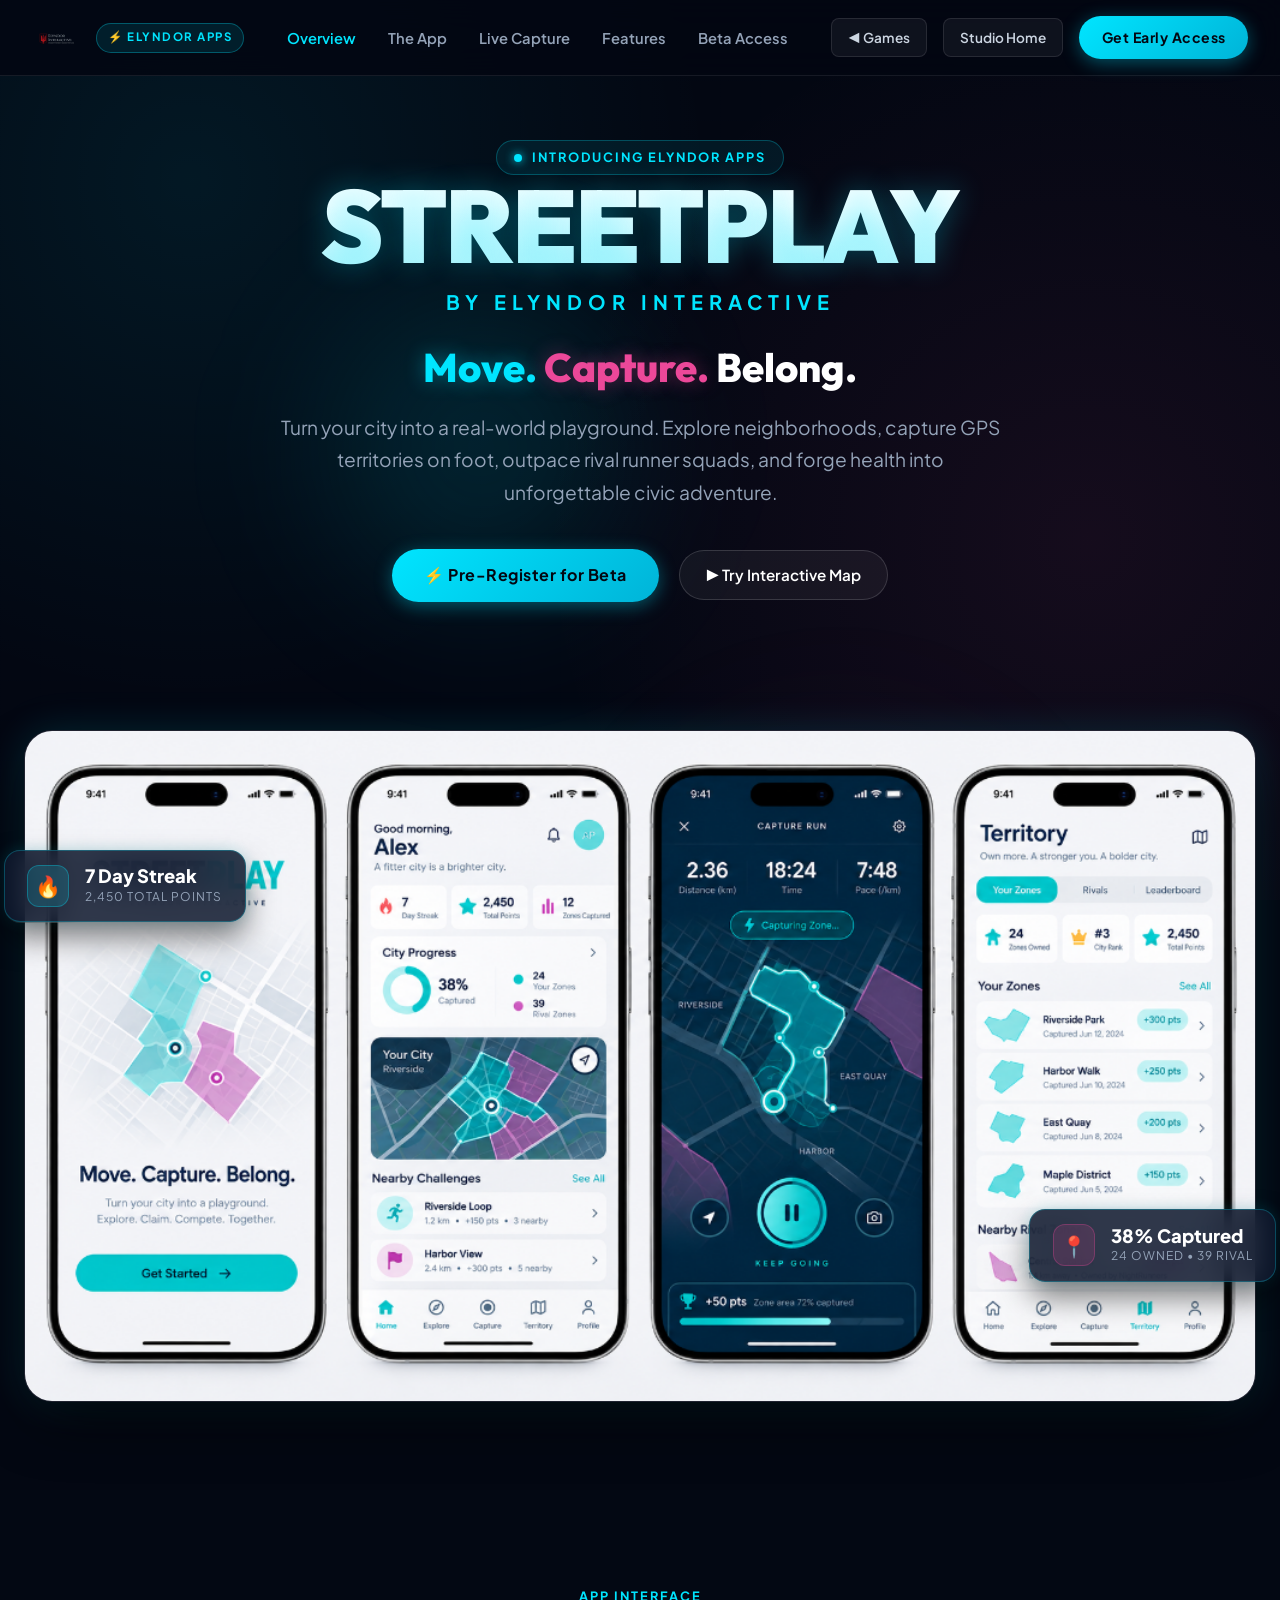
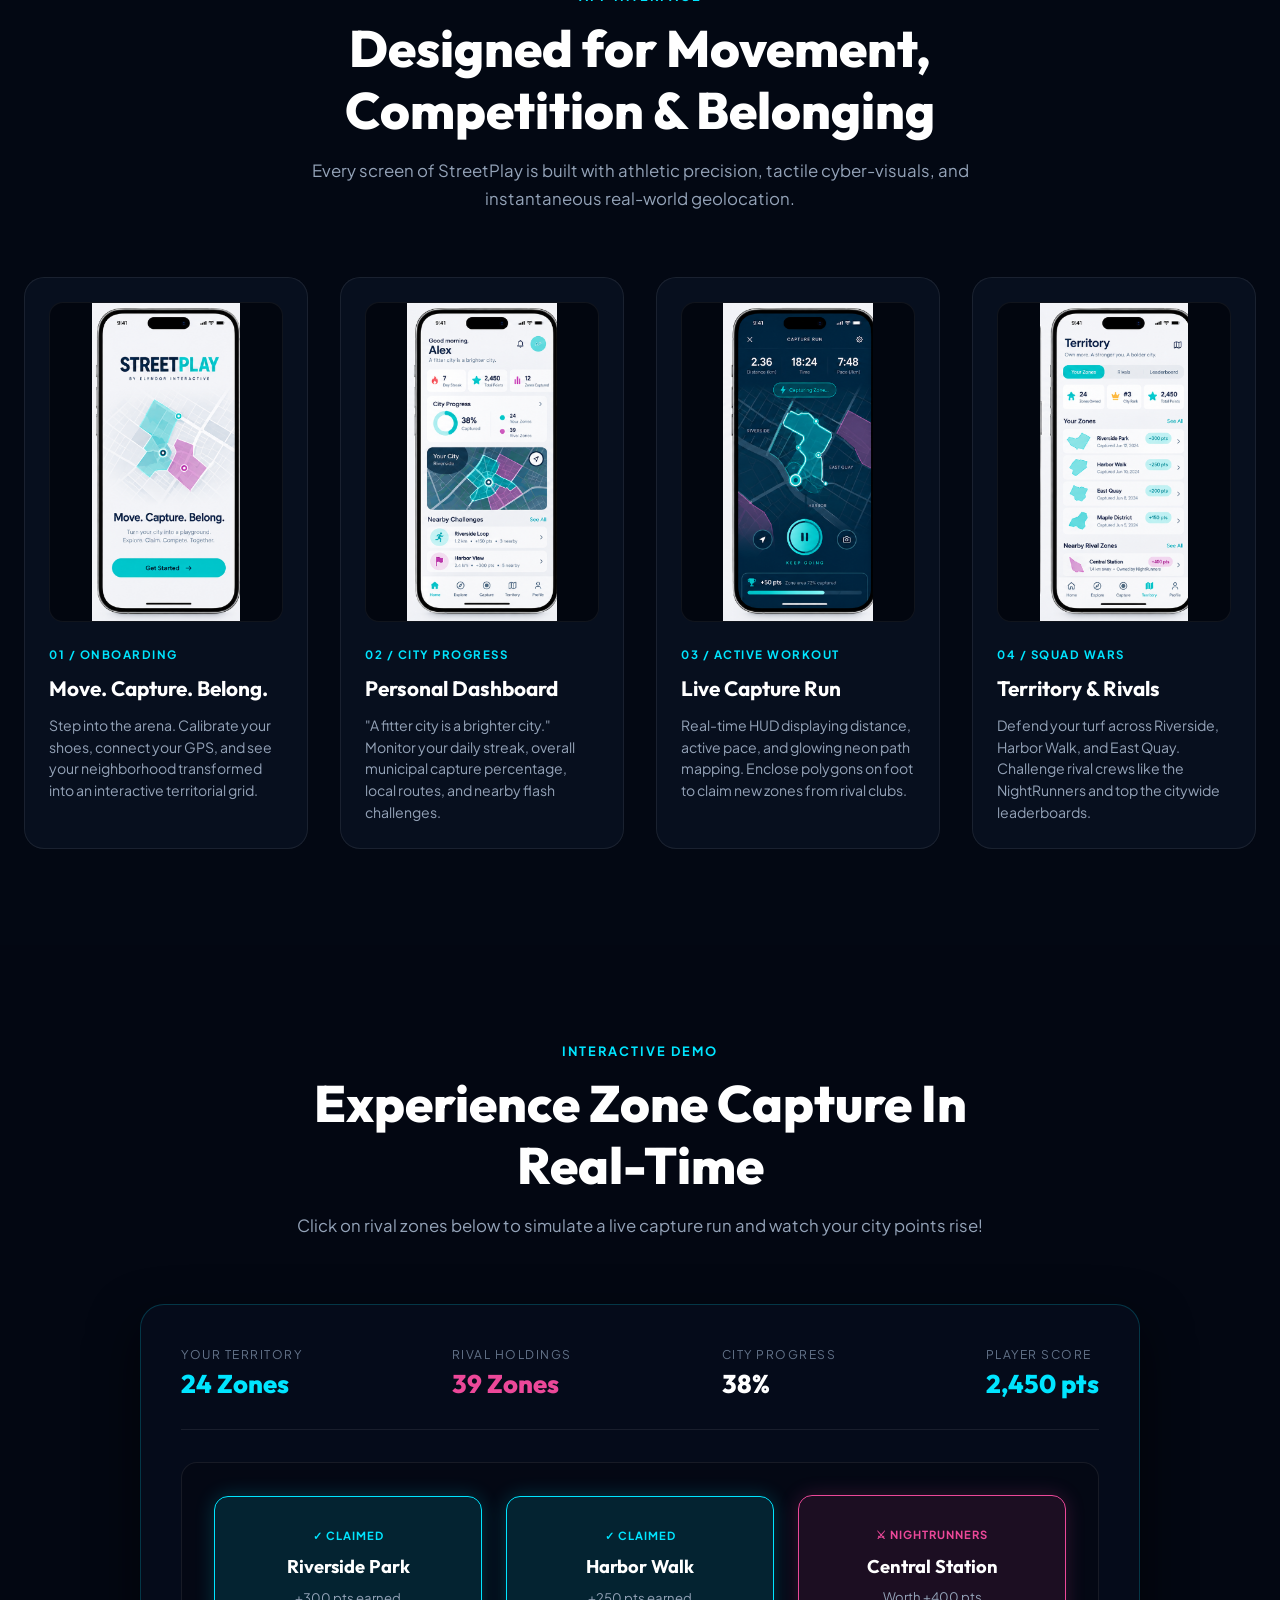
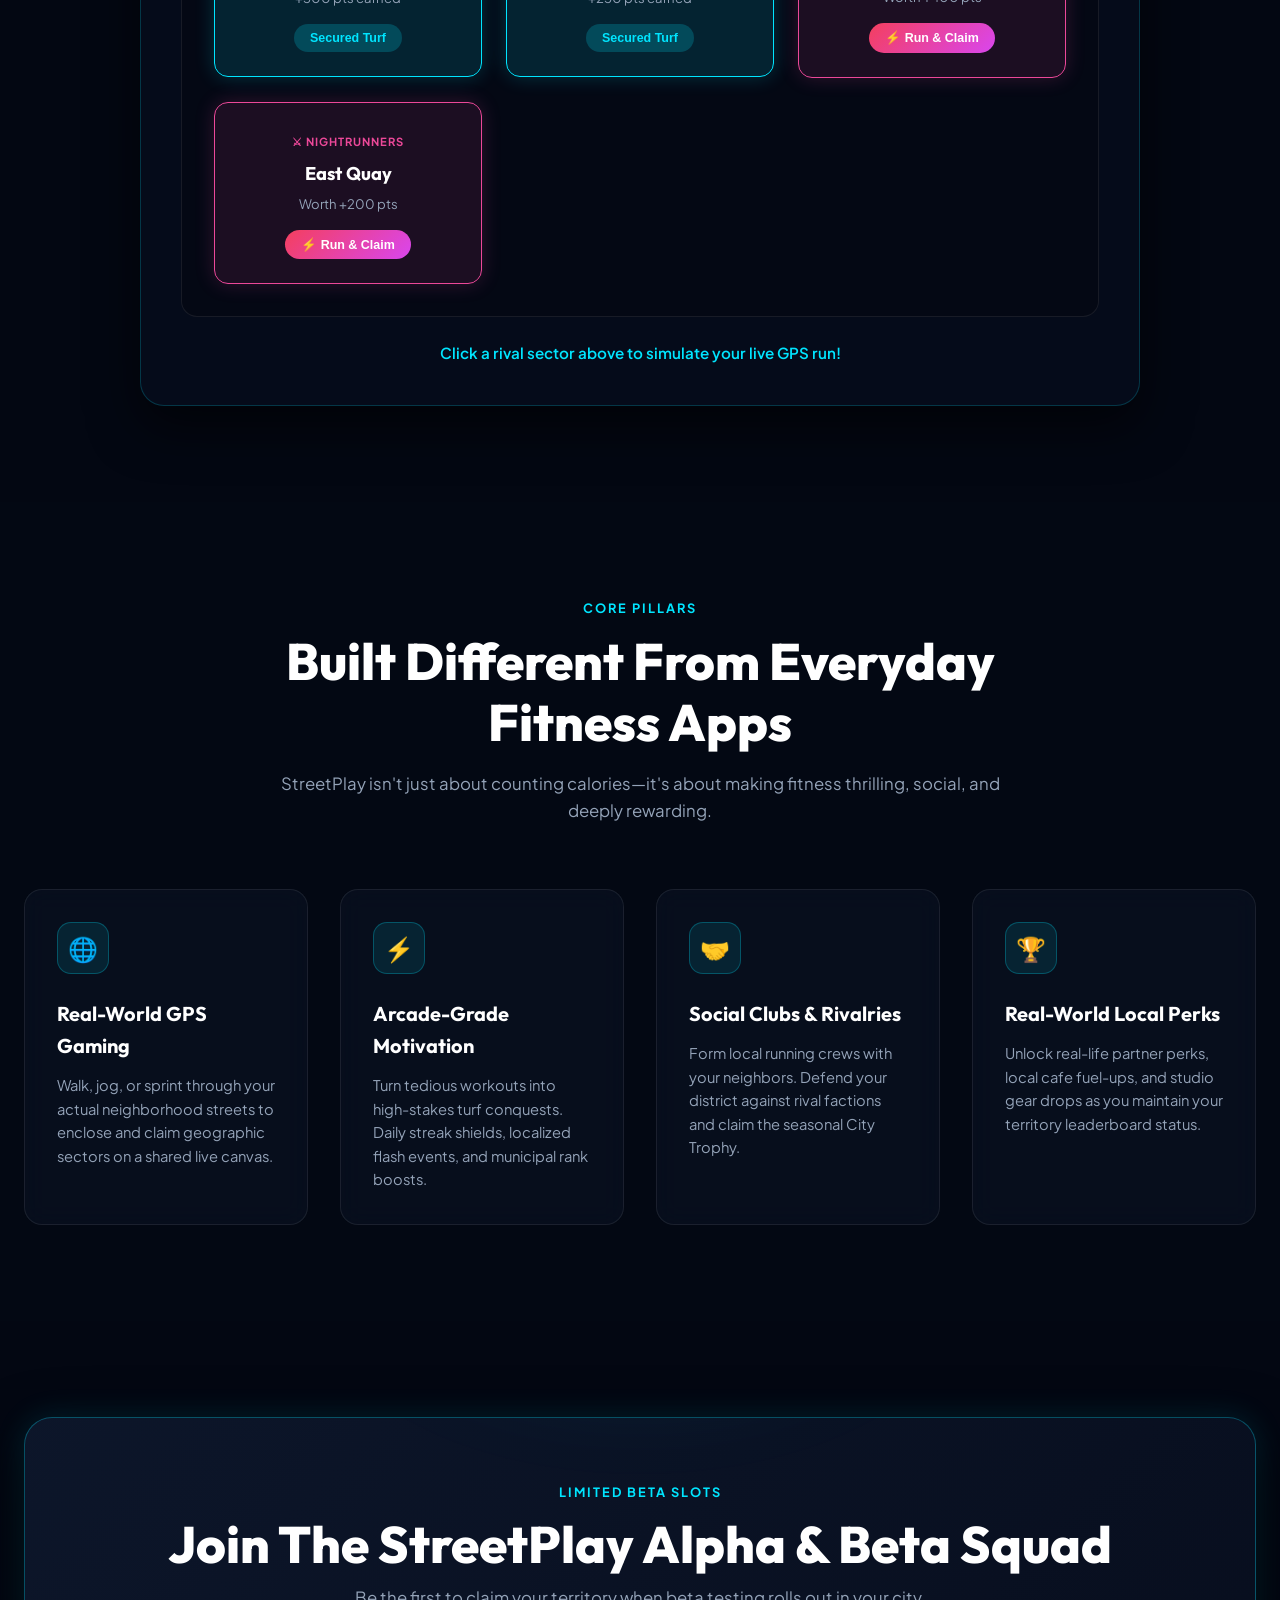
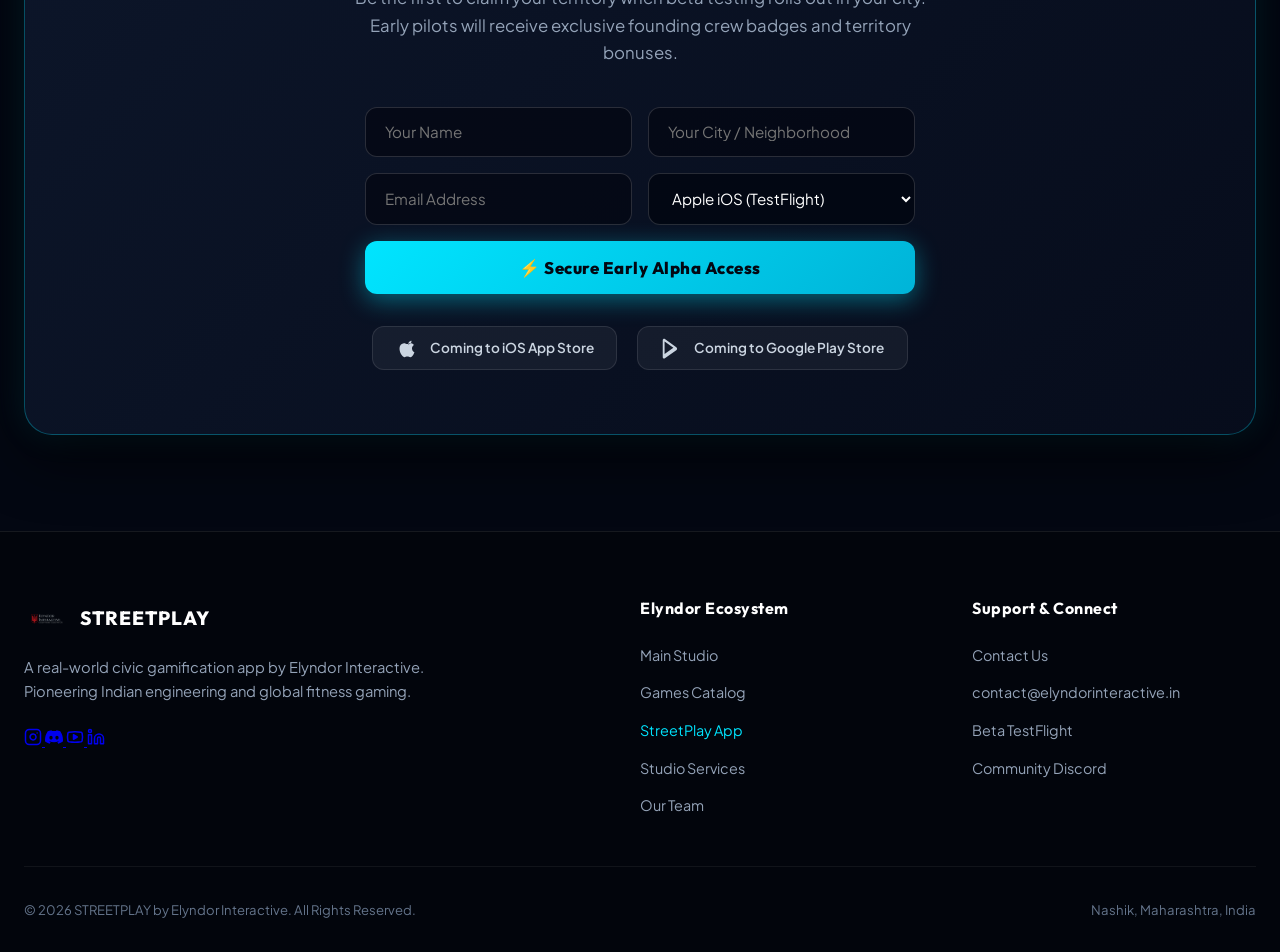
==== apps.html @ 5f1a98b2 "Add Apps section and dedicated STREETPLAY app showcase with cyber-athletic visual identity" ====
<!DOCTYPE html>
<html lang="en">

<head>
    <meta charset="UTF-8">
    <meta name="viewport" content="width=device-width, initial-scale=1.0">
    <title>STREETPLAY | By Elyndor Interactive - Move. Capture. Belong.</title>
    <meta name="description"
        content="Turn your city into a playground with STREETPLAY by Elyndor Interactive. Explore real-world streets, capture GPS territories, compete with runner clubs, and level up your fitness.">
    <link rel="canonical" href="https://elyndorinteractive.in/apps.html">
    <link rel="icon" type="image/x-icon" href="favicon.ico">

    <!-- Open Graph -->
    <meta property="og:type" content="website">
    <meta property="og:url" content="https://elyndorinteractive.in/apps.html">
    <meta property="og:title" content="STREETPLAY | By Elyndor Interactive">
    <meta property="og:description"
        content="Turn your city into a playground. Explore, claim GPS territories, compete, and belong.">
    <meta property="og:image" content="https://elyndorinteractive.in/assets/streetplay_mockup.png">

    <!-- Twitter -->
    <meta property="twitter:card" content="summary_large_image">
    <meta property="twitter:url" content="https://elyndorinteractive.in/apps.html">
    <meta property="twitter:title" content="STREETPLAY | By Elyndor Interactive">
    <meta property="twitter:description"
        content="Turn your city into a playground. Explore, claim GPS territories, compete, and belong.">
    <meta property="twitter:image" content="https://elyndorinteractive.in/assets/streetplay_mockup.png">

    <!-- Dedicated Stylesheet for Apps Visual Identity -->
    <link rel="stylesheet" href="apps.css">
</head>

<body class="apps-body">

    <!-- App-Specific Header Navigation -->
    <header class="apps-header">
        <nav class="apps-nav-container">
            <a href="apps.html" class="apps-brand">
                <img src="assets/logo.png" alt="Elyndor Interactive" class="apps-brand-logo">
                <span class="apps-brand-badge">⚡ Elyndor Apps</span>
            </a>

            <ul class="apps-nav-links">
                <li><a href="#overview" class="active">Overview</a></li>
                <li><a href="#screens">The App</a></li>
                <li><a href="#simulator">Live Capture</a></li>
                <li><a href="#features">Features</a></li>
                <li><a href="#preregister">Beta Access</a></li>
            </ul>

            <div class="apps-nav-actions">
                <a href="games.html" class="btn-studio-back">◀ Games</a>
                <a href="index.html" class="btn-studio-back">Studio Home</a>
                <a href="#preregister" class="btn-cta-cyan">Get Early Access</a>
            </div>
        </nav>
    </header>

    <main>
        <!-- Hero Section -->
        <section id="overview" class="apps-hero">
            <div class="apps-hero-bg-fx">
                <div class="hero-glow-cyan"></div>
                <div class="hero-glow-magenta"></div>
            </div>

            <div class="apps-container">
                <div class="hero-layout">
                    
                    <div class="hero-title-group">
                        <div class="hero-eyebrow">
                            <span class="pulse-dot"></span>
                            Introducing Elyndor Apps
                        </div>

                        <h1 class="hero-app-title">STREETPLAY</h1>
                        <span class="hero-app-byline">By Elyndor Interactive</span>

                        <h2 class="hero-tagline">
                            <span class="cyan-glow">Move.</span> 
                            <span class="magenta-glow">Capture.</span> 
                            <span>Belong.</span>
                        </h2>

                        <p class="hero-description">
                            Turn your city into a real-world playground. Explore neighborhoods, capture GPS territories on foot, outpace rival runner squads, and forge health into unforgettable civic adventure.
                        </p>

                        <div class="hero-cta-group">
                            <a href="#preregister" class="btn-cta-cyan" style="font-size: 1rem; padding: 0.85rem 2rem;">
                                ⚡ Pre-Register for Beta
                            </a>
                            <a href="#simulator" class="btn-cta-secondary">
                                ▶ Try Interactive Map
                            </a>
                        </div>
                    </div>

                    <!-- Device Mockup Showcase -->
                    <div class="mockup-showcase-wrapper">
                        <div class="mockup-ambient-glow"></div>

                        <!-- Floating Live Stats Badge Left -->
                        <div class="hero-floating-badge badge-left">
                            <div class="badge-icon badge-cyan">🔥</div>
                            <div class="badge-content" style="text-align: left;">
                                <h4>7 Day Streak</h4>
                                <p>2,450 Total Points</p>
                            </div>
                        </div>

                        <!-- Floating Live Stats Badge Right -->
                        <div class="hero-floating-badge badge-right">
                            <div class="badge-icon badge-magenta">📍</div>
                            <div class="badge-content" style="text-align: left;">
                                <h4>38% Captured</h4>
                                <p>24 Owned • 39 Rival</p>
                            </div>
                        </div>

                        <div class="mockup-img-container">
                            <img src="assets/streetplay_mockup.png" 
                                 alt="STREETPLAY App - 4 Screens Mockup: Onboarding, Dashboard, Capture Run, and Territory Wars" 
                                 class="mockup-banner-img">
                        </div>
                    </div>

                </div>
            </div>
        </section>

        <!-- Screens Exploration Section -->
        <section id="screens" class="sp-section" style="background: rgba(4, 9, 20, 0.6);">
            <div class="apps-container">
                <div class="section-header-center">
                    <span class="section-eyebrow">App Interface</span>
                    <h2 class="section-title">Designed for Movement, Competition & Belonging</h2>
                    <p class="section-subtitle">
                        Every screen of StreetPlay is built with athletic precision, tactile cyber-visuals, and instantaneous real-world geolocation.
                    </p>
                </div>

                <div class="screens-grid">
                    <!-- Screen 1 -->
                    <div class="screen-card">
                        <div class="screen-img-wrapper">
                            <img src="assets/streetplay_screen1.png" alt="StreetPlay Onboarding Screen" class="screen-thumb-img">
                        </div>
                        <span class="screen-tag">01 / Onboarding</span>
                        <h3 class="screen-title">Move. Capture. Belong.</h3>
                        <p class="screen-desc">
                            Step into the arena. Calibrate your shoes, connect your GPS, and see your neighborhood transformed into an interactive territorial grid.
                        </p>
                    </div>

                    <!-- Screen 2 -->
                    <div class="screen-card">
                        <div class="screen-img-wrapper">
                            <img src="assets/streetplay_screen2.png" alt="StreetPlay Dashboard Screen" class="screen-thumb-img">
                        </div>
                        <span class="screen-tag">02 / City Progress</span>
                        <h3 class="screen-title">Personal Dashboard</h3>
                        <p class="screen-desc">
                            "A fitter city is a brighter city." Monitor your daily streak, overall municipal capture percentage, local routes, and nearby flash challenges.
                        </p>
                    </div>

                    <!-- Screen 3 -->
                    <div class="screen-card">
                        <div class="screen-img-wrapper">
                            <img src="assets/streetplay_screen3.png" alt="StreetPlay Capture Run Dark Mode" class="screen-thumb-img">
                        </div>
                        <span class="screen-tag">03 / Active Workout</span>
                        <h3 class="screen-title">Live Capture Run</h3>
                        <p class="screen-desc">
                            Real-time HUD displaying distance, active pace, and glowing neon path mapping. Enclose polygons on foot to claim new zones from rival clubs.
                        </p>
                    </div>

                    <!-- Screen 4 -->
                    <div class="screen-card">
                        <div class="screen-img-wrapper">
                            <img src="assets/streetplay_screen4.png" alt="StreetPlay Territory Wars Screen" class="screen-thumb-img">
                        </div>
                        <span class="screen-tag">04 / Squad Wars</span>
                        <h3 class="screen-title">Territory & Rivals</h3>
                        <p class="screen-desc">
                            Defend your turf across Riverside, Harbor Walk, and East Quay. Challenge rival crews like the NightRunners and top the citywide leaderboards.
                        </p>
                    </div>
                </div>
            </div>
        </section>

        <!-- Interactive Territory Simulator Widget -->
        <section id="simulator" class="sp-section">
            <div class="apps-container">
                <div class="section-header-center">
                    <span class="section-eyebrow">Interactive Demo</span>
                    <h2 class="section-title">Experience Zone Capture In Real-Time</h2>
                    <p class="section-subtitle">
                        Click on rival zones below to simulate a live capture run and watch your city points rise!
                    </p>
                </div>

                <div class="territory-demo-card">
                    <div class="territory-hud">
                        <div class="hud-stat-item">
                            <span class="hud-stat-label">Your Territory</span>
                            <span class="hud-stat-val cyan" id="ownedZonesCount">24 Zones</span>
                        </div>
                        <div class="hud-stat-item">
                            <span class="hud-stat-label">Rival Holdings</span>
                            <span class="hud-stat-val magenta" id="rivalZonesCount">39 Zones</span>
                        </div>
                        <div class="hud-stat-item">
                            <span class="hud-stat-label">City Progress</span>
                            <span class="hud-stat-val" id="progressPercent">38%</span>
                        </div>
                        <div class="hud-stat-item">
                            <span class="hud-stat-label">Player Score</span>
                            <span class="hud-stat-val cyan" id="playerScore">2,450 pts</span>
                        </div>
                    </div>

                    <div class="interactive-map-canvas">
                        <!-- Zone 1 (Already Owned) -->
                        <div class="map-zone-tile owned">
                            <span class="zone-badge-status">✓ Claimed</span>
                            <h4 class="zone-name">Riverside Park</h4>
                            <p class="zone-points">+300 pts earned</p>
                            <button class="zone-action-btn" disabled>Secured Turf</button>
                        </div>

                        <!-- Zone 2 (Already Owned) -->
                        <div class="map-zone-tile owned">
                            <span class="zone-badge-status">✓ Claimed</span>
                            <h4 class="zone-name">Harbor Walk</h4>
                            <p class="zone-points">+250 pts earned</p>
                            <button class="zone-action-btn" disabled>Secured Turf</button>
                        </div>

                        <!-- Zone 3 (Rival Zone - Clickable) -->
                        <div class="map-zone-tile rival" id="zoneCentralStation" onclick="captureZone('zoneCentralStation', 'Central Station', 400)">
                            <span class="zone-badge-status">⚔ NightRunners</span>
                            <h4 class="zone-name">Central Station</h4>
                            <p class="zone-points">Worth +400 pts</p>
                            <button class="zone-action-btn">⚡ Run & Claim</button>
                        </div>

                        <!-- Zone 4 (Rival Zone - Clickable) -->
                        <div class="map-zone-tile rival" id="zoneEastQuay" onclick="captureZone('zoneEastQuay', 'East Quay', 200)">
                            <span class="zone-badge-status">⚔ NightRunners</span>
                            <h4 class="zone-name">East Quay</h4>
                            <p class="zone-points">Worth +200 pts</p>
                            <button class="zone-action-btn">⚡ Run & Claim</button>
                        </div>
                    </div>

                    <div style="text-align: center; margin-top: 1.5rem;">
                        <p id="captureFeedback" style="color: var(--sp-cyan); font-weight: 600; font-size: 0.95rem; min-height: 24px;">
                            Click a rival sector above to simulate your live GPS run!
                        </p>
                    </div>
                </div>
            </div>
        </section>

        <!-- Feature Pillars -->
        <section id="features" class="sp-section" style="background: rgba(4, 9, 20, 0.7);">
            <div class="apps-container">
                <div class="section-header-center">
                    <span class="section-eyebrow">Core Pillars</span>
                    <h2 class="section-title">Built Different From Everyday Fitness Apps</h2>
                    <p class="section-subtitle">
                        StreetPlay isn't just about counting calories—it's about making fitness thrilling, social, and deeply rewarding.
                    </p>
                </div>

                <div class="pillars-grid">
                    <div class="pillar-card">
                        <div class="pillar-icon">🌐</div>
                        <h3 class="pillar-title">Real-World GPS Gaming</h3>
                        <p class="pillar-desc">
                            Walk, jog, or sprint through your actual neighborhood streets to enclose and claim geographic sectors on a shared live canvas.
                        </p>
                    </div>

                    <div class="pillar-card">
                        <div class="pillar-icon">⚡</div>
                        <h3 class="pillar-title">Arcade-Grade Motivation</h3>
                        <p class="pillar-desc">
                            Turn tedious workouts into high-stakes turf conquests. Daily streak shields, localized flash events, and municipal rank boosts.
                        </p>
                    </div>

                    <div class="pillar-card">
                        <div class="pillar-icon">🤝</div>
                        <h3 class="pillar-title">Social Clubs & Rivalries</h3>
                        <p class="pillar-desc">
                            Form local running crews with your neighbors. Defend your district against rival factions and claim the seasonal City Trophy.
                        </p>
                    </div>

                    <div class="pillar-card">
                        <div class="pillar-icon">🏆</div>
                        <h3 class="pillar-title">Real-World Local Perks</h3>
                        <p class="pillar-desc">
                            Unlock real-life partner perks, local cafe fuel-ups, and studio gear drops as you maintain your territory leaderboard status.
                        </p>
                    </div>
                </div>
            </div>
        </section>

        <!-- Pre-Register Section -->
        <section id="preregister" class="sp-section">
            <div class="apps-container">
                <div class="beta-card">
                    <span class="section-eyebrow">Limited Beta Slots</span>
                    <h2 class="section-title" style="margin-bottom: 0.5rem;">Join The StreetPlay Alpha & Beta Squad</h2>
                    <p class="section-subtitle" style="max-width: 600px; margin: 0 auto;">
                        Be the first to claim your territory when beta testing rolls out in your city. Early pilots will receive exclusive founding crew badges and territory bonuses.
                    </p>

                    <form class="beta-form" id="betaForm" onsubmit="handleBetaSubmit(event)">
                        <div class="form-row">
                            <input type="text" class="sp-input" placeholder="Your Name" required id="betaName">
                            <input type="text" class="sp-input" placeholder="Your City / Neighborhood" required id="betaCity">
                        </div>
                        <div class="form-row">
                            <input type="email" class="sp-input" placeholder="Email Address" required id="betaEmail">
                            <select class="sp-select" id="betaPlatform">
                                <option value="ios">Apple iOS (TestFlight)</option>
                                <option value="android">Android (Google Play Beta)</option>
                                <option value="both">Both Platforms</option>
                            </select>
                        </div>
                        <button type="submit" class="btn-submit-beta">⚡ Secure Early Alpha Access</button>
                    </form>

                    <div id="betaSuccessMsg" style="display: none; margin-top: 2rem; padding: 1.5rem; background: rgba(0, 229, 255, 0.1); border: 1px solid var(--sp-cyan); border-radius: 12px; color: #fff;">
                        <h3 style="color: var(--sp-cyan); margin-bottom: 0.5rem;">🎉 You're on the priority waitlist!</h3>
                        <p style="color: var(--sp-text-muted); font-size: 0.92rem;">
                            We've reserved your founding crew slot. We'll send your TestFlight / Google Play invitation as soon as alpha waves deploy in your city.
                        </p>
                    </div>

                    <div class="store-badges-group">
                        <div class="store-badge">
                            <svg viewBox="0 0 24 24"><path d="M18.71 19.5c-.83 1.24-1.71 2.45-3.05 2.47-1.34.03-1.77-.79-3.29-.79-1.53 0-2 .77-3.27.82-1.31.05-2.3-1.32-3.14-2.53C4.25 17 2.94 12.45 4.7 9.39c.87-1.52 2.43-2.48 4.12-2.51 1.28-.02 2.5.87 3.29.87.78 0 2.26-1.07 3.81-.91.65.03 2.47.26 3.64 1.98-.09.06-2.17 1.28-2.15 3.81.03 3.02 2.65 4.03 2.68 4.04-.03.07-.42 1.44-1.38 2.83M15.97 6.86c.62-.75 1.04-1.8 0.92-2.86-.9.04-1.99.6-2.64 1.35-.57.65-1.06 1.72-0.93 2.76 1.01.08 2.03-.5 2.65-1.25z"/></svg>
                            <span>Coming to iOS App Store</span>
                        </div>
                        <div class="store-badge">
                            <svg viewBox="0 0 24 24"><path d="M3 20.5v-17c0-.83.67-1.5 1.5-1.5.31 0 .6.1.84.27l12.44 8.78c.55.39.88 1.01.88 1.68s-.33 1.29-.88 1.68L5.34 23.23c-.24.17-.53.27-.84.27-.83 0-1.5-.67-1.5-1.5zm11.59-8.73L5 4.96v13.62l9.59-6.81z"/></svg>
                            <span>Coming to Google Play Store</span>
                        </div>
                    </div>
                </div>
            </div>
        </section>
    </main>

    <!-- Dedicated Apps Footer -->
    <footer class="apps-footer">
        <div class="apps-footer-content">
            <div class="apps-footer-brand">
                <a href="apps.html" style="text-decoration: none; display: flex; align-items: center; gap: 0.75rem;">
                    <img src="assets/logo.png" alt="Elyndor Interactive" style="height: 44px; width: auto;">
                    <span style="font-family: var(--font-sp-heading); font-weight: 800; color: #fff; font-size: 1.2rem; letter-spacing: 1px;">STREETPLAY</span>
                </a>
                <p>
                    A real-world civic gamification app by Elyndor Interactive. Pioneering Indian engineering and global fitness gaming.
                </p>
                <div class="footer-socials" style="margin-top: 1.5rem;">
                    <a href="https://www.instagram.com/elyndor.interactive/" target="_blank" rel="noopener noreferrer" aria-label="Instagram" title="Instagram">
                        <svg width="18" height="18" viewBox="0 0 24 24" fill="none" stroke="currentColor" stroke-width="2" stroke-linecap="round" stroke-linejoin="round"><rect width="20" height="20" x="2" y="2" rx="5" ry="5"/><path d="M16 11.37A4 4 0 1 1 12.63 8 4 4 0 0 1 16 11.37z"/><line x1="17.5" x2="17.51" y1="6.5" y2="6.5"/></svg>
                    </a>
                    <a href="https://discord.gg/AzW2C9gC" target="_blank" rel="noopener noreferrer" aria-label="Discord" title="Discord">
                        <svg width="18" height="18" viewBox="0 0 24 24" fill="currentColor"><path d="M20.317 4.37a19.791 19.791 0 0 0-4.885-1.515.074.074 0 0 0-.079.037c-.21.375-.444.864-.608 1.25a18.27 18.27 0 0 0-5.487 0 12.64 12.64 0 0 0-.617-1.25.077.077 0 0 0-.079-.037A19.736 19.736 0 0 0 3.677 4.37a.07.07 0 0 0-.032.027C.533 9.046-.32 13.58.099 18.057a.082.082 0 0 0 .031.057 19.9 19.9 0 0 0 5.993 3.03.078.078 0 0 0 .084-.028c.462-.63.874-1.295 1.226-1.994.021-.041.001-.09-.041-.106a13.107 13.107 0 0 1-1.872-.892.077.077 0 0 1-.008-.128 10.2 10.2 0 0 0 .372-.292.074.074 0 0 1 .077-.01c3.929 1.793 8.18 1.793 12.061 0a.074.074 0 0 1 .078.01c.12.098.246.198.373.292a.077.077 0 0 1-.006.127 12.299 12.299 0 0 1-1.873.893.077.077 0 0 0-.041.107c.36.698.772 1.362 1.225 1.993a.076.076 0 0 0 .084.028 19.839 19.839 0 0 0 6.002-3.03.077.077 0 0 0 .032-.054c.5-5.177-.838-9.674-3.549-13.66a.061.061 0 0 0-.031-.028zM8.02 15.33c-1.183 0-2.157-1.085-2.157-2.419 0-1.333.956-2.419 2.157-2.419 1.21 0 2.176 1.096 2.157 2.42 0 1.333-.956 2.418-2.157 2.418zm7.975 0c-1.183 0-2.157-1.085-2.157-2.419 0-1.333.955-2.419 2.157-2.419 1.21 0 2.176 1.096 2.157 2.42 0 1.333-.946 2.418-2.157 2.418z"/></svg>
                    </a>
                    <a href="https://www.youtube.com/@ElyndorInteractive" target="_blank" rel="noopener noreferrer" aria-label="YouTube" title="YouTube">
                        <svg width="18" height="18" viewBox="0 0 24 24" fill="none" stroke="currentColor" stroke-width="2" stroke-linecap="round" stroke-linejoin="round"><path d="M2.5 17a24.12 24.12 0 0 1 0-10 2 2 0 0 1 1.4-1.4 49.56 49.56 0 0 1 16.2 0A2 2 0 0 1 21.5 7a24.12 24.12 0 0 1 0 10 2 2 0 0 1-1.4 1.4 49.55 49.55 0 0 1-16.2 0A2 2 0 0 1 2.5 17"/><polygon points="10 15 15 12 10 9 10 15" fill="currentColor"/></svg>
                    </a>
                    <a href="https://www.linkedin.com/company/elyndor-interactive/" target="_blank" rel="noopener noreferrer" aria-label="LinkedIn" title="LinkedIn">
                        <svg width="18" height="18" viewBox="0 0 24 24" fill="none" stroke="currentColor" stroke-width="2" stroke-linecap="round" stroke-linejoin="round"><path d="M16 8a6 6 0 0 1 6 6v7h-4v-7a2 2 0 0 0-2-2 2 2 0 0 0-2 2v7h-4v-7a6 6 0 0 1 6-6z"/><rect width="4" height="12" x="2" y="9"/><circle cx="4" cy="4" r="2"/></svg>
                    </a>
                </div>
            </div>

            <div class="apps-footer-col">
                <h4>Elyndor Ecosystem</h4>
                <ul>
                    <li><a href="index.html">Main Studio</a></li>
                    <li><a href="games.html">Games Catalog</a></li>
                    <li><a href="apps.html" style="color: var(--sp-cyan);">StreetPlay App</a></li>
                    <li><a href="services.html">Studio Services</a></li>
                    <li><a href="team.html">Our Team</a></li>
                </ul>
            </div>

            <div class="apps-footer-col">
                <h4>Support & Connect</h4>
                <ul>
                    <li><a href="contact.html">Contact Us</a></li>
                    <li><a href="mailto:contact@elyndorinteractive.in">contact@elyndorinteractive.in</a></li>
                    <li><a href="#preregister">Beta TestFlight</a></li>
                    <li><a href="https://discord.gg/AzW2C9gC" target="_blank" rel="noopener noreferrer">Community Discord</a></li>
                </ul>
            </div>
        </div>

        <div class="apps-footer-bottom">
            <p>&copy; 2026 STREETPLAY by Elyndor Interactive. All Rights Reserved.</p>
            <p>Nashik, Maharashtra, India</p>
        </div>
    </footer>

    <!-- Interactive Script for StreetPlay Map Demo -->
    <script>
        let ownedCount = 24;
        let rivalCount = 39;
        let score = 2450;
        let capturedPercent = 38;

        function captureZone(zoneId, zoneName, pts) {
            const tile = document.getElementById(zoneId);
            if (!tile || tile.classList.contains('owned')) return;

            // Trigger animation
            tile.classList.remove('rival');
            tile.classList.add('owned');
            
            // Update stats
            ownedCount += 1;
            rivalCount -= 1;
            score += pts;
            capturedPercent = Math.min(100, Math.round((ownedCount / (ownedCount + rivalCount)) * 100));

            // Update UI
            document.getElementById('ownedZonesCount').textContent = ownedCount + ' Zones';
            document.getElementById('rivalZonesCount').textContent = rivalCount + ' Zones';
            document.getElementById('progressPercent').textContent = capturedPercent + '%';
            document.getElementById('playerScore').textContent = score.toLocaleString() + ' pts';

            tile.querySelector('.zone-badge-status').textContent = '✓ Claimed';
            tile.querySelector('.zone-points').textContent = '+' + pts + ' pts earned';
            
            const btn = tile.querySelector('.zone-action-btn');
            btn.textContent = 'Secured Turf';
            btn.disabled = true;

            const feedback = document.getElementById('captureFeedback');
            feedback.style.color = 'var(--sp-cyan)';
            feedback.textContent = '🔥 Boom! You captured ' + zoneName + ' (+' + pts + ' pts)! City progress is now ' + capturedPercent + '%.';
        }

        function handleBetaSubmit(e) {
            e.preventDefault();
            const form = document.getElementById('betaForm');
            const success = document.getElementById('betaSuccessMsg');
            form.style.display = 'none';
            success.style.display = 'block';
        }
    </script>
</body>

</html>
---- apps.css ----
/* ==========================================================================
   STREETPLAY / ELYNDOR APPS - DEDICATED VISUAL IDENTITY STYLESHEET
   Aesthetic: Cyber-Athletic, Dark GPS Tech, Neon Cyan & Magenta Accents
   ========================================================================== */

@import url('https://fonts.googleapis.com/css2?family=Outfit:wght@300;400;500;600;700;800;900&family=Plus+Jakarta+Sans:wght@300;400;500;600;700&display=swap');

:root {
    --sp-bg-base: #030712;
    --sp-bg-dark: #070d1d;
    --sp-bg-card: rgba(13, 23, 44, 0.75);
    --sp-border-subtle: rgba(0, 229, 255, 0.15);
    --sp-border-bright: rgba(0, 229, 255, 0.4);
    
    /* Brand Colors matching demo mockup */
    --sp-cyan: #00e5ff;
    --sp-teal: #00c2cb;
    --sp-teal-gradient: linear-gradient(135deg, #00e5ff 0%, #00b4d8 100%);
    --sp-magenta: #ec4899;
    --sp-magenta-gradient: linear-gradient(135deg, #f43f5e 0%, #d946ef 100%);
    --sp-violet: #8b5cf6;
    
    --sp-text-main: #f8fafc;
    --sp-text-muted: #94a3b8;
    --sp-text-dim: #64748b;
    
    --font-sp-heading: 'Outfit', sans-serif;
    --font-sp-body: 'Plus Jakarta Sans', sans-serif;
    
    --sp-shadow-glow: 0 0 35px rgba(0, 229, 255, 0.25);
    --sp-shadow-magenta: 0 0 35px rgba(236, 72, 153, 0.25);
}

*, *::before, *::after {
    box-sizing: border-box;
    margin: 0;
    padding: 0;
}

body.apps-body {
    background-color: var(--sp-bg-base);
    color: var(--sp-text-main);
    font-family: var(--font-sp-body);
    overflow-x: hidden;
    line-height: 1.6;
    background-image: 
        radial-gradient(circle at 15% 20%, rgba(0, 229, 255, 0.08) 0%, transparent 40%),
        radial-gradient(circle at 85% 60%, rgba(236, 72, 153, 0.08) 0%, transparent 45%),
        linear-gradient(rgba(3, 7, 18, 0.85) 1px, transparent 1px),
        linear-gradient(90deg, rgba(3, 7, 18, 0.85) 1px, transparent 1px);
    background-size: 100% 100%, 100% 100%, 40px 40px, 40px 40px;
    background-attachment: fixed;
}

/* Scrollbar */
::-webkit-scrollbar {
    width: 8px;
}
::-webkit-scrollbar-track {
    background: #030712;
}
::-webkit-scrollbar-thumb {
    background: #1e293b;
    border-radius: 4px;
}
::-webkit-scrollbar-thumb:hover {
    background: var(--sp-teal);
}

/* Header & Navigation */
.apps-header {
    position: fixed;
    top: 0;
    left: 0;
    right: 0;
    z-index: 100;
    background: rgba(3, 7, 18, 0.85);
    backdrop-filter: blur(16px);
    -webkit-backdrop-filter: blur(16px);
    border-bottom: 1px solid rgba(255, 255, 255, 0.08);
    padding: 0.85rem 2rem;
    transition: all 0.3s ease;
}

.apps-nav-container {
    max-width: 1300px;
    margin: 0 auto;
    display: flex;
    align-items: center;
    justify-content: space-between;
}

.apps-brand {
    display: flex;
    align-items: center;
    gap: 1rem;
    text-decoration: none;
}

.apps-brand-logo {
    height: 48px;
    width: auto;
}

.apps-brand-badge {
    display: inline-flex;
    align-items: center;
    gap: 0.4rem;
    background: rgba(0, 229, 255, 0.1);
    border: 1px solid rgba(0, 229, 255, 0.3);
    color: var(--sp-cyan);
    font-size: 0.72rem;
    font-weight: 700;
    letter-spacing: 1.5px;
    text-transform: uppercase;
    padding: 0.3rem 0.7rem;
    border-radius: 9999px;
}

.apps-nav-links {
    display: flex;
    align-items: center;
    gap: 2rem;
    list-style: none;
}

.apps-nav-links a {
    color: var(--sp-text-muted);
    text-decoration: none;
    font-size: 0.92rem;
    font-weight: 600;
    transition: all 0.2s ease;
}

.apps-nav-links a:hover,
.apps-nav-links a.active {
    color: var(--sp-cyan);
}

.apps-nav-actions {
    display: flex;
    align-items: center;
    gap: 1rem;
}

.btn-studio-back {
    display: inline-flex;
    align-items: center;
    gap: 0.5rem;
    color: #cbd5e1;
    text-decoration: none;
    font-size: 0.85rem;
    font-weight: 600;
    padding: 0.5rem 1rem;
    border-radius: 8px;
    background: rgba(255, 255, 255, 0.05);
    border: 1px solid rgba(255, 255, 255, 0.1);
    transition: all 0.25s ease;
}

.btn-studio-back:hover {
    background: rgba(255, 255, 255, 0.12);
    color: #fff;
    border-color: rgba(255, 255, 255, 0.25);
}

.btn-cta-cyan {
    display: inline-flex;
    align-items: center;
    gap: 0.5rem;
    background: var(--sp-teal-gradient);
    color: #030712;
    text-decoration: none;
    font-size: 0.88rem;
    font-weight: 700;
    padding: 0.65rem 1.4rem;
    border-radius: 9999px;
    letter-spacing: 0.5px;
    box-shadow: 0 4px 18px rgba(0, 229, 255, 0.35);
    transition: all 0.3s cubic-bezier(0.4, 0, 0.2, 1);
    border: none;
    cursor: pointer;
}

.btn-cta-cyan:hover {
    transform: translateY(-2px);
    box-shadow: 0 6px 24px rgba(0, 229, 255, 0.55);
    filter: brightness(1.08);
}

/* Hero Section */
.apps-hero {
    min-height: 100vh;
    padding: 140px 1.5rem 4rem;
    position: relative;
    display: flex;
    align-items: center;
    justify-content: center;
    overflow: hidden;
}

.apps-hero-bg-fx {
    position: absolute;
    inset: 0;
    pointer-events: none;
    z-index: 1;
}

.hero-glow-cyan {
    position: absolute;
    top: 15%;
    left: 20%;
    width: 450px;
    height: 450px;
    border-radius: 50%;
    background: radial-gradient(circle, rgba(0, 229, 255, 0.15) 0%, transparent 70%);
    filter: blur(60px);
}

.hero-glow-magenta {
    position: absolute;
    bottom: 20%;
    right: 15%;
    width: 500px;
    height: 500px;
    border-radius: 50%;
    background: radial-gradient(circle, rgba(236, 72, 153, 0.12) 0%, transparent 70%);
    filter: blur(70px);
}

.apps-container {
    max-width: 1300px;
    margin: 0 auto;
    width: 100%;
    position: relative;
    z-index: 2;
}

.hero-layout {
    display: flex;
    flex-direction: column;
    align-items: center;
    text-align: center;
    gap: 3rem;
}

.hero-eyebrow {
    display: inline-flex;
    align-items: center;
    gap: 0.6rem;
    background: rgba(0, 229, 255, 0.08);
    border: 1px solid rgba(0, 229, 255, 0.25);
    padding: 0.4rem 1.1rem;
    border-radius: 9999px;
    font-size: 0.8rem;
    font-weight: 700;
    letter-spacing: 2px;
    color: var(--sp-cyan);
    text-transform: uppercase;
}

.hero-eyebrow span.pulse-dot {
    width: 8px;
    height: 8px;
    border-radius: 50%;
    background: var(--sp-cyan);
    box-shadow: 0 0 10px var(--sp-cyan);
    animation: pulseGlow 1.8s infinite;
}

@keyframes pulseGlow {
    0%, 100% { transform: scale(1); opacity: 1; }
    50% { transform: scale(1.4); opacity: 0.6; }
}

.hero-title-group {
    max-width: 900px;
}

.hero-app-title {
    font-family: var(--font-sp-heading);
    font-size: clamp(3.5rem, 8vw, 6.5rem);
    font-weight: 900;
    letter-spacing: -1.5px;
    line-height: 1;
    margin-bottom: 0.5rem;
    background: linear-gradient(180deg, #ffffff 30%, #a5f3fc 100%);
    -webkit-background-clip: text;
    -webkit-text-fill-color: transparent;
    text-shadow: 0 0 30px rgba(0, 229, 255, 0.3);
}

.hero-app-byline {
    font-size: clamp(0.9rem, 2vw, 1.25rem);
    font-weight: 700;
    letter-spacing: 6px;
    color: var(--sp-cyan);
    text-transform: uppercase;
    margin-bottom: 1.5rem;
    display: block;
}

.hero-tagline {
    font-family: var(--font-sp-heading);
    font-size: clamp(1.6rem, 3.5vw, 2.5rem);
    font-weight: 800;
    color: #fff;
    margin-bottom: 1.2rem;
    line-height: 1.25;
}

.hero-tagline span.cyan-glow {
    color: var(--sp-cyan);
    text-shadow: 0 0 20px rgba(0, 229, 255, 0.4);
}

.hero-tagline span.magenta-glow {
    color: var(--sp-magenta);
    text-shadow: 0 0 20px rgba(236, 72, 153, 0.4);
}

.hero-description {
    font-size: clamp(1rem, 1.5vw, 1.2rem);
    color: var(--sp-text-muted);
    max-width: 720px;
    margin: 0 auto 2.5rem;
    line-height: 1.7;
}

.hero-cta-group {
    display: flex;
    align-items: center;
    justify-content: center;
    gap: 1.25rem;
    flex-wrap: wrap;
    margin-bottom: 3.5rem;
}

.btn-cta-secondary {
    display: inline-flex;
    align-items: center;
    gap: 0.5rem;
    background: rgba(255, 255, 255, 0.05);
    border: 1px solid rgba(255, 255, 255, 0.15);
    color: #fff;
    text-decoration: none;
    font-size: 0.95rem;
    font-weight: 600;
    padding: 0.75rem 1.6rem;
    border-radius: 9999px;
    transition: all 0.3s ease;
}

.btn-cta-secondary:hover {
    background: rgba(255, 255, 255, 0.12);
    border-color: rgba(0, 229, 255, 0.4);
    transform: translateY(-2px);
}

/* Device Mockup Showcase */
.mockup-showcase-wrapper {
    width: 100%;
    position: relative;
    padding: 1.5rem 0;
}

.mockup-ambient-glow {
    position: absolute;
    top: 50%;
    left: 50%;
    transform: translate(-50%, -50%);
    width: 85%;
    height: 70%;
    background: radial-gradient(ellipse at center, rgba(0, 229, 255, 0.22) 0%, rgba(236, 72, 153, 0.12) 50%, transparent 75%);
    filter: blur(50px);
    z-index: 1;
    pointer-events: none;
}

.mockup-img-container {
    position: relative;
    z-index: 2;
    border-radius: 28px;
    overflow: hidden;
    box-shadow: 0 25px 60px -15px rgba(0, 0, 0, 0.8), 0 0 40px rgba(0, 229, 255, 0.15);
    border: 1px solid rgba(255, 255, 255, 0.1);
    background: rgba(7, 13, 29, 0.6);
    backdrop-filter: blur(10px);
}

.mockup-banner-img {
    width: 100%;
    height: auto;
    display: block;
    transition: transform 0.6s cubic-bezier(0.16, 1, 0.3, 1);
}

.mockup-img-container:hover .mockup-banner-img {
    transform: scale(1.015);
}

/* Live Stats Badges Floating around Hero */
.hero-floating-badge {
    position: absolute;
    z-index: 3;
    background: rgba(13, 23, 44, 0.85);
    backdrop-filter: blur(14px);
    border: 1px solid rgba(0, 229, 255, 0.25);
    border-radius: 16px;
    padding: 0.9rem 1.4rem;
    box-shadow: 0 15px 30px rgba(0, 0, 0, 0.5), 0 0 15px rgba(0, 229, 255, 0.15);
    display: flex;
    align-items: center;
    gap: 1rem;
    animation: floatAnim 6s ease-in-out infinite;
}

.badge-left {
    top: 20%;
    left: -20px;
    animation-delay: 0s;
}

.badge-right {
    bottom: 20%;
    right: -20px;
    animation-delay: 3s;
}

@keyframes floatAnim {
    0%, 100% { transform: translateY(0); }
    50% { transform: translateY(-10px); }
}

.badge-icon {
    width: 42px;
    height: 42px;
    border-radius: 12px;
    display: flex;
    align-items: center;
    justify-content: center;
    font-size: 1.3rem;
}

.badge-cyan {
    background: rgba(0, 229, 255, 0.15);
    color: var(--sp-cyan);
    border: 1px solid rgba(0, 229, 255, 0.3);
}

.badge-magenta {
    background: rgba(236, 72, 153, 0.15);
    color: var(--sp-magenta);
    border: 1px solid rgba(236, 72, 153, 0.3);
}

.badge-content h4 {
    font-size: 1.15rem;
    font-weight: 800;
    color: #fff;
    line-height: 1.1;
}

.badge-content p {
    font-size: 0.75rem;
    color: var(--sp-text-muted);
    text-transform: uppercase;
    letter-spacing: 1px;
}

/* Sections General */
.sp-section {
    padding: 6rem 1.5rem;
    position: relative;
    z-index: 2;
}

.section-header-center {
    text-align: center;
    max-width: 760px;
    margin: 0 auto 4rem;
}

.section-eyebrow {
    font-size: 0.8rem;
    font-weight: 700;
    text-transform: uppercase;
    letter-spacing: 2px;
    color: var(--sp-cyan);
    margin-bottom: 0.75rem;
    display: block;
}

.section-title {
    font-family: var(--font-sp-heading);
    font-size: clamp(2rem, 4vw, 3.2rem);
    font-weight: 800;
    color: #fff;
    line-height: 1.2;
    margin-bottom: 1rem;
}

.section-subtitle {
    font-size: 1.05rem;
    color: var(--sp-text-muted);
    line-height: 1.65;
}

/* Screen Features Carousel / Grid */
.screens-grid {
    display: grid;
    grid-template-columns: repeat(auto-fit, minmax(260px, 1fr));
    gap: 2rem;
    margin-top: 2rem;
}

.screen-card {
    background: rgba(10, 19, 36, 0.7);
    backdrop-filter: blur(14px);
    border: 1px solid rgba(255, 255, 255, 0.08);
    border-radius: 20px;
    padding: 1.5rem;
    transition: all 0.35s cubic-bezier(0.16, 1, 0.3, 1);
    display: flex;
    flex-direction: column;
    position: relative;
    overflow: hidden;
}

.screen-card::before {
    content: '';
    position: absolute;
    top: 0;
    left: 0;
    right: 0;
    height: 3px;
    background: var(--sp-teal-gradient);
    opacity: 0;
    transition: opacity 0.3s ease;
}

.screen-card:nth-child(2)::before,
.screen-card:nth-child(3)::before {
    background: linear-gradient(90deg, var(--sp-cyan), var(--sp-magenta));
}

.screen-card:hover {
    transform: translateY(-8px);
    border-color: rgba(0, 229, 255, 0.3);
    box-shadow: 0 16px 36px rgba(0, 0, 0, 0.6), 0 0 25px rgba(0, 229, 255, 0.12);
}

.screen-card:hover::before {
    opacity: 1;
}

.screen-img-wrapper {
    border-radius: 14px;
    overflow: hidden;
    margin-bottom: 1.5rem;
    background: #02060f;
    border: 1px solid rgba(255, 255, 255, 0.06);
    display: flex;
    justify-content: center;
    align-items: center;
    height: 320px;
}

.screen-thumb-img {
    width: 100%;
    height: 100%;
    object-fit: contain;
    transition: transform 0.4s ease;
}

.screen-card:hover .screen-thumb-img {
    transform: scale(1.04);
}

.screen-tag {
    font-size: 0.72rem;
    font-weight: 700;
    letter-spacing: 1.5px;
    text-transform: uppercase;
    color: var(--sp-cyan);
    margin-bottom: 0.5rem;
}

.screen-title {
    font-family: var(--font-sp-heading);
    font-size: 1.3rem;
    font-weight: 700;
    color: #fff;
    margin-bottom: 0.6rem;
}

.screen-desc {
    font-size: 0.88rem;
    color: var(--sp-text-muted);
    line-height: 1.55;
}

/* Interactive Map Territory Claim Mini-Widget */
.territory-demo-card {
    background: rgba(7, 13, 29, 0.8);
    border: 1px solid rgba(0, 229, 255, 0.2);
    border-radius: 24px;
    padding: 2.5rem;
    box-shadow: 0 20px 50px rgba(0, 0, 0, 0.6);
    max-width: 1000px;
    margin: 0 auto;
}

.territory-hud {
    display: flex;
    align-items: center;
    justify-content: space-between;
    flex-wrap: wrap;
    gap: 1.5rem;
    padding-bottom: 1.5rem;
    border-bottom: 1px solid rgba(255, 255, 255, 0.08);
    margin-bottom: 2rem;
}

.hud-stat-item {
    display: flex;
    flex-direction: column;
}

.hud-stat-label {
    font-size: 0.75rem;
    text-transform: uppercase;
    letter-spacing: 1.5px;
    color: var(--sp-text-dim);
}

.hud-stat-val {
    font-family: var(--font-sp-heading);
    font-size: 1.6rem;
    font-weight: 800;
    color: #fff;
}

.hud-stat-val.cyan {
    color: var(--sp-cyan);
}

.hud-stat-val.magenta {
    color: var(--sp-magenta);
}

.interactive-map-canvas {
    position: relative;
    background: #040814;
    border: 1px solid rgba(255, 255, 255, 0.08);
    border-radius: 16px;
    padding: 2rem;
    min-height: 380px;
    display: grid;
    grid-template-columns: repeat(auto-fit, minmax(200px, 1fr));
    gap: 1.5rem;
    align-items: center;
}

.map-zone-tile {
    background: rgba(13, 23, 44, 0.6);
    border: 1.5px dashed rgba(255, 255, 255, 0.15);
    border-radius: 14px;
    padding: 1.5rem;
    text-align: center;
    cursor: pointer;
    transition: all 0.3s cubic-bezier(0.16, 1, 0.3, 1);
    position: relative;
    overflow: hidden;
}

.map-zone-tile.owned {
    background: rgba(0, 229, 255, 0.12);
    border: 1.5px solid var(--sp-cyan);
    box-shadow: 0 0 20px rgba(0, 229, 255, 0.2);
}

.map-zone-tile.rival {
    background: rgba(236, 72, 153, 0.1);
    border: 1.5px solid var(--sp-magenta);
    box-shadow: 0 0 20px rgba(236, 72, 153, 0.2);
}

.map-zone-tile:hover {
    transform: translateY(-4px) scale(1.02);
}

.zone-badge-status {
    font-size: 0.7rem;
    font-weight: 700;
    text-transform: uppercase;
    letter-spacing: 1px;
    margin-bottom: 0.5rem;
    display: inline-block;
}

.map-zone-tile.owned .zone-badge-status {
    color: var(--sp-cyan);
}

.map-zone-tile.rival .zone-badge-status {
    color: var(--sp-magenta);
}

.zone-name {
    font-family: var(--font-sp-heading);
    font-size: 1.15rem;
    font-weight: 700;
    color: #fff;
    margin-bottom: 0.3rem;
}

.zone-points {
    font-size: 0.82rem;
    color: var(--sp-text-muted);
}

.zone-action-btn {
    margin-top: 1rem;
    padding: 0.45rem 1rem;
    font-size: 0.78rem;
    font-weight: 700;
    border-radius: 9999px;
    border: none;
    cursor: pointer;
    transition: all 0.2s ease;
}

.map-zone-tile.owned .zone-action-btn {
    background: rgba(0, 229, 255, 0.2);
    color: var(--sp-cyan);
}

.map-zone-tile.rival .zone-action-btn {
    background: var(--sp-magenta-gradient);
    color: #fff;
}

.map-zone-tile.rival .zone-action-btn:hover {
    filter: brightness(1.2);
    transform: scale(1.05);
}

/* Feature Pillars */
.pillars-grid {
    display: grid;
    grid-template-columns: repeat(auto-fit, minmax(260px, 1fr));
    gap: 2rem;
}

.pillar-card {
    background: rgba(10, 19, 36, 0.6);
    backdrop-filter: blur(12px);
    border: 1px solid rgba(255, 255, 255, 0.08);
    border-radius: 18px;
    padding: 2rem;
    transition: all 0.3s ease;
}

.pillar-card:hover {
    border-color: rgba(0, 229, 255, 0.3);
    background: rgba(13, 25, 48, 0.8);
    transform: translateY(-4px);
}

.pillar-icon {
    width: 52px;
    height: 52px;
    border-radius: 14px;
    background: rgba(0, 229, 255, 0.1);
    border: 1px solid rgba(0, 229, 255, 0.25);
    color: var(--sp-cyan);
    display: flex;
    align-items: center;
    justify-content: center;
    font-size: 1.5rem;
    margin-bottom: 1.5rem;
}

.pillar-title {
    font-family: var(--font-sp-heading);
    font-size: 1.25rem;
    font-weight: 700;
    color: #fff;
    margin-bottom: 0.75rem;
}

.pillar-desc {
    font-size: 0.92rem;
    color: var(--sp-text-muted);
    line-height: 1.6;
}

/* Beta Pre-Registration Section */
.beta-card {
    background: linear-gradient(135deg, rgba(13, 23, 44, 0.95), rgba(7, 13, 29, 0.95));
    border: 1px solid rgba(0, 229, 255, 0.3);
    border-radius: 28px;
    padding: 4rem 2rem;
    text-align: center;
    position: relative;
    overflow: hidden;
    box-shadow: 0 20px 60px rgba(0, 0, 0, 0.7), 0 0 30px rgba(0, 229, 255, 0.15);
}

.beta-card::before {
    content: '';
    position: absolute;
    top: -50%;
    left: 50%;
    transform: translateX(-50%);
    width: 600px;
    height: 300px;
    background: radial-gradient(ellipse at center, rgba(0, 229, 255, 0.2) 0%, transparent 70%);
    filter: blur(50px);
    pointer-events: none;
}

.beta-form {
    max-width: 550px;
    margin: 2.5rem auto 0;
    display: flex;
    flex-direction: column;
    gap: 1rem;
    position: relative;
    z-index: 2;
}

.form-row {
    display: grid;
    grid-template-columns: 1fr 1fr;
    gap: 1rem;
}

.sp-input {
    background: rgba(3, 7, 18, 0.7);
    border: 1px solid rgba(255, 255, 255, 0.15);
    padding: 0.9rem 1.2rem;
    border-radius: 12px;
    color: #fff;
    font-family: var(--font-sp-body);
    font-size: 0.95rem;
    transition: all 0.25s ease;
    width: 100%;
}

.sp-input:focus {
    outline: none;
    border-color: var(--sp-cyan);
    box-shadow: 0 0 15px rgba(0, 229, 255, 0.25);
}

.sp-select {
    background: rgba(3, 7, 18, 0.9);
    border: 1px solid rgba(255, 255, 255, 0.15);
    padding: 0.9rem 1.2rem;
    border-radius: 12px;
    color: #fff;
    font-family: var(--font-sp-body);
    font-size: 0.95rem;
    width: 100%;
    cursor: pointer;
}

.sp-select:focus {
    outline: none;
    border-color: var(--sp-cyan);
}

.btn-submit-beta {
    background: var(--sp-teal-gradient);
    color: #030712;
    border: none;
    padding: 1rem;
    border-radius: 12px;
    font-family: var(--font-sp-heading);
    font-size: 1.05rem;
    font-weight: 800;
    letter-spacing: 0.5px;
    cursor: pointer;
    box-shadow: 0 6px 25px rgba(0, 229, 255, 0.4);
    transition: all 0.3s ease;
}

.btn-submit-beta:hover {
    filter: brightness(1.12);
    transform: translateY(-2px);
    box-shadow: 0 8px 30px rgba(0, 229, 255, 0.6);
}

/* Store Badges */
.store-badges-group {
    display: flex;
    align-items: center;
    justify-content: center;
    gap: 1.25rem;
    margin-top: 2rem;
    flex-wrap: wrap;
}

.store-badge {
    display: inline-flex;
    align-items: center;
    gap: 0.75rem;
    background: rgba(255, 255, 255, 0.05);
    border: 1px solid rgba(255, 255, 255, 0.1);
    padding: 0.65rem 1.4rem;
    border-radius: 12px;
    color: #cbd5e1;
    font-size: 0.85rem;
    font-weight: 600;
}

.store-badge svg {
    width: 22px;
    height: 22px;
    fill: currentColor;
}

/* Apps Dedicated Footer */
.apps-footer {
    background: #02050c;
    border-top: 1px solid rgba(255, 255, 255, 0.08);
    padding: 4rem 1.5rem 2rem;
}

.apps-footer-content {
    max-width: 1300px;
    margin: 0 auto;
    display: grid;
    grid-template-columns: 2fr 1fr 1fr;
    gap: 3rem;
    margin-bottom: 3rem;
}

.apps-footer-brand p {
    color: var(--sp-text-muted);
    font-size: 0.92rem;
    margin-top: 1rem;
    max-width: 400px;
}

.apps-footer-col h4 {
    font-family: var(--font-sp-heading);
    font-size: 1rem;
    font-weight: 700;
    color: #fff;
    margin-bottom: 1.25rem;
    letter-spacing: 0.5px;
}

.apps-footer-col ul {
    list-style: none;
    display: flex;
    flex-direction: column;
    gap: 0.75rem;
}

.apps-footer-col a {
    color: var(--sp-text-muted);
    text-decoration: none;
    font-size: 0.9rem;
    transition: color 0.2s ease;
}

.apps-footer-col a:hover {
    color: var(--sp-cyan);
}

.apps-footer-bottom {
    max-width: 1300px;
    margin: 0 auto;
    padding-top: 2rem;
    border-top: 1px solid rgba(255, 255, 255, 0.06);
    display: flex;
    align-items: center;
    justify-content: space-between;
    font-size: 0.82rem;
    color: var(--sp-text-dim);
    flex-wrap: wrap;
    gap: 1rem;
}

/* Responsive */
@media (max-width: 1024px) {
    .badge-left {
        left: 0;
    }
    .badge-right {
        right: 0;
    }
    .apps-footer-content {
        grid-template-columns: 1fr;
    }
}

@media (max-width: 768px) {
    .apps-nav-links {
        display: none;
    }
    .hero-floating-badge {
        display: none;
    }
    .form-row {
        grid-template-columns: 1fr;
    }
    .apps-hero {
        padding-top: 120px;
    }
}
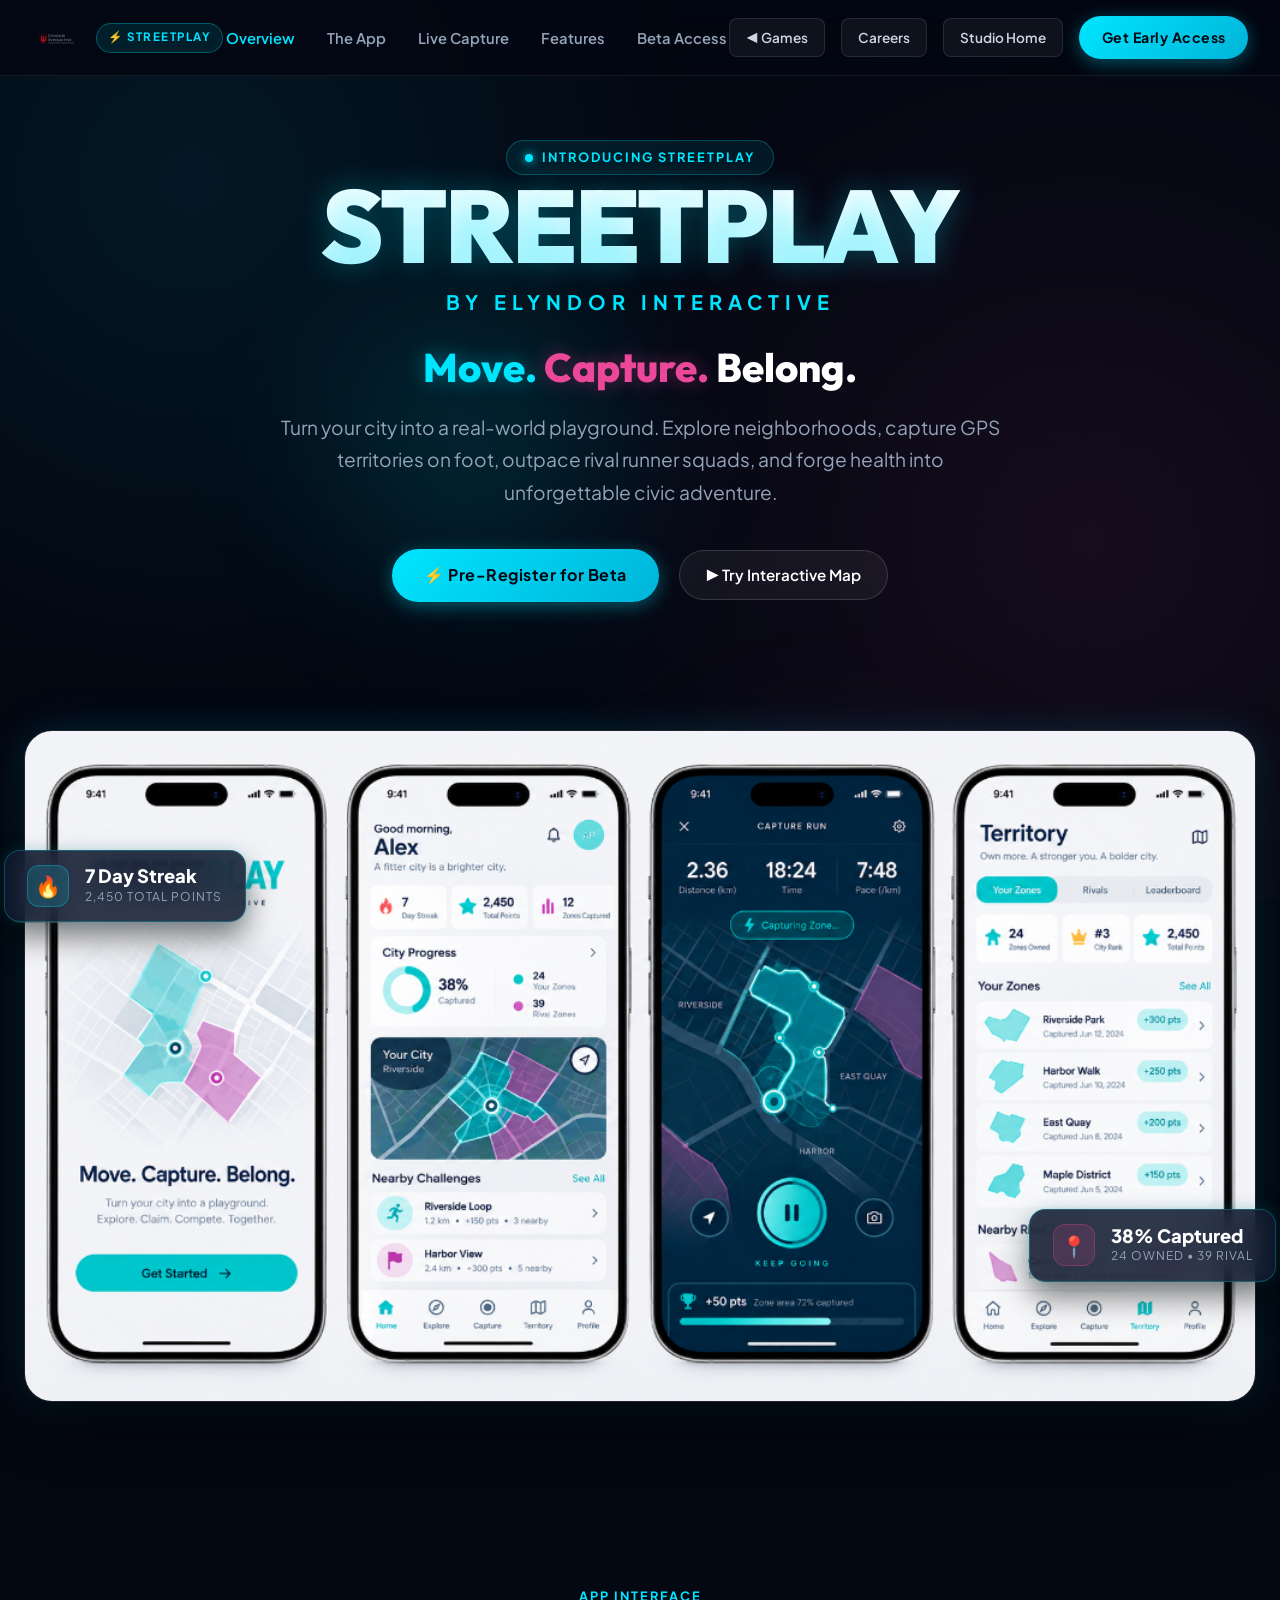
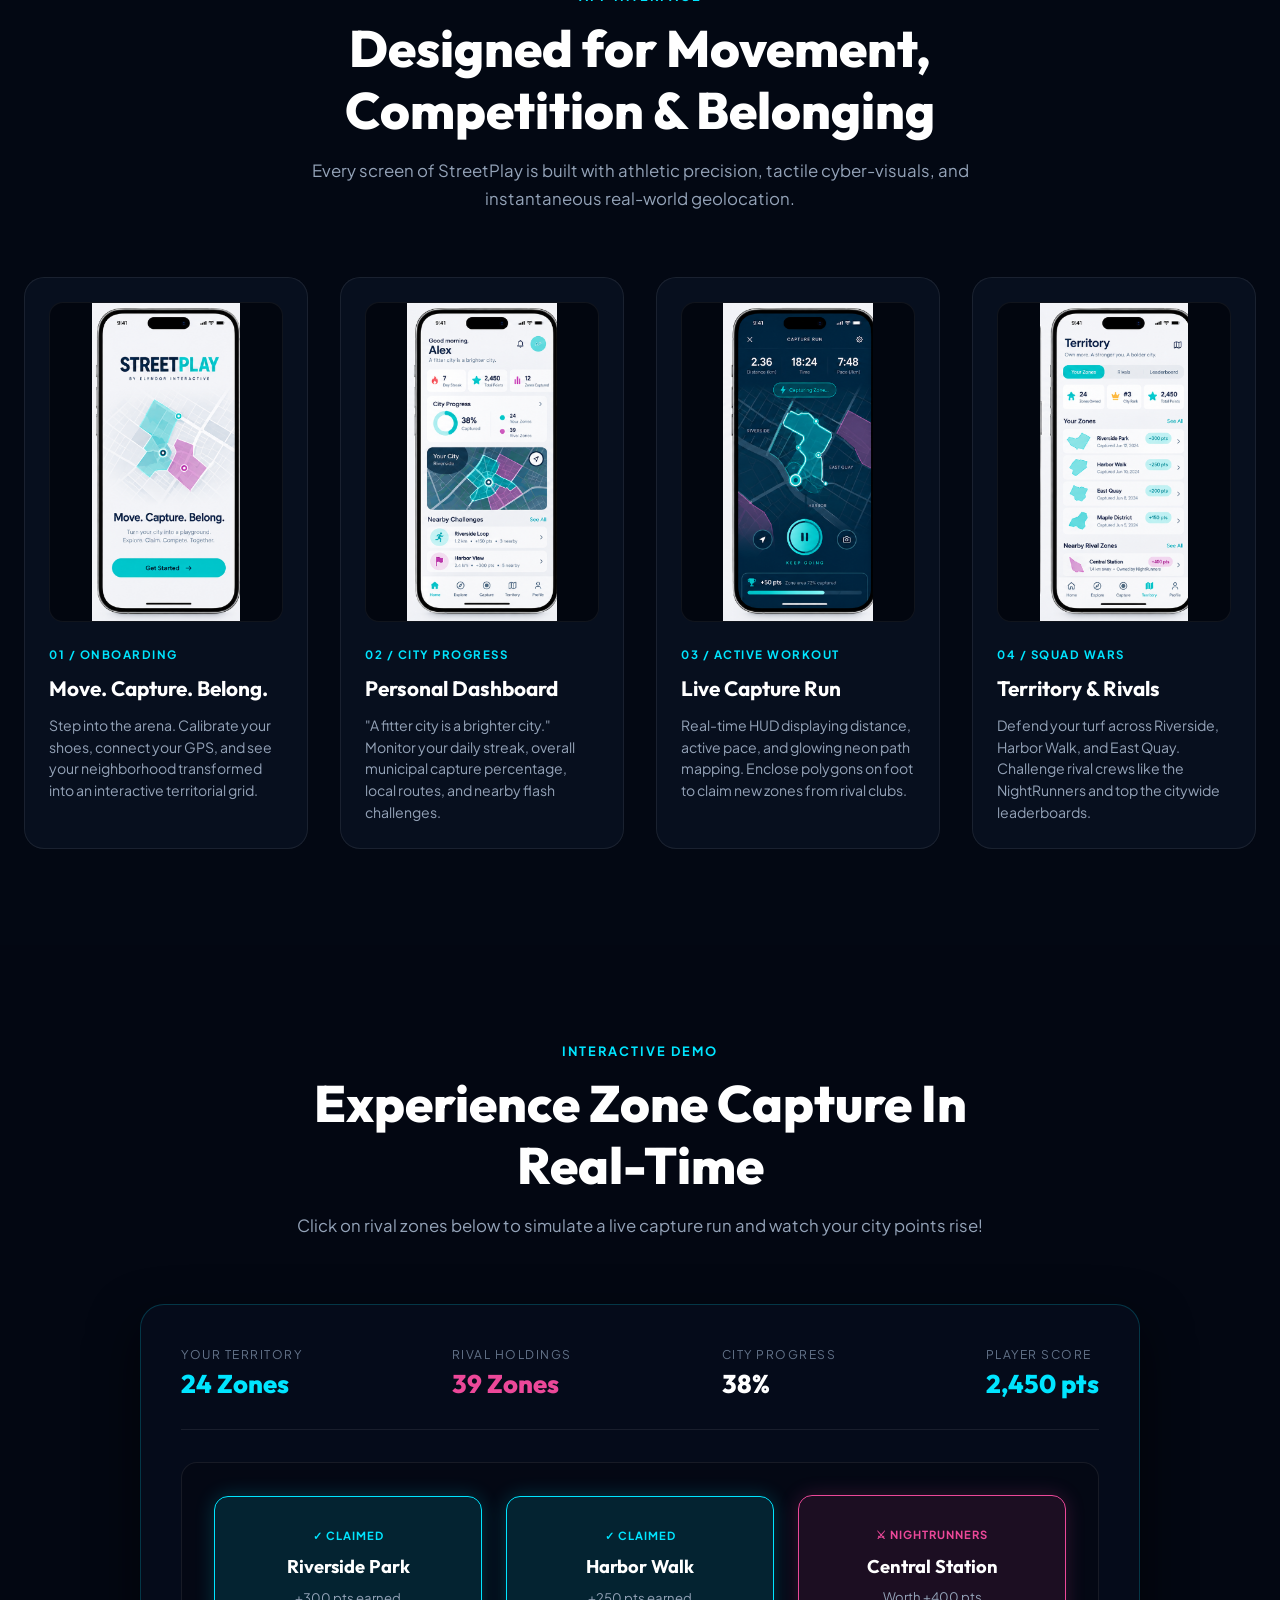
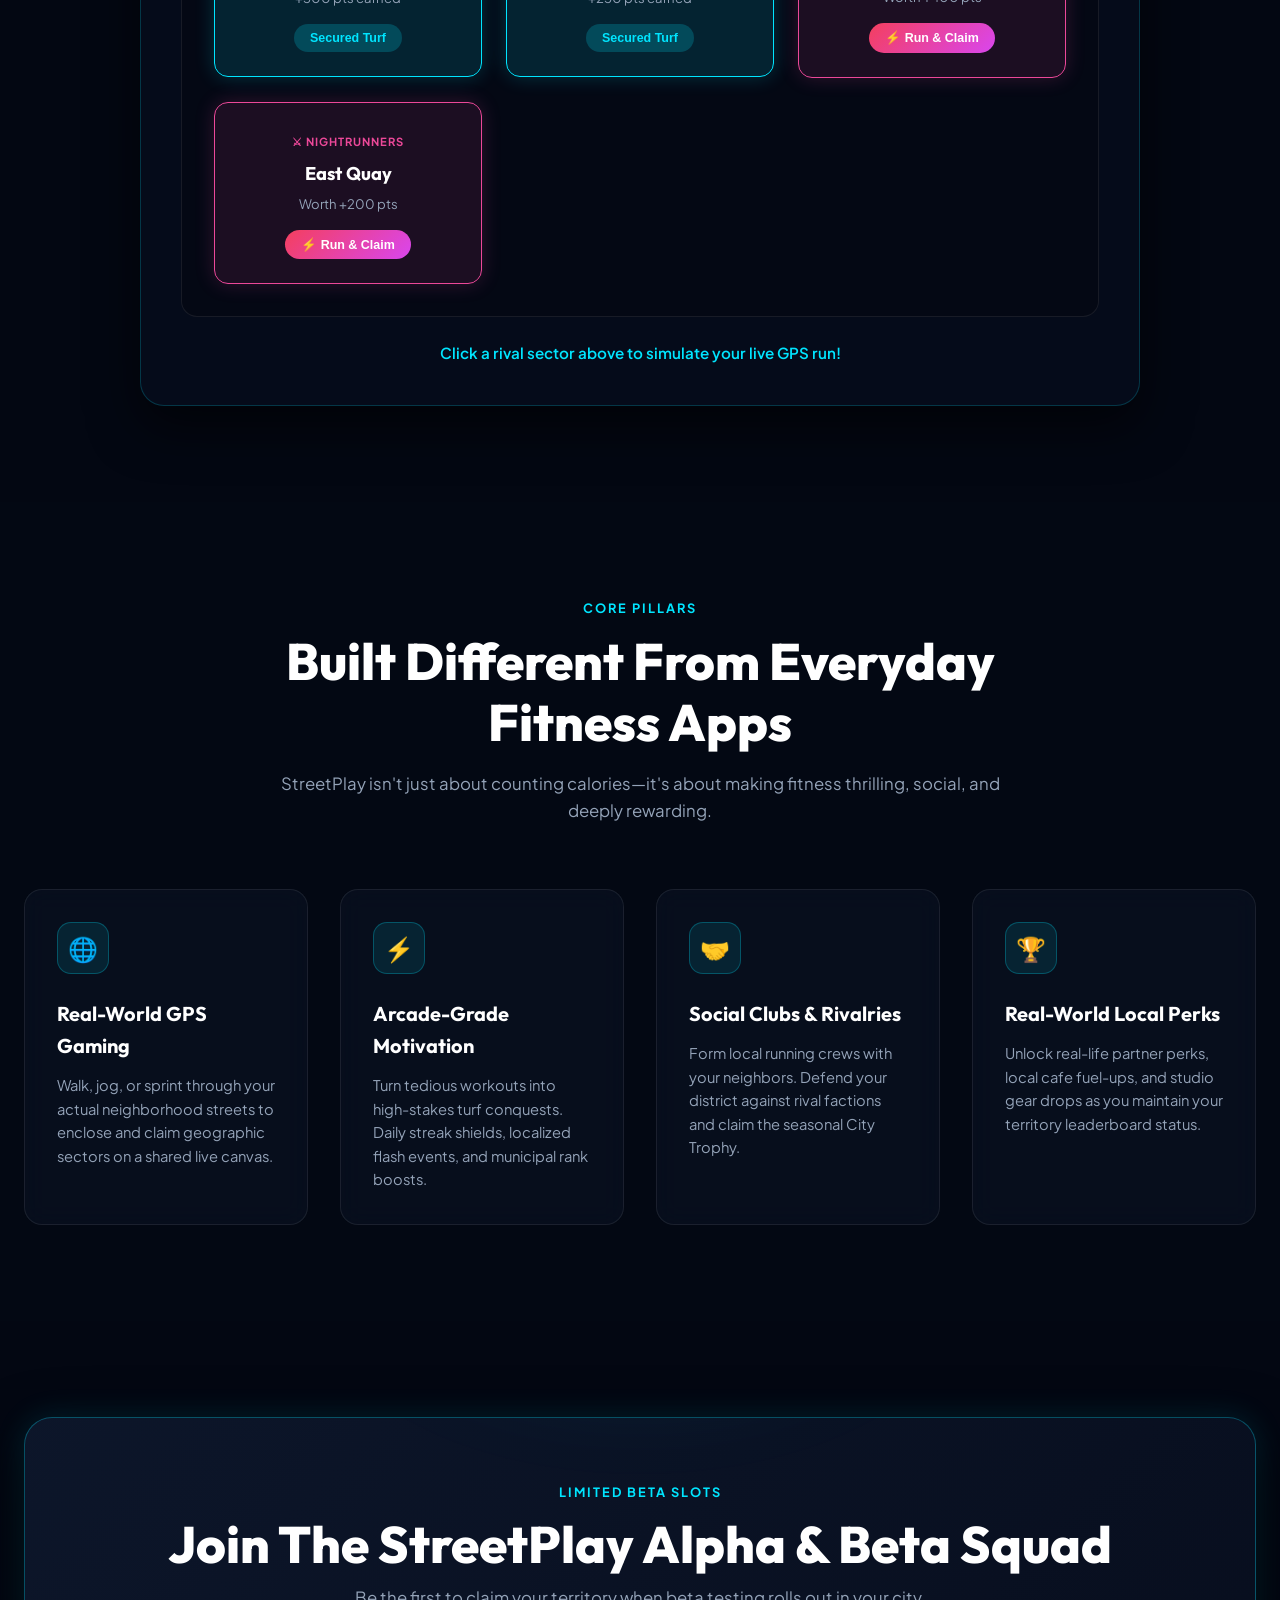
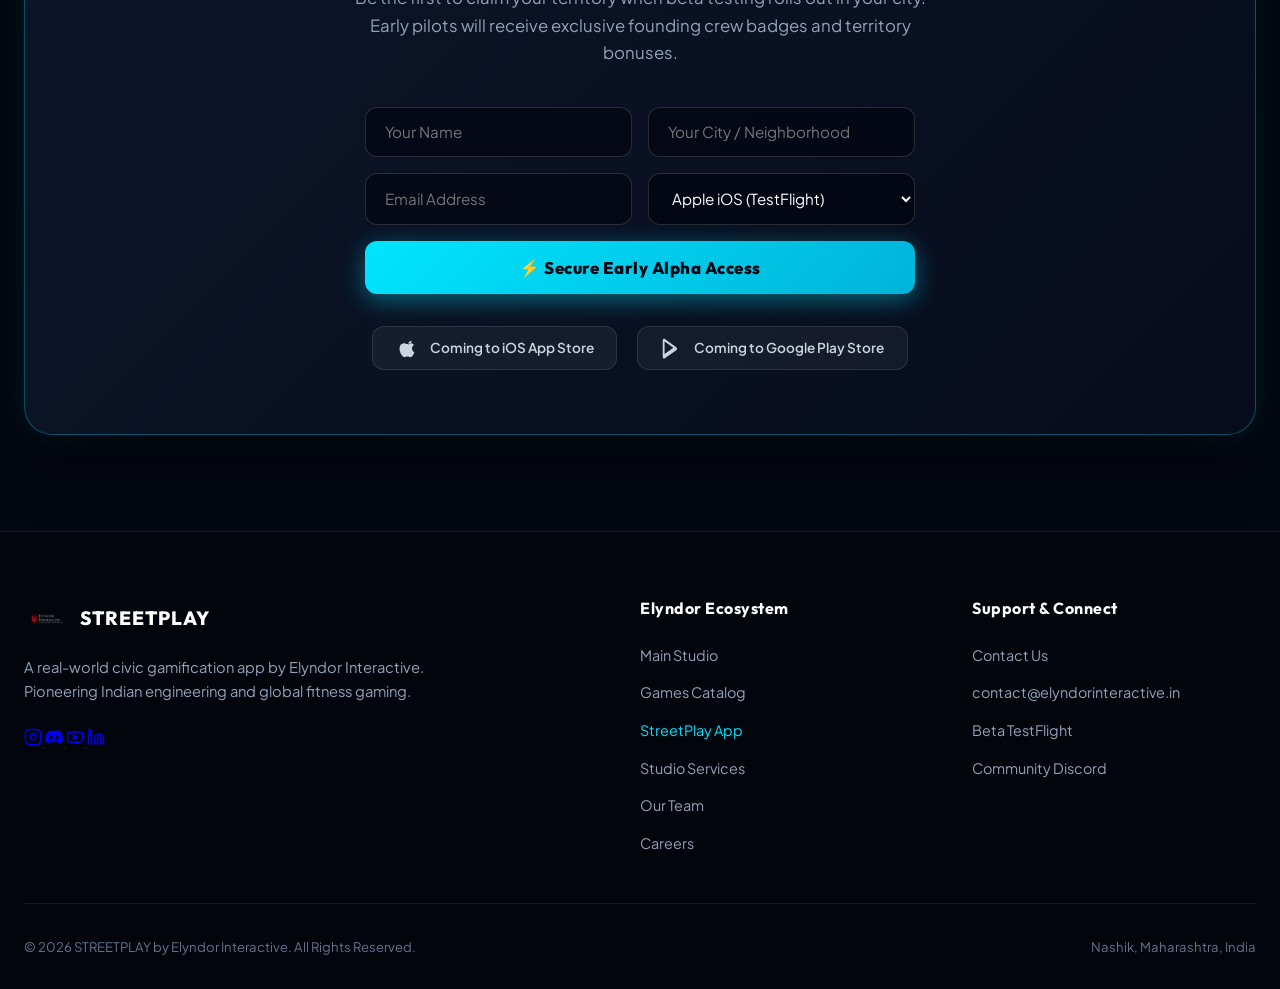
==== commit ed4f8aee: "Replace Apps with STREETPLAY and add Careers tab besides Contact across studio site" ====
--- a/apps.html
+++ b/apps.html
@@ -37,7 +37,7 @@
         <nav class="apps-nav-container">
             <a href="apps.html" class="apps-brand">
                 <img src="assets/logo.png" alt="Elyndor Interactive" class="apps-brand-logo">
-                <span class="apps-brand-badge">⚡ Elyndor Apps</span>
+                <span class="apps-brand-badge">⚡ STREETPLAY</span>
             </a>
 
             <ul class="apps-nav-links">
@@ -50,6 +50,7 @@
 
             <div class="apps-nav-actions">
                 <a href="games.html" class="btn-studio-back">◀ Games</a>
+                <a href="careers.html" class="btn-studio-back">Careers</a>
                 <a href="index.html" class="btn-studio-back">Studio Home</a>
                 <a href="#preregister" class="btn-cta-cyan">Get Early Access</a>
             </div>
@@ -70,7 +71,7 @@
                     <div class="hero-title-group">
                         <div class="hero-eyebrow">
                             <span class="pulse-dot"></span>
-                            Introducing Elyndor Apps
+                            Introducing STREETPLAY
                         </div>
 
                         <h1 class="hero-app-title">STREETPLAY</h1>
@@ -396,6 +397,7 @@
                     <li><a href="apps.html" style="color: var(--sp-cyan);">StreetPlay App</a></li>
                     <li><a href="services.html">Studio Services</a></li>
                     <li><a href="team.html">Our Team</a></li>
+                    <li><a href="careers.html">Careers</a></li>
                 </ul>
             </div>
 
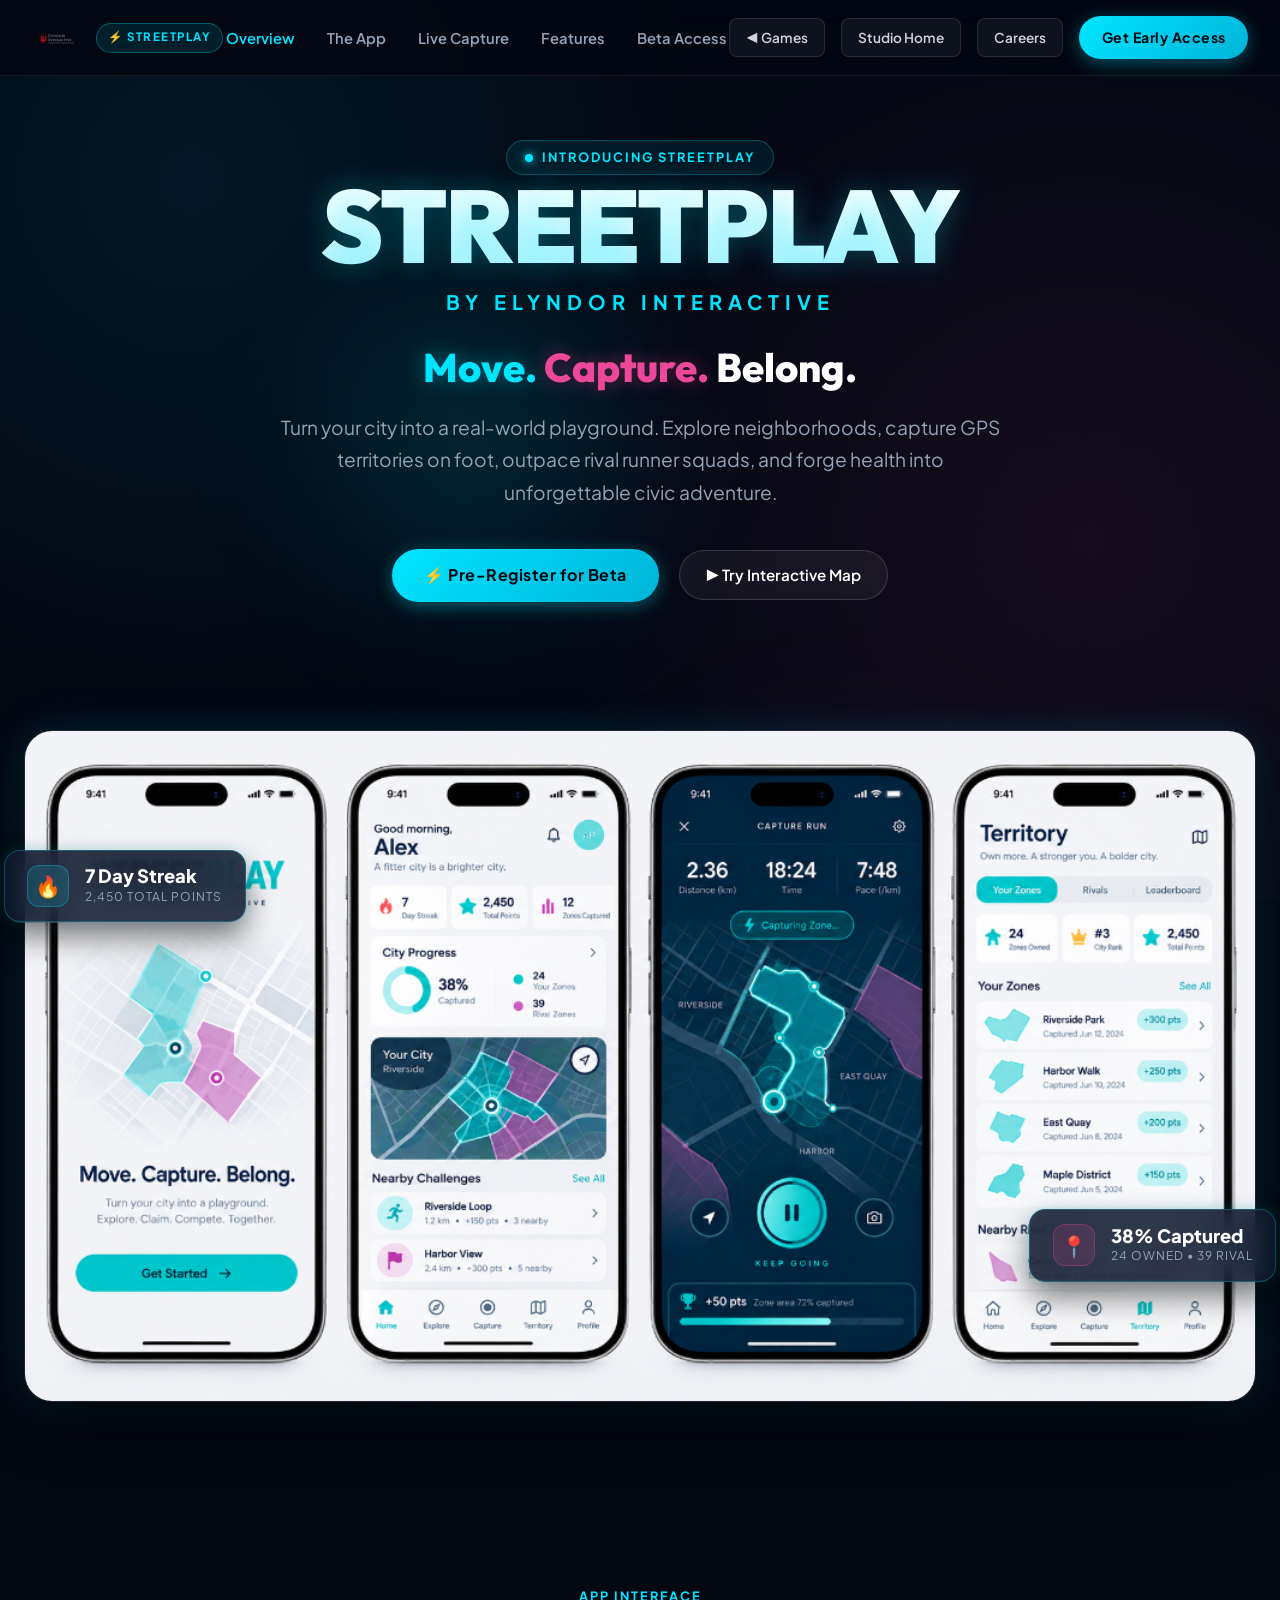
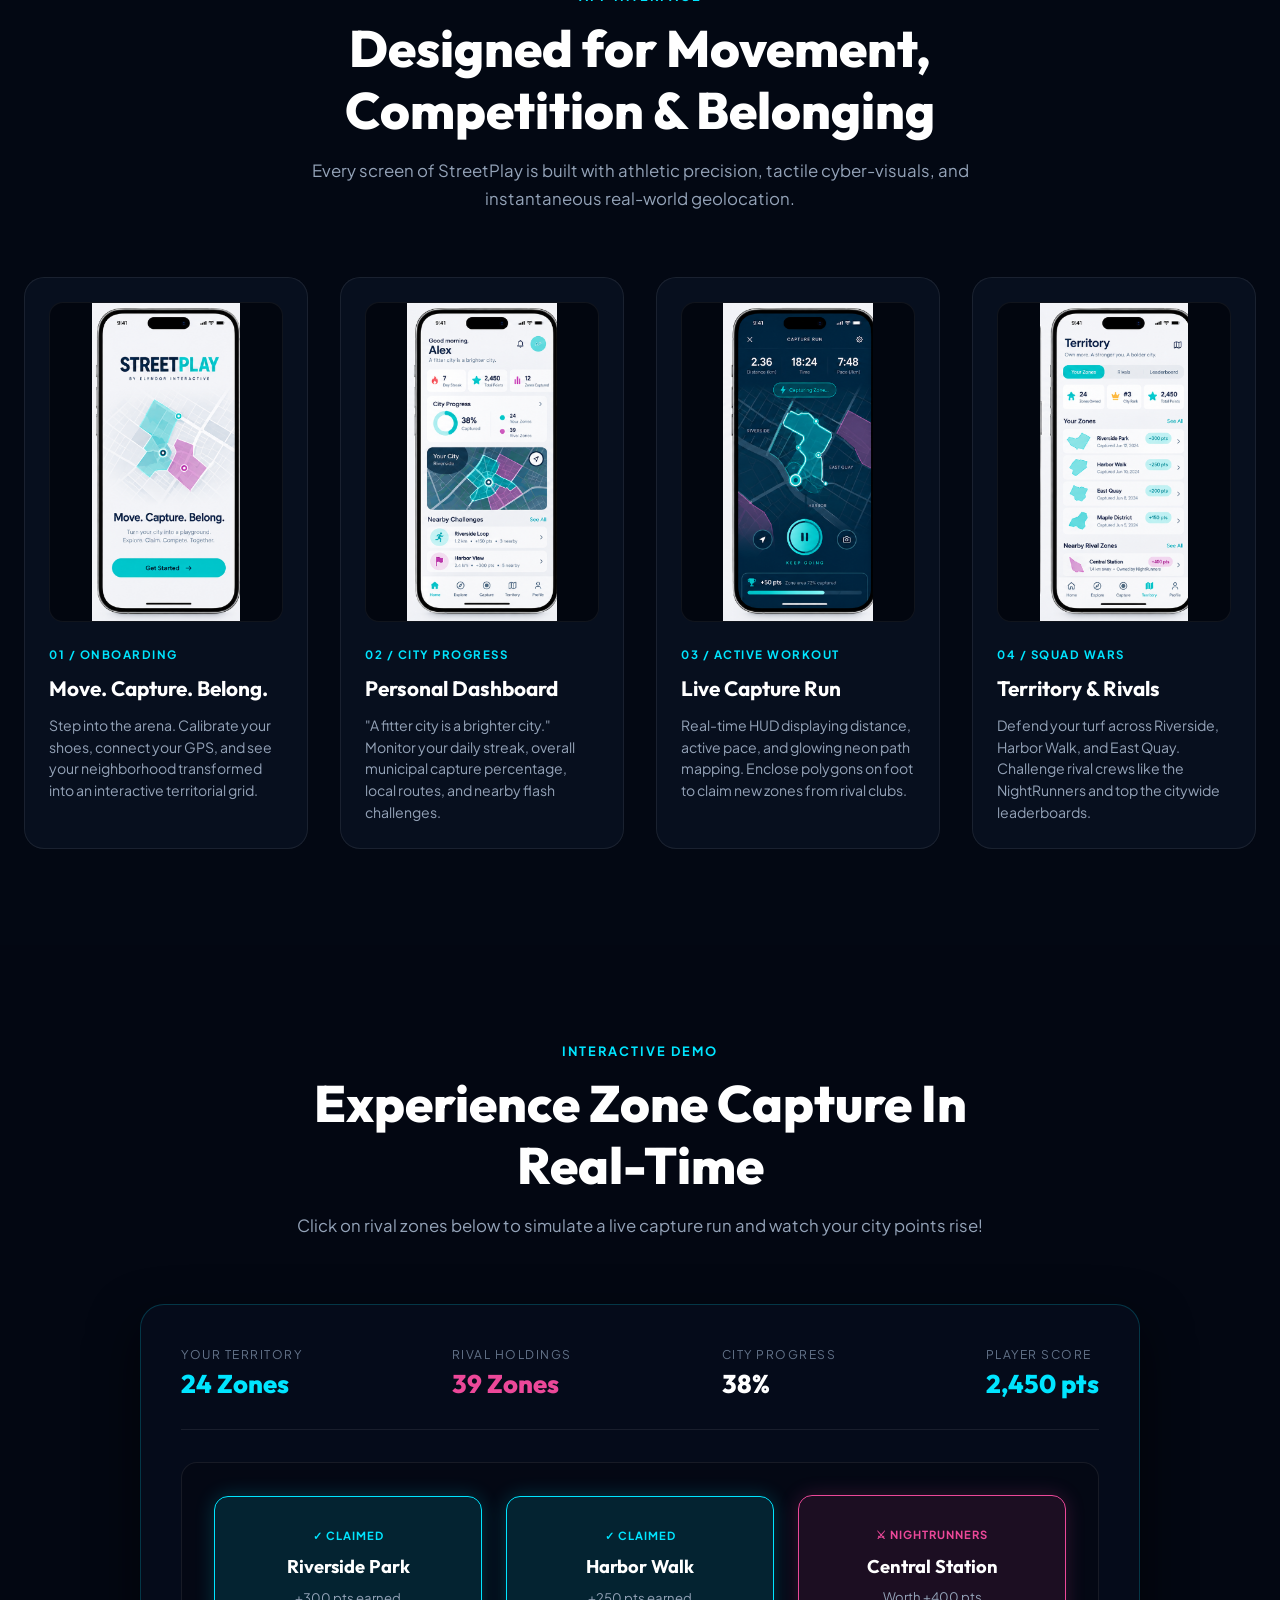
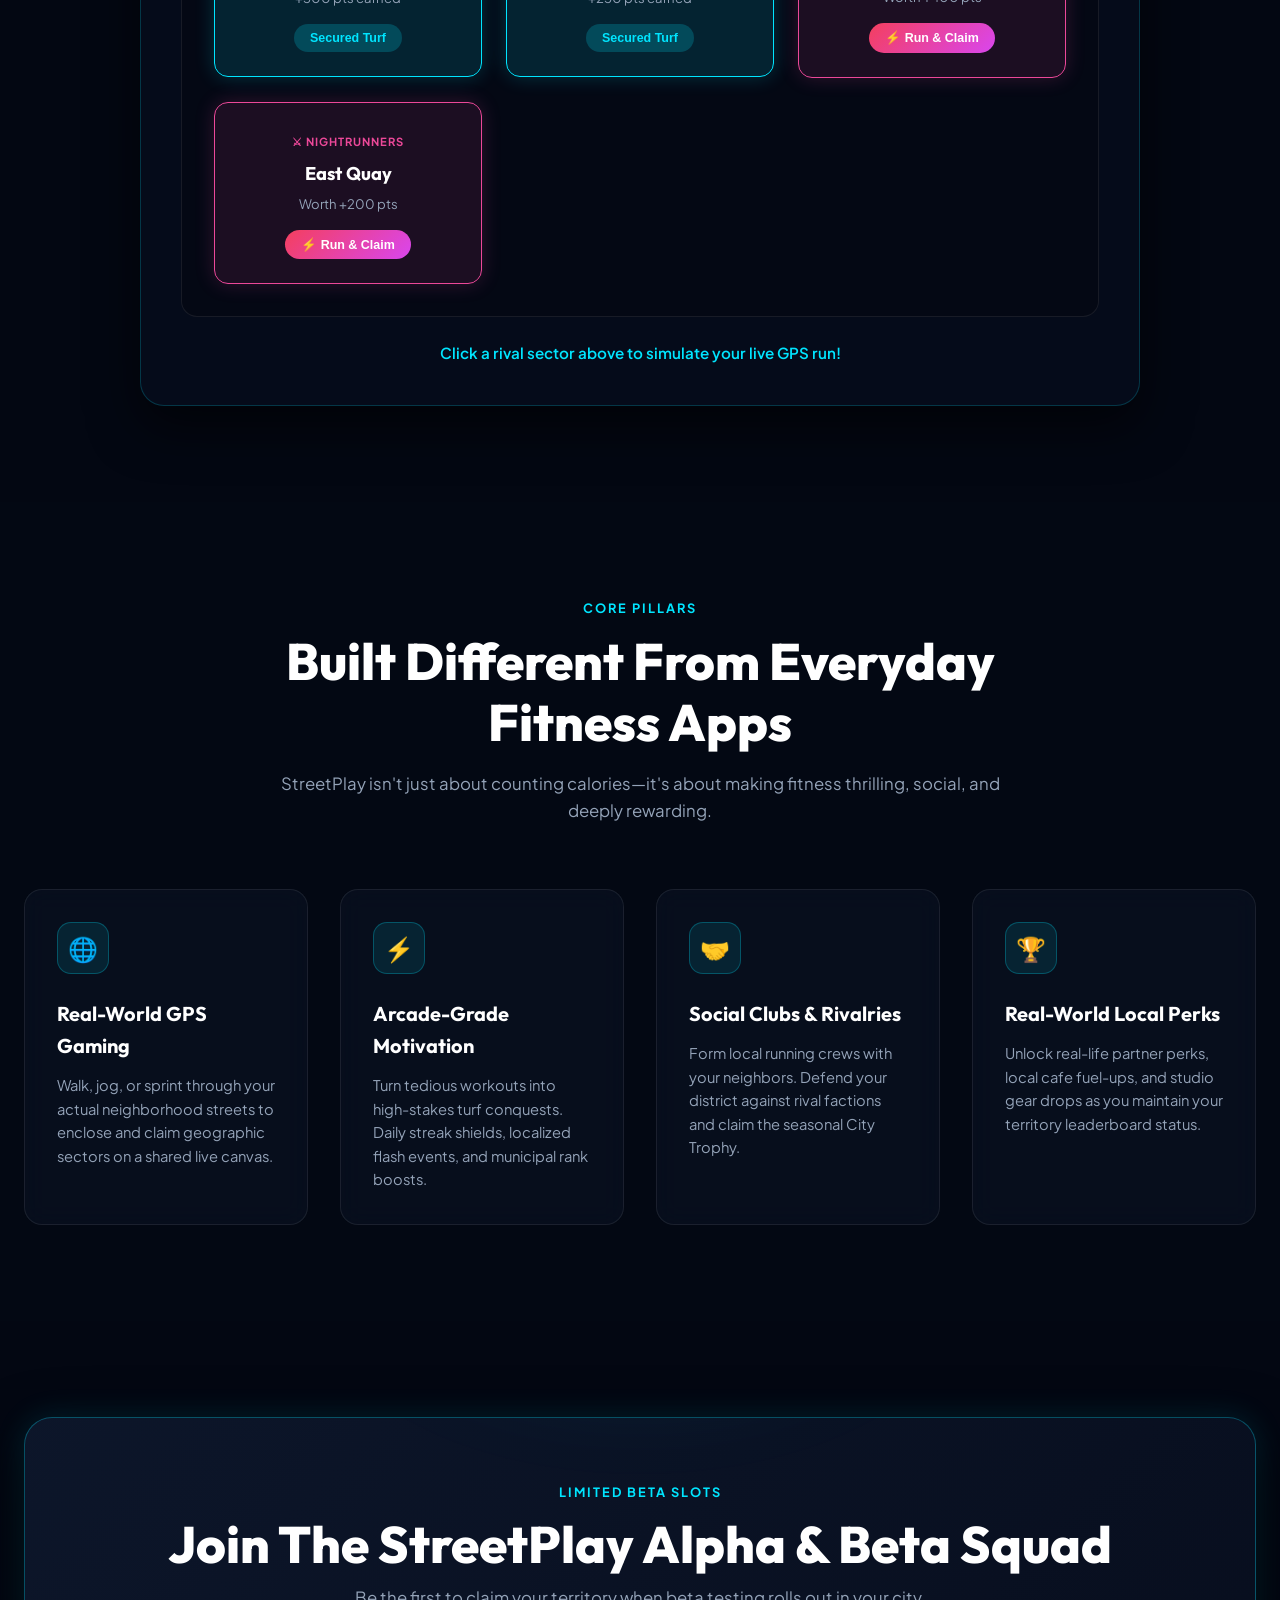
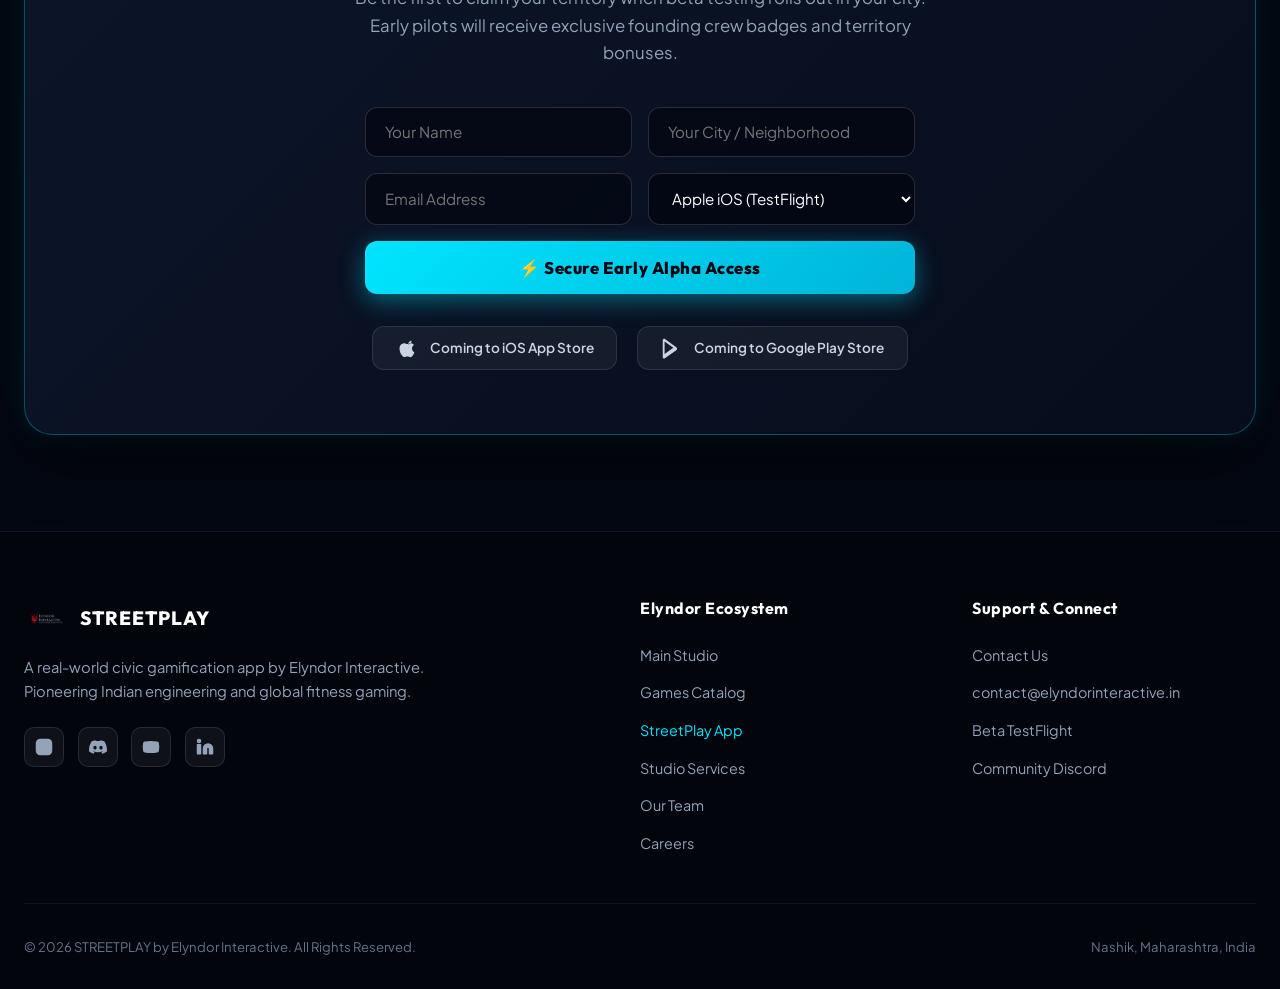
==== commit 57f7df18: "Make STREETPLAY page fully responsive on mobile: add dedicated full-screen mobile drawer, touch targ" ====
--- a/apps.html
+++ b/apps.html
@@ -27,7 +27,14 @@
     <meta property="twitter:image" content="https://elyndorinteractive.in/assets/streetplay_mockup.png">
 
     <!-- Dedicated Stylesheet for Apps Visual Identity -->
-    <link rel="stylesheet" href="apps.css">
+    <link rel="stylesheet" href="apps.css?v=2.0">
+    <style>
+        /* Sitewide Zero-Fail Visibility Guarantee */
+        html, body, main, section, .apps-container, .screen-card, .pillar-card, .beta-card {
+            opacity: 1 !important;
+            visibility: visible !important;
+        }
+    </style>
 </head>
 
 <body class="apps-body">
@@ -40,7 +47,8 @@
                 <span class="apps-brand-badge">⚡ STREETPLAY</span>
             </a>
 
-            <ul class="apps-nav-links">
+            <!-- Desktop Nav Links -->
+            <ul class="apps-nav-links desktop-only">
                 <li><a href="#overview" class="active">Overview</a></li>
                 <li><a href="#screens">The App</a></li>
                 <li><a href="#simulator">Live Capture</a></li>
@@ -48,14 +56,53 @@
                 <li><a href="#preregister">Beta Access</a></li>
             </ul>
 
-            <div class="apps-nav-actions">
+            <!-- Desktop Nav Actions -->
+            <div class="apps-nav-actions desktop-only">
                 <a href="games.html" class="btn-studio-back">◀ Games</a>
+                <a href="index.html" class="btn-studio-back">Studio Home</a>
                 <a href="careers.html" class="btn-studio-back">Careers</a>
-                <a href="index.html" class="btn-studio-back">Studio Home</a>
                 <a href="#preregister" class="btn-cta-cyan">Get Early Access</a>
             </div>
+
+            <!-- Mobile Hamburger Toggle -->
+            <button class="apps-mobile-toggle" id="appsMenuToggle" aria-label="Toggle navigation menu" aria-expanded="false">
+                <span></span>
+                <span></span>
+                <span></span>
+            </button>
         </nav>
     </header>
+
+    <!-- Dedicated Full-Screen Mobile Drawer (Outside header to avoid backdrop-filter traps) -->
+    <div class="apps-mobile-drawer" id="appsMobileDrawer">
+        <div class="drawer-header">
+            <a href="apps.html" class="apps-brand">
+                <img src="assets/logo.png" alt="Elyndor Interactive" class="apps-brand-logo">
+                <span class="apps-brand-badge">⚡ STREETPLAY</span>
+            </a>
+            <button class="drawer-close-btn" id="appsDrawerClose" aria-label="Close menu">✕</button>
+        </div>
+
+        <div class="drawer-body">
+            <ul class="drawer-nav-links">
+                <li><a href="#overview" class="drawer-link active"><span>01</span> Overview</a></li>
+                <li><a href="#screens" class="drawer-link"><span>02</span> The App Interface</a></li>
+                <li><a href="#simulator" class="drawer-link"><span>03</span> Interactive Simulator</a></li>
+                <li><a href="#features" class="drawer-link"><span>04</span> Core Pillars</a></li>
+                <li><a href="#preregister" class="drawer-link"><span>05</span> Beta Access</a></li>
+            </ul>
+
+            <div class="drawer-actions">
+                <a href="#preregister" class="drawer-cta-primary">⚡ Pre-Register for Beta</a>
+                <div class="drawer-sublinks">
+                    <a href="games.html" class="drawer-sublink">◀ Games Catalog</a>
+                    <a href="index.html" class="drawer-sublink">Studio Home</a>
+                    <a href="careers.html" class="drawer-sublink">Careers</a>
+                    <a href="contact.html" class="drawer-sublink">Contact</a>
+                </div>
+            </div>
+        </div>
+    </div>
 
     <main>
         <!-- Hero Section -->
@@ -464,6 +511,35 @@
             form.style.display = 'none';
             success.style.display = 'block';
         }
+
+        // Mobile Navigation Drawer Handling
+        const menuToggle = document.getElementById('appsMenuToggle');
+        const drawer = document.getElementById('appsMobileDrawer');
+        const drawerClose = document.getElementById('appsDrawerClose');
+
+        function openDrawer() {
+            if (!drawer) return;
+            drawer.classList.add('open');
+            document.body.style.overflow = 'hidden';
+            if (menuToggle) menuToggle.setAttribute('aria-expanded', 'true');
+        }
+
+        function closeDrawer() {
+            if (!drawer) return;
+            drawer.classList.remove('open');
+            document.body.style.overflow = '';
+            if (menuToggle) menuToggle.setAttribute('aria-expanded', 'false');
+        }
+
+        if (menuToggle) menuToggle.addEventListener('click', openDrawer);
+        if (drawerClose) drawerClose.addEventListener('click', closeDrawer);
+
+        // Close on clicking any drawer link
+        if (drawer) {
+            drawer.querySelectorAll('a').forEach(link => {
+                link.addEventListener('click', closeDrawer);
+            });
+        }
     </script>
 </body>
 
--- a/apps.css
+++ b/apps.css
@@ -117,6 +117,60 @@
     border-radius: 9999px;
 }
 
+/* Desktop Navigation */
+.desktop-only {
+    display: flex;
+}
+
+.apps-mobile-drawer {
+    display: none;
+}
+
+/* Mobile Hamburger Toggle */
+.apps-mobile-toggle {
+    display: none;
+    flex-direction: column;
+    justify-content: space-around;
+    width: 40px;
+    height: 40px;
+    background: rgba(255, 255, 255, 0.05);
+    border: 1px solid rgba(255, 255, 255, 0.12);
+    border-radius: 10px;
+    cursor: pointer;
+    padding: 9px 8px;
+    z-index: 120;
+    transition: all 0.3s ease;
+}
+
+.apps-mobile-toggle:hover {
+    background: rgba(0, 229, 255, 0.1);
+    border-color: rgba(0, 229, 255, 0.3);
+}
+
+.apps-mobile-toggle span {
+    display: block;
+    width: 100%;
+    height: 2px;
+    background-color: var(--sp-text-main);
+    border-radius: 2px;
+    transition: all 0.3s ease;
+}
+
+.apps-mobile-toggle.active span:nth-child(1) {
+    transform: translateY(7px) rotate(45deg);
+    background-color: var(--sp-cyan);
+}
+
+.apps-mobile-toggle.active span:nth-child(2) {
+    opacity: 0;
+    transform: scale(0);
+}
+
+.apps-mobile-toggle.active span:nth-child(3) {
+    transform: translateY(-7px) rotate(-45deg);
+    background-color: var(--sp-cyan);
+}
+
 .apps-nav-links {
     display: flex;
     align-items: center;
@@ -986,30 +1040,515 @@
     gap: 1rem;
 }
 
-/* Responsive */
+/* Section scroll margin for smooth fixed header offset */
+section[id] {
+    scroll-margin-top: 85px;
+}
+
+/* Footer Socials */
+.footer-socials {
+    display: flex;
+    align-items: center;
+    gap: 0.85rem;
+    margin-top: 1.25rem;
+}
+
+.footer-socials a {
+    display: inline-flex;
+    align-items: center;
+    justify-content: center;
+    width: 40px;
+    height: 40px;
+    border-radius: 10px;
+    background: rgba(255, 255, 255, 0.05);
+    border: 1px solid rgba(255, 255, 255, 0.1);
+    color: var(--sp-text-muted);
+    transition: all 0.25s ease;
+}
+
+.footer-socials a:hover {
+    background: rgba(0, 229, 255, 0.15);
+    border-color: var(--sp-cyan);
+    color: var(--sp-cyan);
+    transform: translateY(-2px);
+    box-shadow: 0 4px 15px rgba(0, 229, 255, 0.3);
+}
+
+.footer-socials svg {
+    width: 18px;
+    height: 18px;
+    fill: currentColor;
+}
+
+/* ==========================================================================
+   RESPONSIVE DESIGN SYSTEM (Desktop, Tablet, Mobile)
+   ========================================================================== */
+
+/* Tablet & Smaller Desktops (<= 1024px) */
 @media (max-width: 1024px) {
-    .badge-left {
+    .apps-nav-links {
+        gap: 1.25rem;
+    }
+    
+    .apps-nav-actions {
+        gap: 0.5rem;
+    }
+    
+    .btn-studio-back {
+        padding: 0.45rem 0.75rem;
+        font-size: 0.8rem;
+    }
+
+    .hero-floating-badge.badge-left {
         left: 0;
     }
-    .badge-right {
+    
+    .hero-floating-badge.badge-right {
         right: 0;
     }
+
+    .apps-footer-content {
+        grid-template-columns: 1fr 1fr;
+        gap: 2.5rem;
+    }
+    
+    .apps-footer-brand {
+        grid-column: 1 / -1;
+    }
+}
+
+/* Mobile & Small Tablets (<= 900px) */
+@media (max-width: 900px) {
+    .desktop-only {
+        display: none !important;
+    }
+
+    /* Header & Mobile Drawer */
+    .apps-header {
+        padding: 0.6rem 1.25rem;
+        height: 64px;
+    }
+    
+    .apps-brand-logo {
+        height: 38px;
+    }
+
+    .apps-brand-badge {
+        font-size: 0.65rem;
+        padding: 0.2rem 0.5rem;
+        letter-spacing: 1px;
+    }
+
+    .apps-mobile-toggle {
+        display: flex;
+        flex-direction: column;
+        justify-content: space-around;
+        width: 40px;
+        height: 40px;
+        background: rgba(255, 255, 255, 0.06);
+        border: 1px solid rgba(255, 255, 255, 0.15);
+        border-radius: 10px;
+        cursor: pointer;
+        padding: 9px 8px;
+        z-index: 105;
+        transition: all 0.3s ease;
+    }
+
+    .apps-mobile-toggle span {
+        display: block;
+        width: 100%;
+        height: 2px;
+        background-color: #fff;
+        border-radius: 2px;
+        transition: all 0.25s ease;
+    }
+
+    /* Dedicated Mobile Drawer */
+    .apps-mobile-drawer {
+        display: flex;
+        flex-direction: column;
+        position: fixed;
+        inset: 0;
+        z-index: 9999;
+        background: #030712;
+        background-image: radial-gradient(circle at 10% 20%, rgba(0, 229, 255, 0.1) 0%, transparent 50%),
+                          radial-gradient(circle at 90% 80%, rgba(236, 72, 153, 0.1) 0%, transparent 50%);
+        transform: translateY(-100%);
+        opacity: 0;
+        visibility: hidden;
+        transition: transform 0.35s cubic-bezier(0.16, 1, 0.3, 1), opacity 0.3s ease, visibility 0.3s;
+        overflow-y: auto;
+        -webkit-overflow-scrolling: touch;
+    }
+
+    .apps-mobile-drawer.open {
+        transform: translateY(0);
+        opacity: 1;
+        visibility: visible;
+    }
+
+    .drawer-header {
+        display: flex;
+        align-items: center;
+        justify-content: space-between;
+        padding: 1rem 1.5rem;
+        border-bottom: 1px solid rgba(255, 255, 255, 0.08);
+        background: rgba(3, 7, 18, 0.95);
+        position: sticky;
+        top: 0;
+        z-index: 10;
+    }
+
+    .drawer-close-btn {
+        width: 40px;
+        height: 40px;
+        border-radius: 10px;
+        background: rgba(255, 255, 255, 0.08);
+        border: 1px solid rgba(255, 255, 255, 0.15);
+        color: #fff;
+        font-size: 1.25rem;
+        display: flex;
+        align-items: center;
+        justify-content: center;
+        cursor: pointer;
+        transition: all 0.2s ease;
+    }
+
+    .drawer-close-btn:hover {
+        background: rgba(236, 72, 153, 0.2);
+        border-color: var(--sp-magenta);
+        color: var(--sp-magenta);
+    }
+
+    .drawer-body {
+        padding: 2rem 1.5rem 3.5rem;
+        display: flex;
+        flex-direction: column;
+        gap: 2.5rem;
+    }
+
+    .drawer-nav-links {
+        list-style: none;
+        display: flex;
+        flex-direction: column;
+        gap: 0.75rem;
+    }
+
+    .drawer-link {
+        display: flex;
+        align-items: center;
+        gap: 1rem;
+        font-family: var(--font-sp-heading);
+        font-size: 1.35rem;
+        font-weight: 700;
+        color: #f1f5f9;
+        text-decoration: none;
+        padding: 0.75rem 1rem;
+        border-radius: 12px;
+        background: rgba(255, 255, 255, 0.02);
+        border: 1px solid rgba(255, 255, 255, 0.05);
+        transition: all 0.25s ease;
+    }
+
+    .drawer-link span {
+        font-size: 0.8rem;
+        color: var(--sp-cyan);
+        font-family: monospace;
+        letter-spacing: 1px;
+    }
+
+    .drawer-link:hover,
+    .drawer-link.active {
+        background: rgba(0, 229, 255, 0.1);
+        border-color: rgba(0, 229, 255, 0.3);
+        color: var(--sp-cyan);
+        transform: translateX(4px);
+    }
+
+    .drawer-actions {
+        display: flex;
+        flex-direction: column;
+        gap: 1.25rem;
+    }
+
+    .drawer-cta-primary {
+        display: block;
+        text-align: center;
+        padding: 1.1rem;
+        border-radius: 14px;
+        background: var(--sp-teal-gradient);
+        color: #030712;
+        font-family: var(--font-sp-heading);
+        font-size: 1.1rem;
+        font-weight: 800;
+        text-decoration: none;
+        box-shadow: 0 6px 25px rgba(0, 229, 255, 0.4);
+    }
+
+    .drawer-sublinks {
+        display: grid;
+        grid-template-columns: 1fr 1fr;
+        gap: 0.75rem;
+    }
+
+    .drawer-sublink {
+        display: flex;
+        align-items: center;
+        justify-content: center;
+        padding: 0.8rem;
+        border-radius: 10px;
+        background: rgba(255, 255, 255, 0.04);
+        border: 1px solid rgba(255, 255, 255, 0.08);
+        color: #cbd5e1;
+        font-size: 0.88rem;
+        font-weight: 600;
+        text-decoration: none;
+        transition: all 0.2s ease;
+    }
+
+    .drawer-sublink:hover {
+        background: rgba(255, 255, 255, 0.1);
+        color: #fff;
+    }
+
+    /* Sections spacing & mobile layout */
+    section[id] {
+        scroll-margin-top: 70px;
+    }
+
+    .sp-section {
+        padding: 4rem 1.25rem;
+    }
+
+    .section-header-center {
+        margin-bottom: 2.5rem;
+    }
+
+    /* Hero Section */
+    .apps-hero {
+        padding: 105px 1.25rem 3rem;
+    }
+
+    .hero-layout {
+        gap: 2rem;
+    }
+
+    .hero-title-group {
+        width: 100%;
+    }
+
+    .hero-app-title {
+        font-size: clamp(2.6rem, 11vw, 4.5rem);
+        letter-spacing: -0.5px;
+        line-height: 1.05;
+    }
+
+    .hero-app-byline {
+        font-size: 0.85rem;
+        letter-spacing: 3px;
+        margin-bottom: 1rem;
+    }
+
+    .hero-tagline {
+        font-size: clamp(1.35rem, 5vw, 1.85rem);
+        margin-bottom: 1rem;
+    }
+
+    .hero-description {
+        font-size: 0.95rem;
+        margin-bottom: 2rem;
+        line-height: 1.6;
+    }
+
+    .hero-cta-group {
+        flex-direction: column;
+        width: 100%;
+        max-width: 320px;
+        margin: 0 auto 2.5rem;
+        gap: 0.85rem;
+    }
+
+    .hero-cta-group a {
+        width: 100%;
+        justify-content: center;
+        text-align: center;
+        padding: 0.85rem 1.5rem;
+    }
+
+    /* Mockup Showcase */
+    .mockup-showcase-wrapper {
+        padding: 0.5rem 0;
+    }
+
+    .mockup-img-container {
+        border-radius: 16px;
+        padding: 0.35rem;
+    }
+
+    .hero-floating-badge {
+        display: none;
+    }
+
+    /* App Screens Grid */
+    .screens-grid {
+        grid-template-columns: 1fr;
+        gap: 1.5rem;
+    }
+
+    .screen-card {
+        padding: 1.25rem;
+        border-radius: 18px;
+    }
+
+    .screen-img-wrapper {
+        height: 270px;
+        margin-bottom: 1.25rem;
+        border-radius: 12px;
+    }
+
+    /* Interactive Map Simulator */
+    .territory-demo-card {
+        padding: 1.5rem 1rem;
+        border-radius: 18px;
+    }
+
+    .territory-hud {
+        display: grid;
+        grid-template-columns: 1fr 1fr;
+        gap: 1rem;
+        padding-bottom: 1.25rem;
+        margin-bottom: 1.5rem;
+    }
+
+    .hud-stat-val {
+        font-size: 1.35rem;
+    }
+
+    .interactive-map-canvas {
+        grid-template-columns: 1fr;
+        gap: 0.85rem;
+        padding: 1rem;
+        min-height: auto;
+        border-radius: 14px;
+    }
+
+    .map-zone-tile {
+        padding: 1.1rem;
+        border-radius: 12px;
+    }
+
+    .zone-action-btn {
+        width: 100%;
+        padding: 0.65rem 1rem;
+        font-size: 0.85rem;
+        min-height: 44px;
+    }
+
+    /* Feature Pillars */
+    .pillars-grid {
+        grid-template-columns: 1fr;
+        gap: 1.25rem;
+    }
+
+    .pillar-card {
+        padding: 1.5rem 1.25rem;
+        border-radius: 16px;
+    }
+
+    .pillar-icon {
+        width: 44px;
+        height: 44px;
+        font-size: 1.25rem;
+        margin-bottom: 1rem;
+    }
+
+    /* Beta Card & Form */
+    .beta-card {
+        padding: 2.5rem 1.25rem;
+        border-radius: 20px;
+    }
+
+    .beta-form {
+        margin-top: 1.75rem;
+        gap: 0.85rem;
+    }
+
+    .form-row {
+        grid-template-columns: 1fr;
+        gap: 0.85rem;
+    }
+
+    .sp-input,
+    .sp-select {
+        padding: 0.85rem 1rem;
+        font-size: 16px; /* Prevents auto-zoom on iOS */
+        border-radius: 10px;
+    }
+
+    .btn-submit-beta {
+        padding: 0.95rem;
+        font-size: 1rem;
+        width: 100%;
+        min-height: 48px;
+        border-radius: 10px;
+    }
+
+    .store-badges-group {
+        flex-direction: column;
+        gap: 0.75rem;
+        width: 100%;
+        margin-top: 1.75rem;
+    }
+
+    .store-badge {
+        width: 100%;
+        justify-content: center;
+        padding: 0.75rem 1rem;
+    }
+
+    /* Footer */
+    .apps-footer {
+        padding: 3.5rem 1.25rem 2rem;
+    }
+
     .apps-footer-content {
         grid-template-columns: 1fr;
-    }
-}
-
-@media (max-width: 768px) {
-    .apps-nav-links {
+        gap: 2.5rem;
+        margin-bottom: 2.5rem;
+    }
+
+    .apps-footer-bottom {
+        flex-direction: column;
+        text-align: center;
+        gap: 0.5rem;
+        padding-top: 1.5rem;
+    }
+}
+
+/* Extra Small Phones (<= 380px) */
+@media (max-width: 380px) {
+    .apps-brand-badge {
         display: none;
     }
-    .hero-floating-badge {
-        display: none;
-    }
-    .form-row {
+
+    .apps-header {
+        padding: 0.5rem 1rem;
+    }
+
+    .hero-app-title {
+        font-size: 2.35rem;
+    }
+
+    .territory-hud {
         grid-template-columns: 1fr;
-    }
-    .apps-hero {
-        padding-top: 120px;
-    }
-}
+        gap: 0.75rem;
+    }
+
+    .hud-stat-val {
+        font-size: 1.2rem;
+    }
+
+    .screen-img-wrapper {
+        height: 220px;
+    }
+}
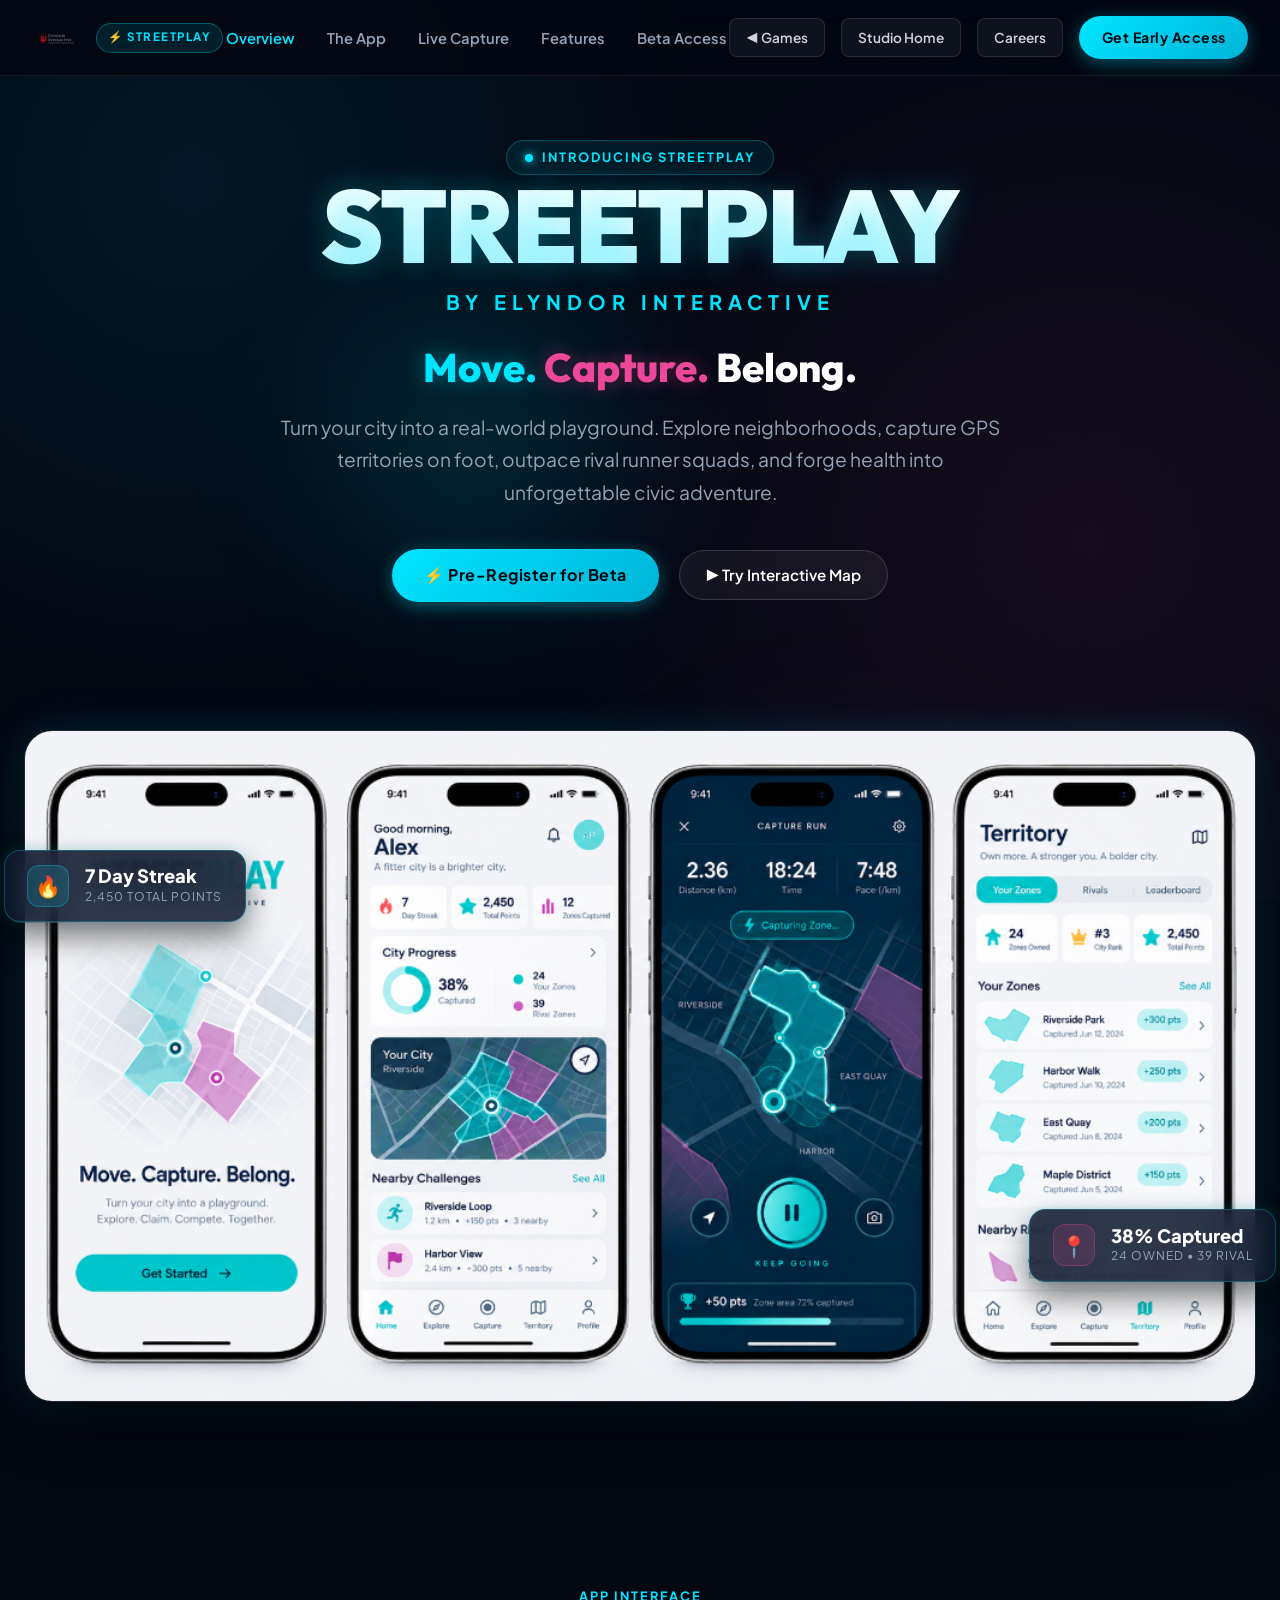
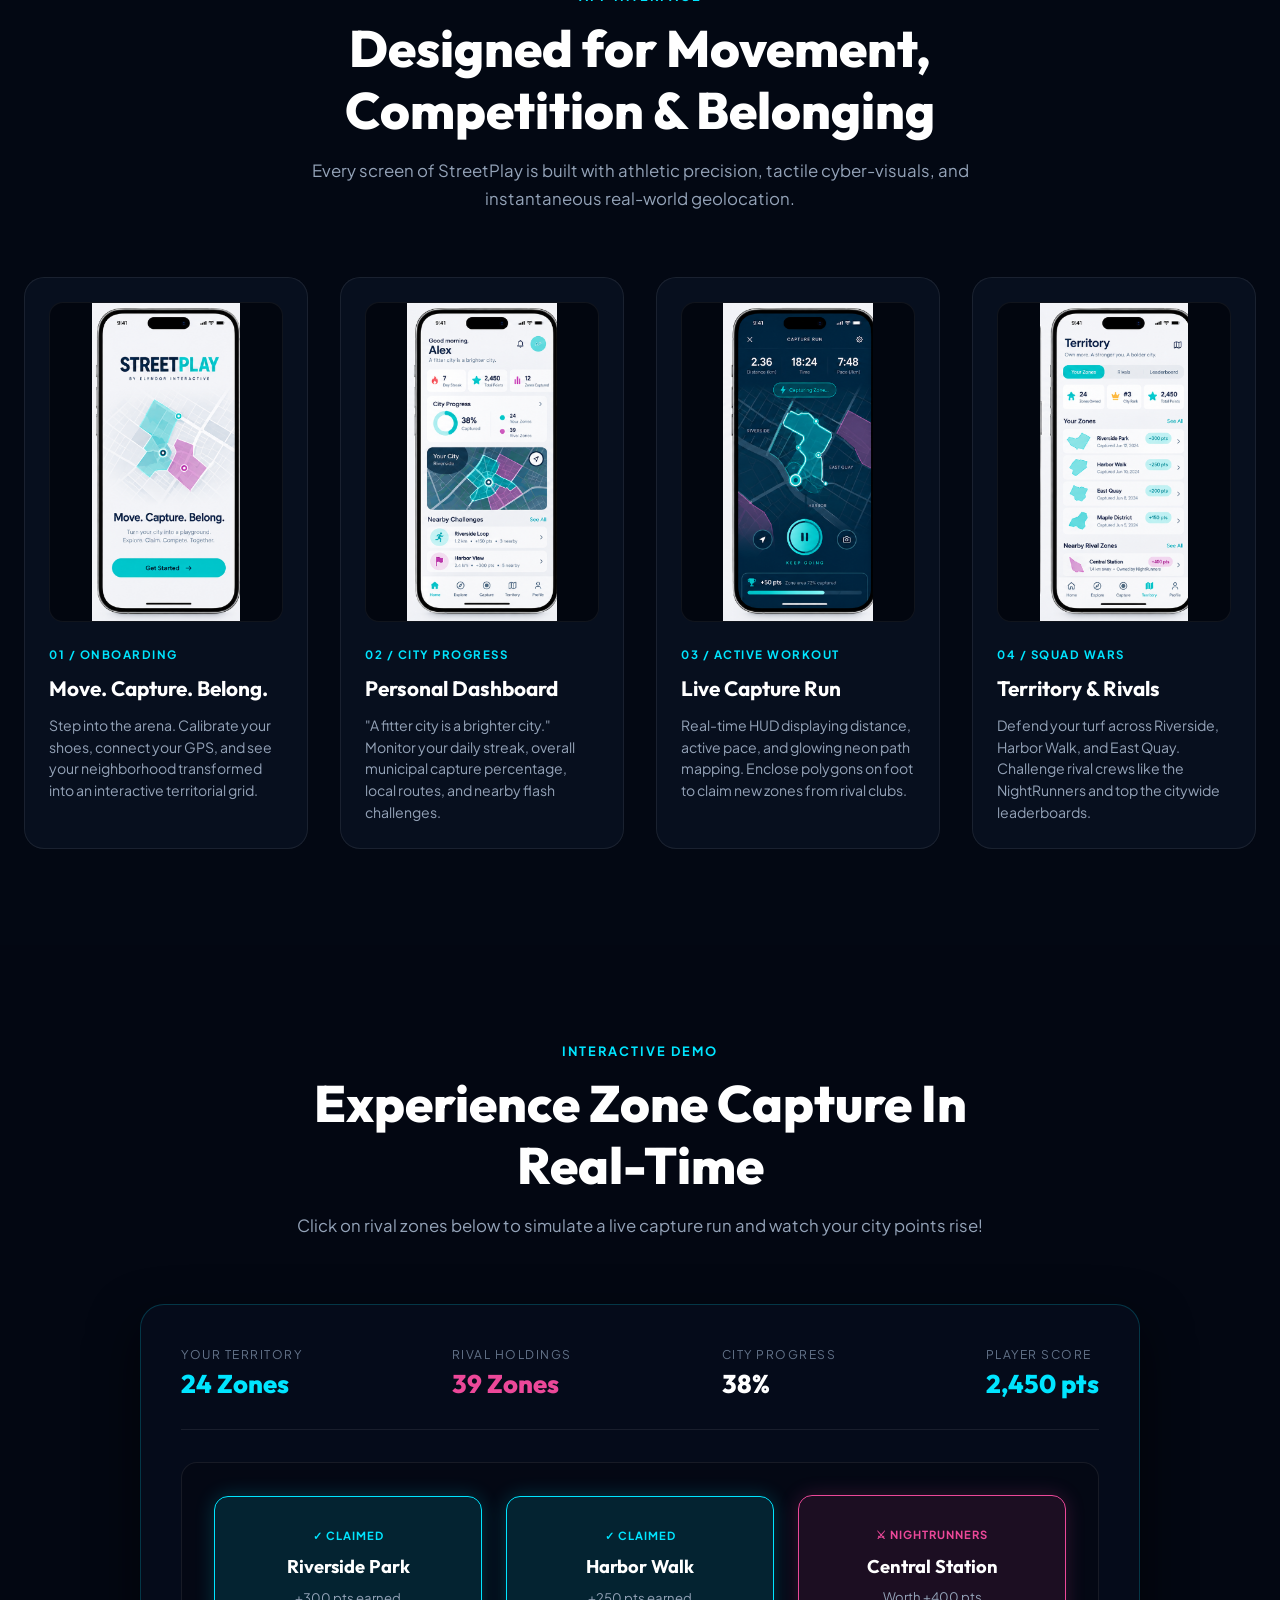
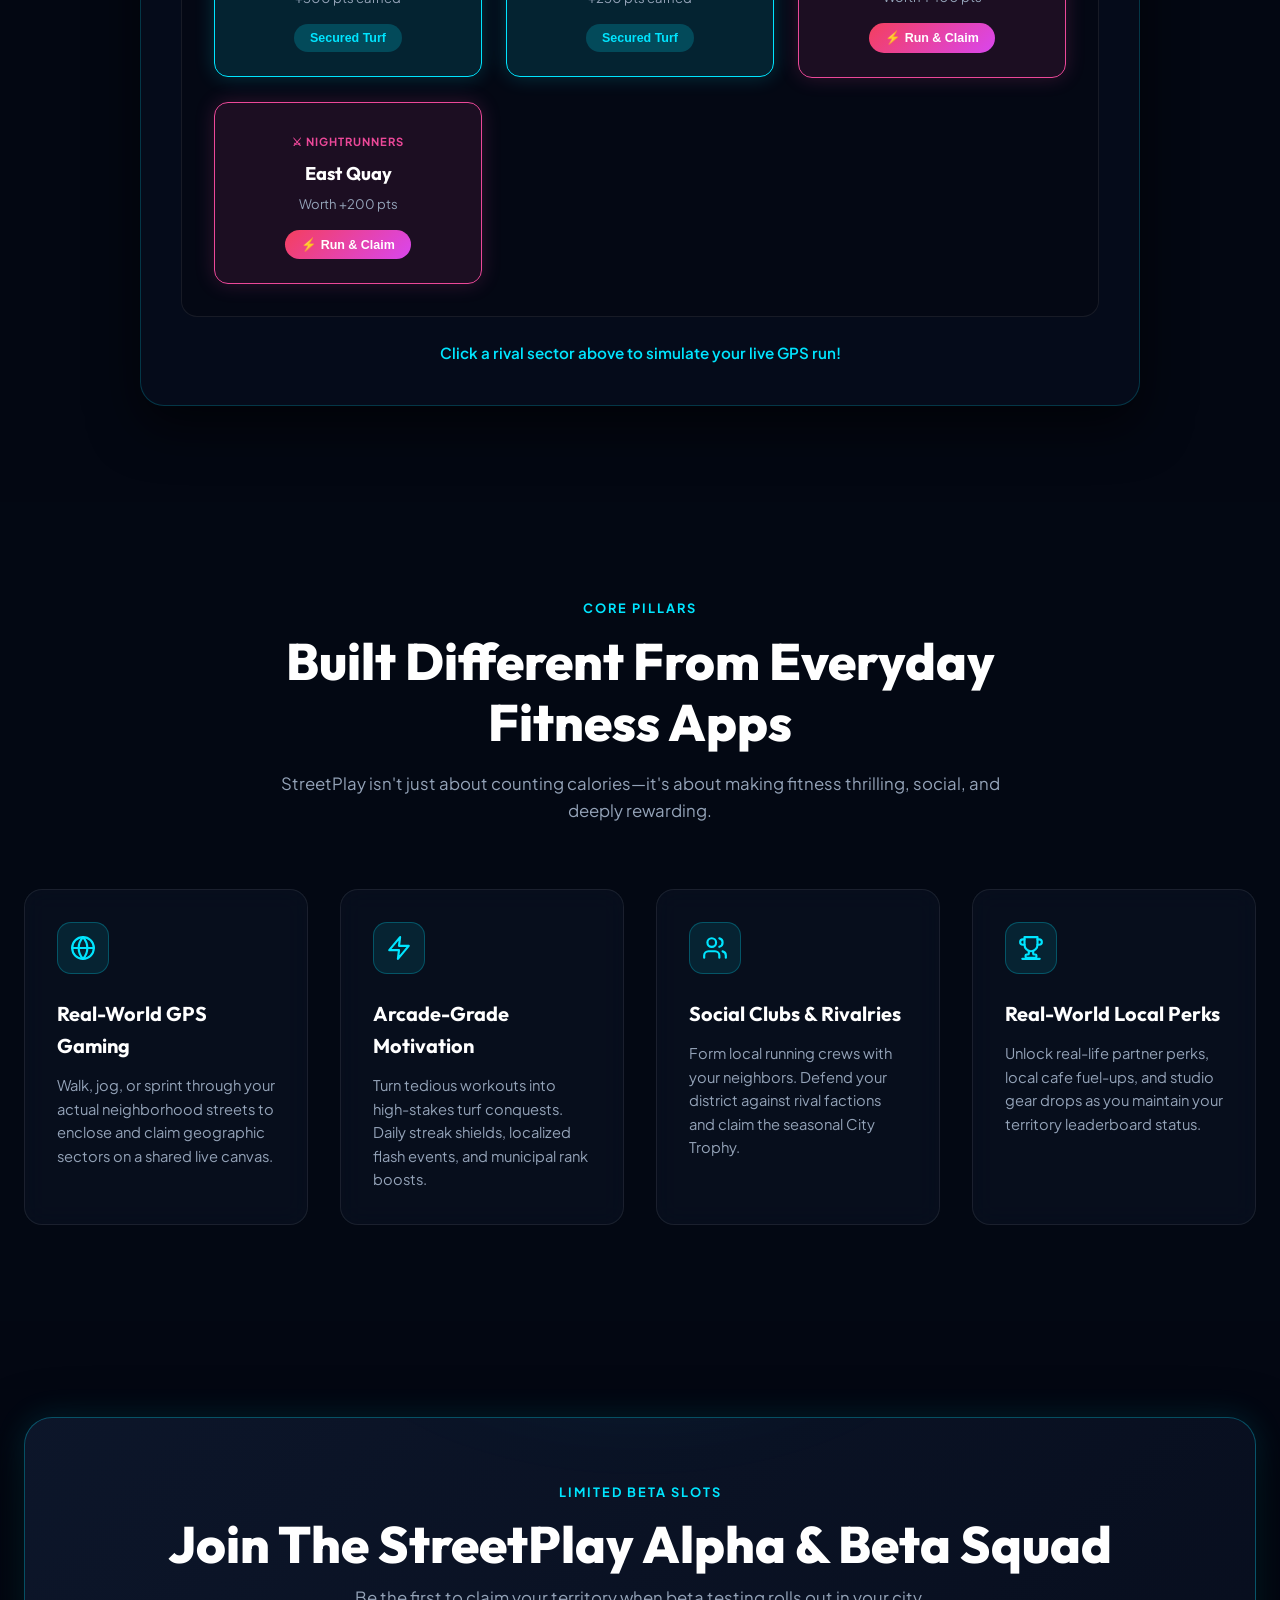
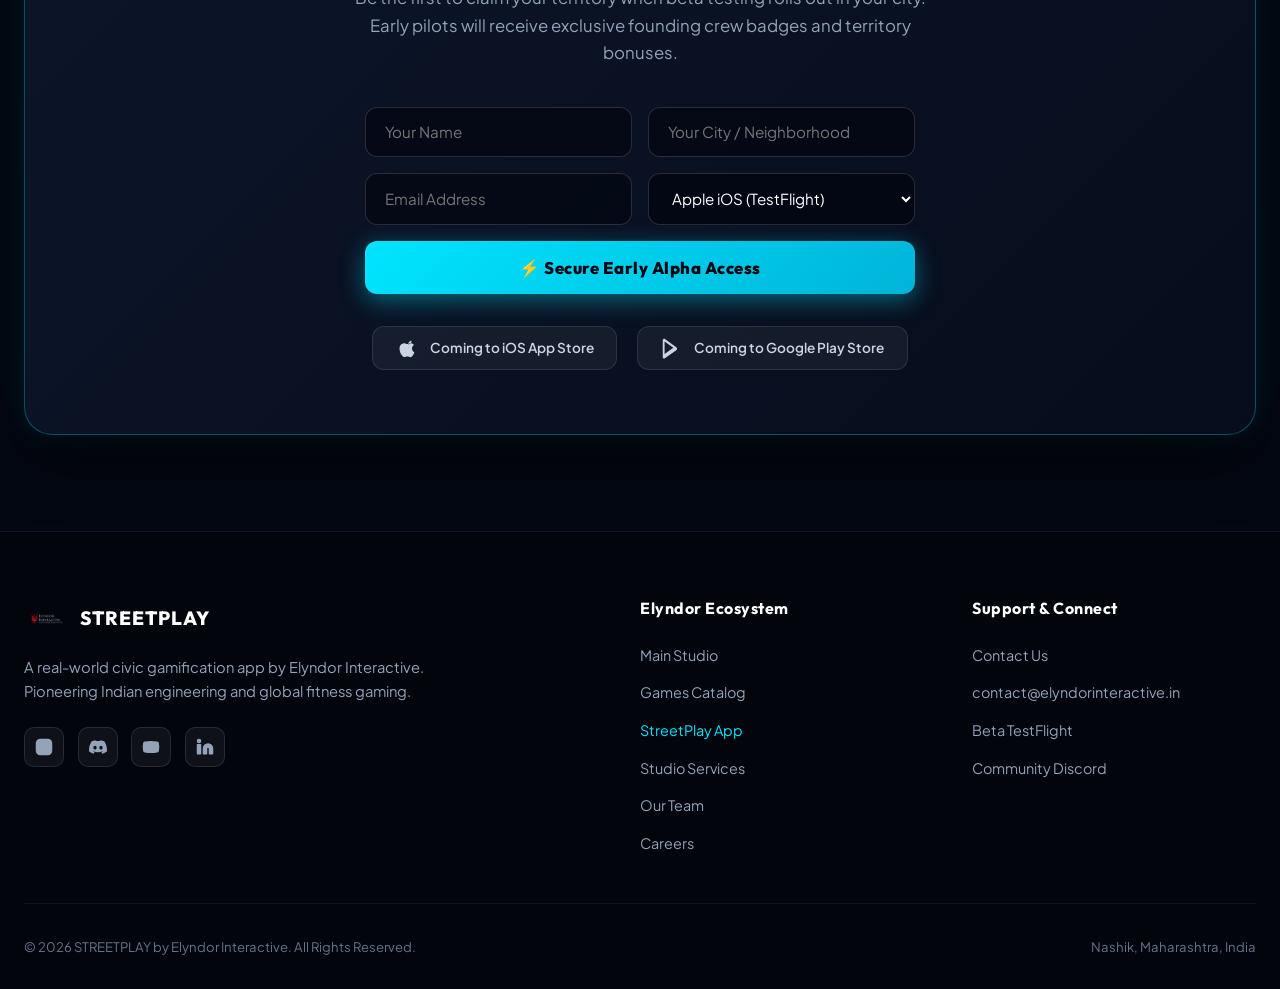
==== commit 86fba454: "Replace system emojis with custom vector SVG badges and glowing card styles" ====
--- a/apps.html
+++ b/apps.html
@@ -327,7 +327,13 @@
 
                 <div class="pillars-grid">
                     <div class="pillar-card">
-                        <div class="pillar-icon">🌐</div>
+                        <div class="pillar-icon" aria-hidden="true">
+                            <svg class="pillar-svg" viewBox="0 0 24 24" fill="none" stroke="currentColor" stroke-width="2" stroke-linecap="round" stroke-linejoin="round">
+                                <circle cx="12" cy="12" r="10"/>
+                                <path d="M12 2a14.5 14.5 0 0 0 0 20 14.5 14.5 0 0 0 0-20"/>
+                                <path d="M2 12h20"/>
+                            </svg>
+                        </div>
                         <h3 class="pillar-title">Real-World GPS Gaming</h3>
                         <p class="pillar-desc">
                             Walk, jog, or sprint through your actual neighborhood streets to enclose and claim geographic sectors on a shared live canvas.
@@ -335,7 +341,11 @@
                     </div>
 
                     <div class="pillar-card">
-                        <div class="pillar-icon">⚡</div>
+                        <div class="pillar-icon" aria-hidden="true">
+                            <svg class="pillar-svg" viewBox="0 0 24 24" fill="none" stroke="currentColor" stroke-width="2" stroke-linecap="round" stroke-linejoin="round">
+                                <polygon points="13 2 3 14 12 14 11 22 21 10 12 10 13 2"/>
+                            </svg>
+                        </div>
                         <h3 class="pillar-title">Arcade-Grade Motivation</h3>
                         <p class="pillar-desc">
                             Turn tedious workouts into high-stakes turf conquests. Daily streak shields, localized flash events, and municipal rank boosts.
@@ -343,7 +353,14 @@
                     </div>
 
                     <div class="pillar-card">
-                        <div class="pillar-icon">🤝</div>
+                        <div class="pillar-icon" aria-hidden="true">
+                            <svg class="pillar-svg" viewBox="0 0 24 24" fill="none" stroke="currentColor" stroke-width="2" stroke-linecap="round" stroke-linejoin="round">
+                                <path d="M16 21v-2a4 4 0 0 0-4-4H6a4 4 0 0 0-4 4v2"/>
+                                <circle cx="9" cy="7" r="4"/>
+                                <path d="M22 21v-2a4 4 0 0 0-3-3.87"/>
+                                <path d="M16 3.13a4 4 0 0 1 0 7.75"/>
+                            </svg>
+                        </div>
                         <h3 class="pillar-title">Social Clubs & Rivalries</h3>
                         <p class="pillar-desc">
                             Form local running crews with your neighbors. Defend your district against rival factions and claim the seasonal City Trophy.
@@ -351,7 +368,15 @@
                     </div>
 
                     <div class="pillar-card">
-                        <div class="pillar-icon">🏆</div>
+                        <div class="pillar-icon" aria-hidden="true">
+                            <svg class="pillar-svg" viewBox="0 0 24 24" fill="none" stroke="currentColor" stroke-width="2" stroke-linecap="round" stroke-linejoin="round">
+                                <path d="M6 9H4.5a2.5 2.5 0 0 1 0-5H6"/>
+                                <path d="M18 9h1.5a2.5 2.5 0 0 0 0-5H18"/>
+                                <path d="M4 22h16"/>
+                                <path d="M10 14.66V17c0 .55-.45 1-1 1H8c-.55 0-1 .45-1 1v1c0 .55.45 1 1 1h8c.55 0 1-.45 1-1v-1c0-.55-.45-1-1-1h-1c-.55 0-1-.45-1-1v-2.34"/>
+                                <path d="M18 2H6v7a6 6 0 0 0 12 0V2Z"/>
+                            </svg>
+                        </div>
                         <h3 class="pillar-title">Real-World Local Perks</h3>
                         <p class="pillar-desc">
                             Unlock real-life partner perks, local cafe fuel-ups, and studio gear drops as you maintain your territory leaderboard status.
--- a/apps.css
+++ b/apps.css
@@ -832,8 +832,27 @@
     display: flex;
     align-items: center;
     justify-content: center;
-    font-size: 1.5rem;
     margin-bottom: 1.5rem;
+    transition: all 0.3s ease;
+}
+
+.pillar-card:hover .pillar-icon {
+    background: rgba(0, 229, 255, 0.18);
+    border-color: var(--sp-cyan);
+    box-shadow: 0 0 20px rgba(0, 229, 255, 0.3);
+}
+
+.pillar-svg {
+    width: 26px;
+    height: 26px;
+    stroke: var(--sp-cyan);
+    transition: transform 0.3s ease, stroke 0.3s ease, filter 0.3s ease;
+}
+
+.pillar-card:hover .pillar-svg {
+    transform: scale(1.1);
+    stroke: #fff;
+    filter: drop-shadow(0 0 8px var(--sp-cyan));
 }
 
 .pillar-title {
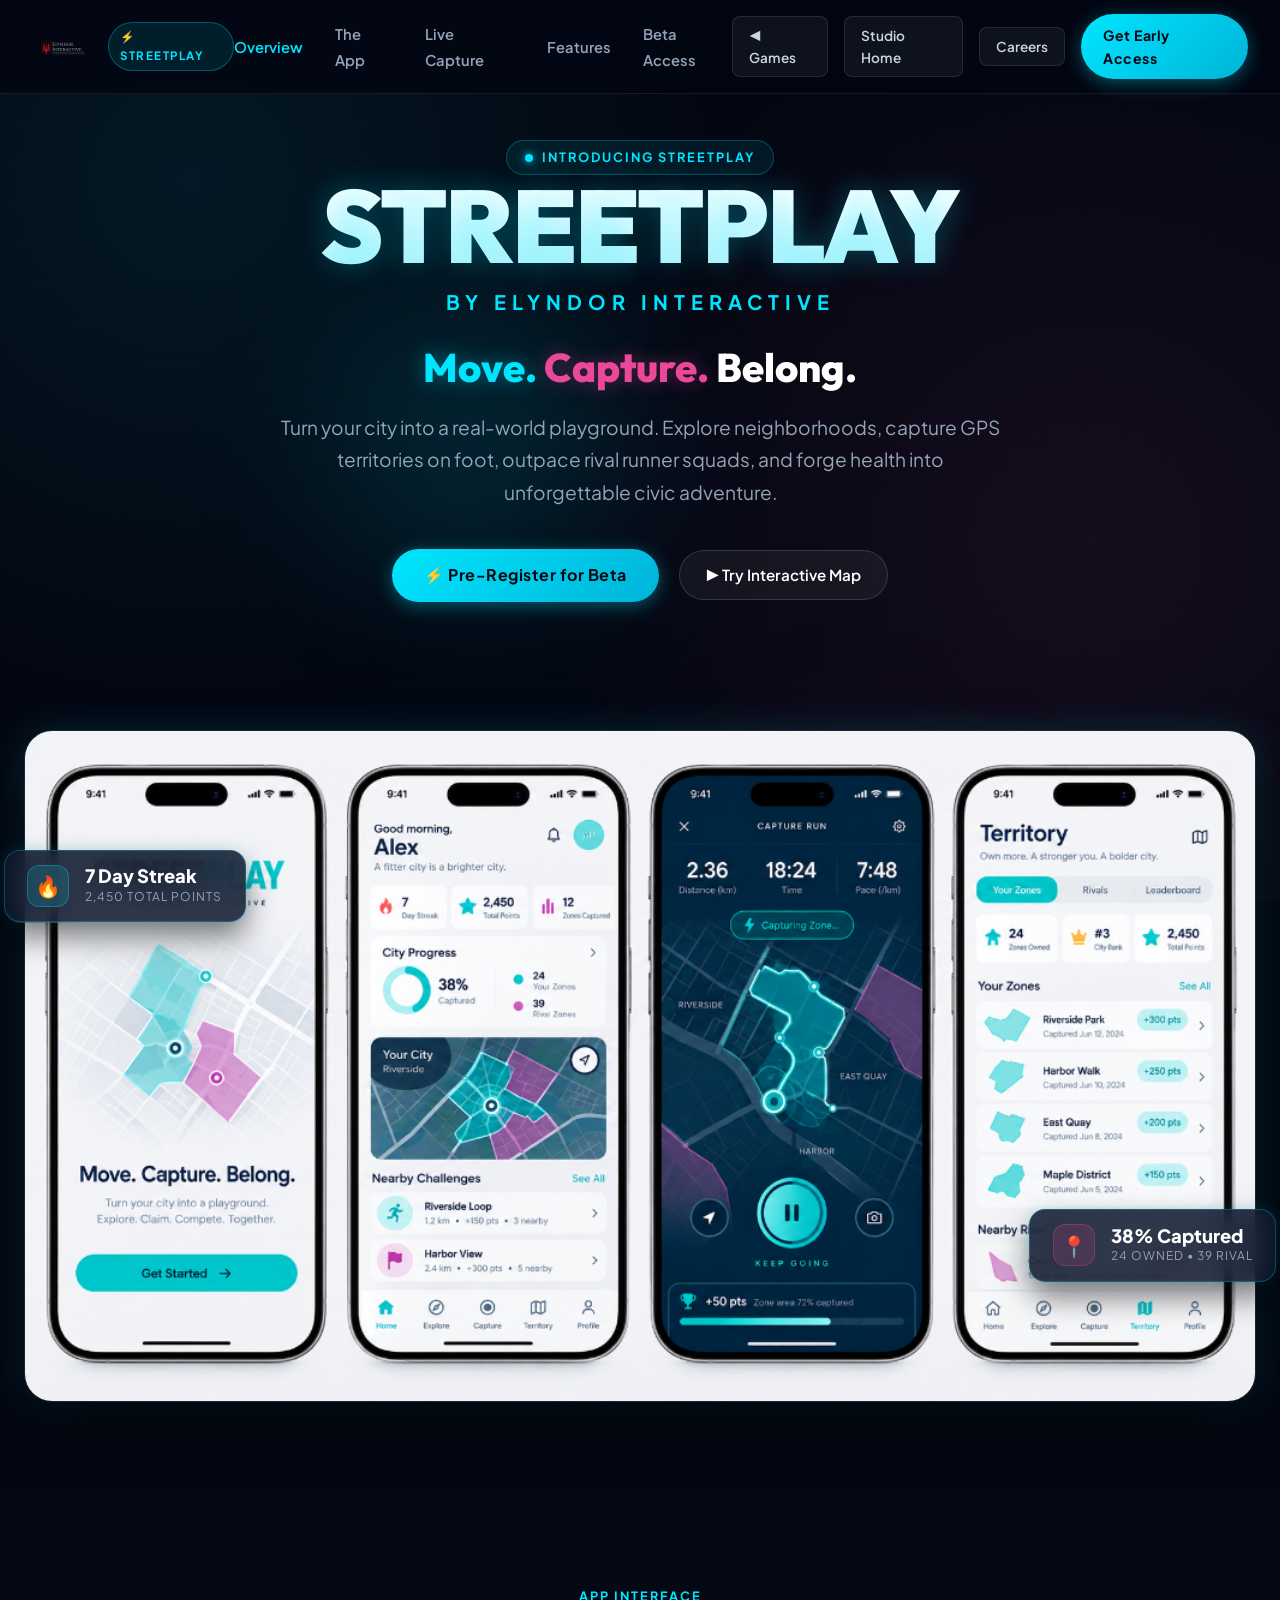
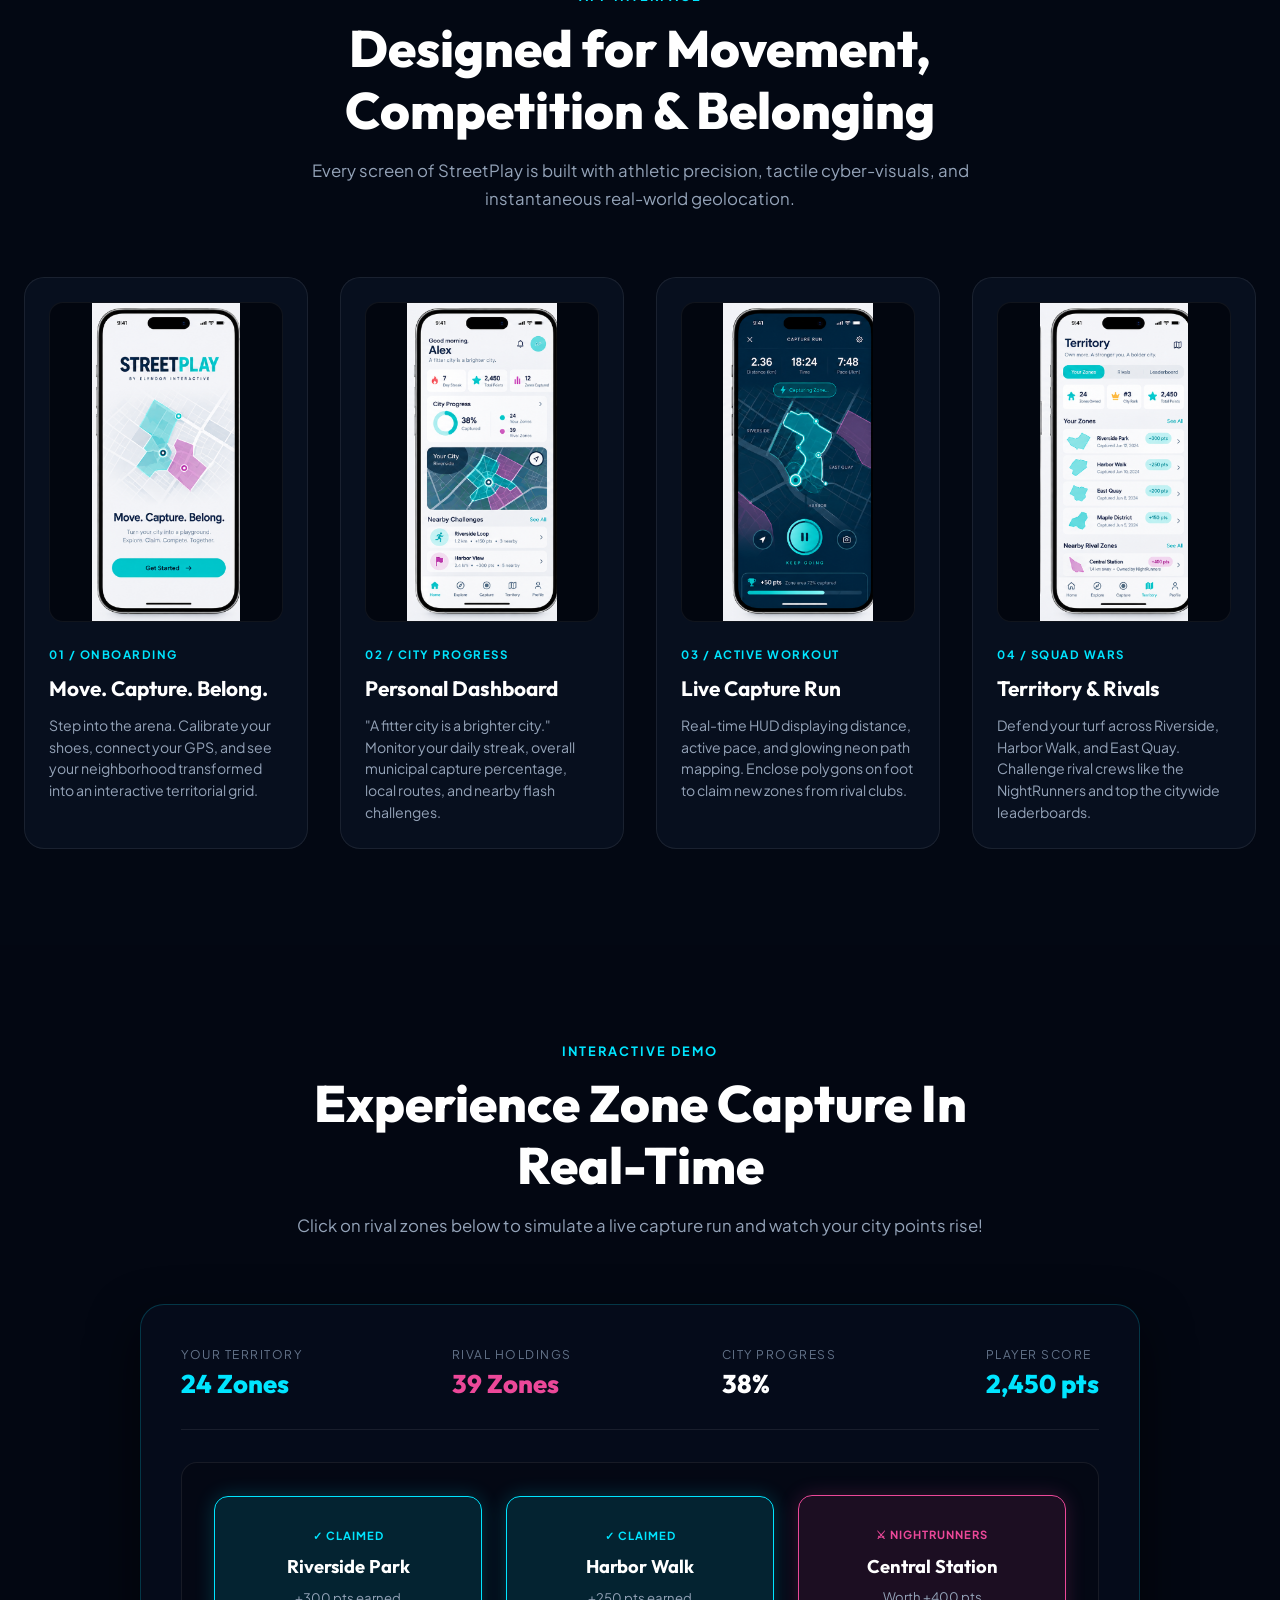
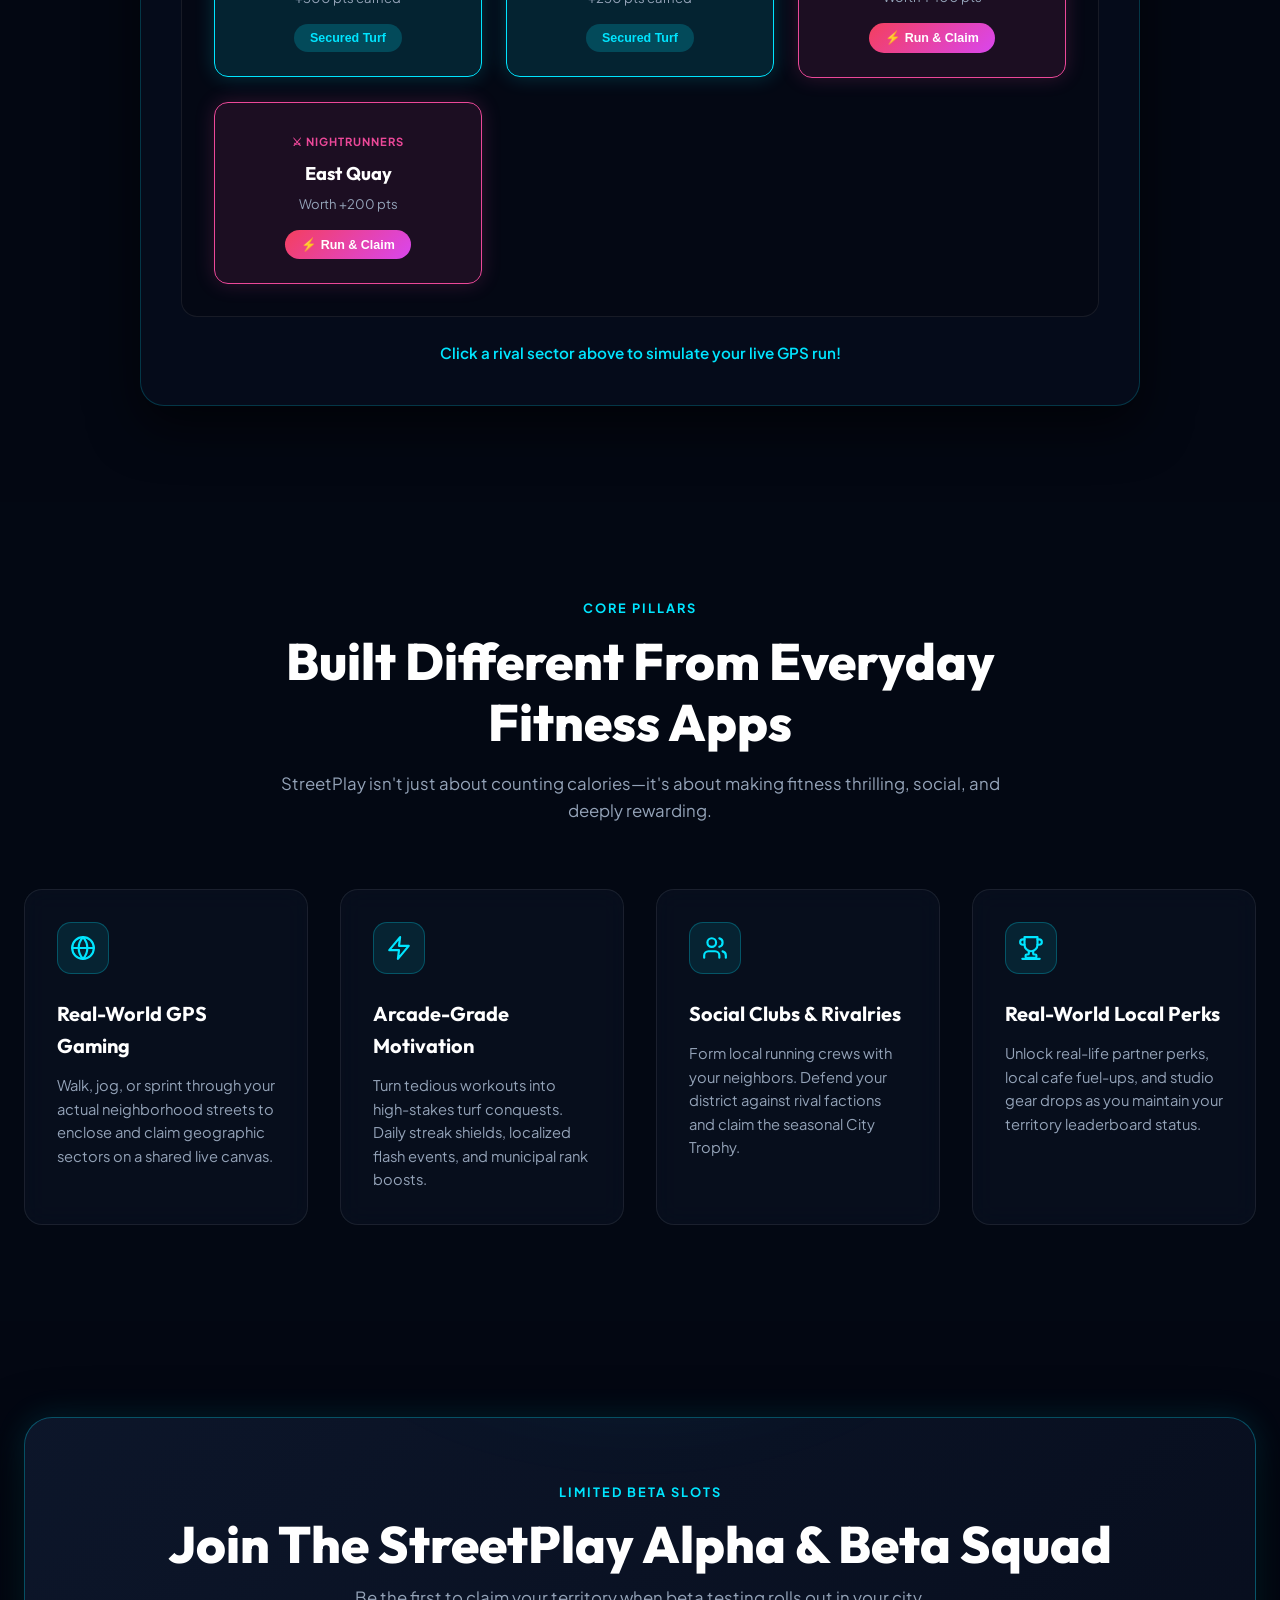
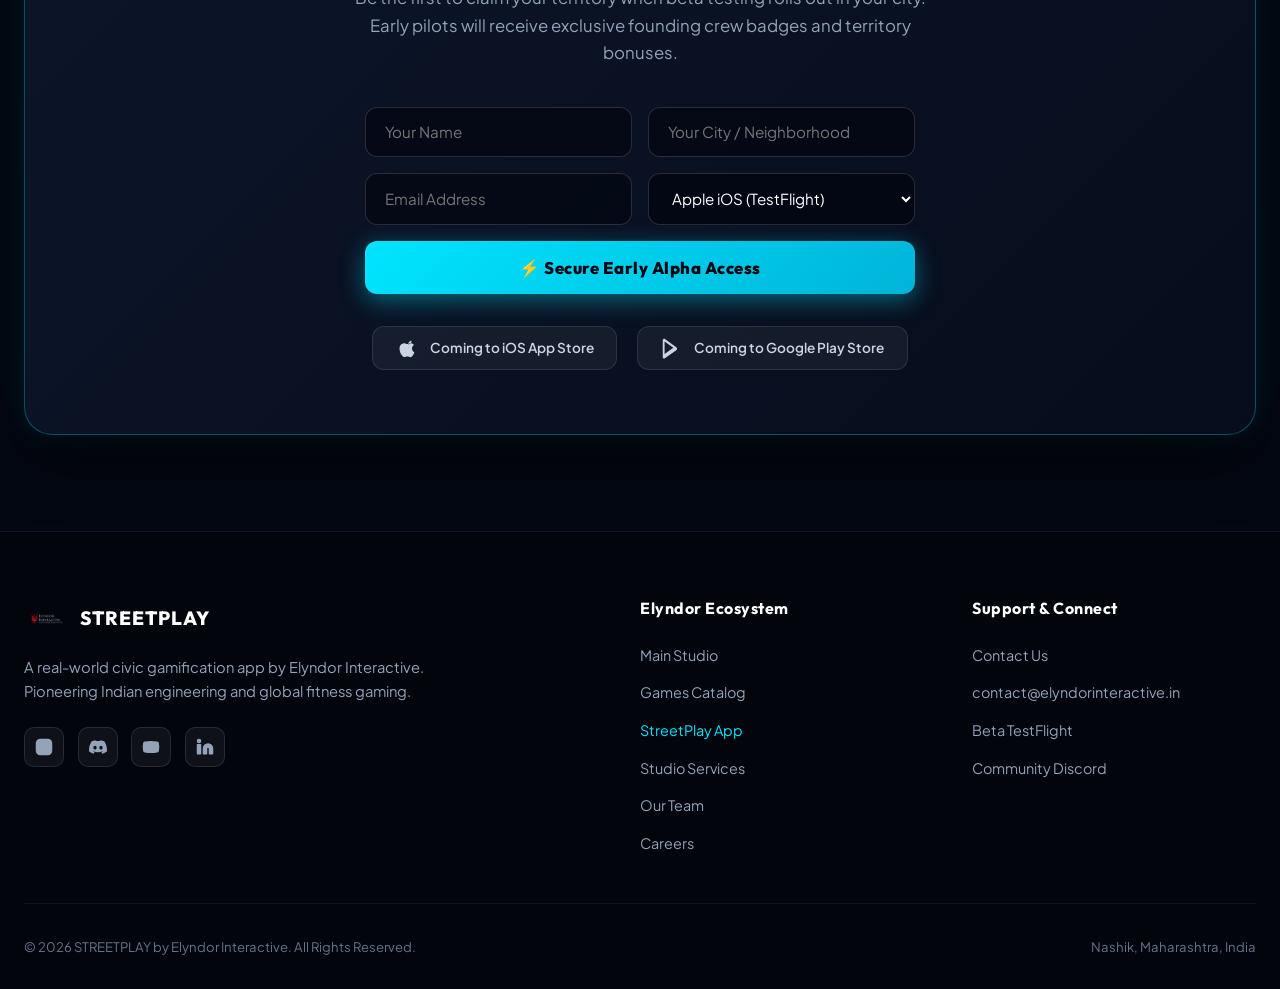
==== commit 04584b99: "Increase logo size across headers and link STREETPLAY logo to home page" ====
--- a/apps.html
+++ b/apps.html
@@ -42,7 +42,7 @@
     <!-- App-Specific Header Navigation -->
     <header class="apps-header">
         <nav class="apps-nav-container">
-            <a href="apps.html" class="apps-brand">
+            <a href="index.html" class="apps-brand" aria-label="Elyndor Interactive - Go to Home">
                 <img src="assets/logo.png" alt="Elyndor Interactive" class="apps-brand-logo">
                 <span class="apps-brand-badge">⚡ STREETPLAY</span>
             </a>
@@ -76,7 +76,7 @@
     <!-- Dedicated Full-Screen Mobile Drawer (Outside header to avoid backdrop-filter traps) -->
     <div class="apps-mobile-drawer" id="appsMobileDrawer">
         <div class="drawer-header">
-            <a href="apps.html" class="apps-brand">
+            <a href="index.html" class="apps-brand" aria-label="Elyndor Interactive - Go to Home">
                 <img src="assets/logo.png" alt="Elyndor Interactive" class="apps-brand-logo">
                 <span class="apps-brand-badge">⚡ STREETPLAY</span>
             </a>
--- a/apps.css
+++ b/apps.css
@@ -98,8 +98,14 @@
 }
 
 .apps-brand-logo {
-    height: 48px;
+    height: 60px;
     width: auto;
+    display: block;
+    transition: transform 0.25s ease;
+}
+
+.apps-brand:hover .apps-brand-logo {
+    transform: scale(1.04);
 }
 
 .apps-brand-badge {
@@ -1144,12 +1150,12 @@
 
     /* Header & Mobile Drawer */
     .apps-header {
-        padding: 0.6rem 1.25rem;
-        height: 64px;
+        padding: 0.5rem 1.25rem;
+        height: 68px;
     }
     
     .apps-brand-logo {
-        height: 38px;
+        height: 46px;
     }
 
     .apps-brand-badge {
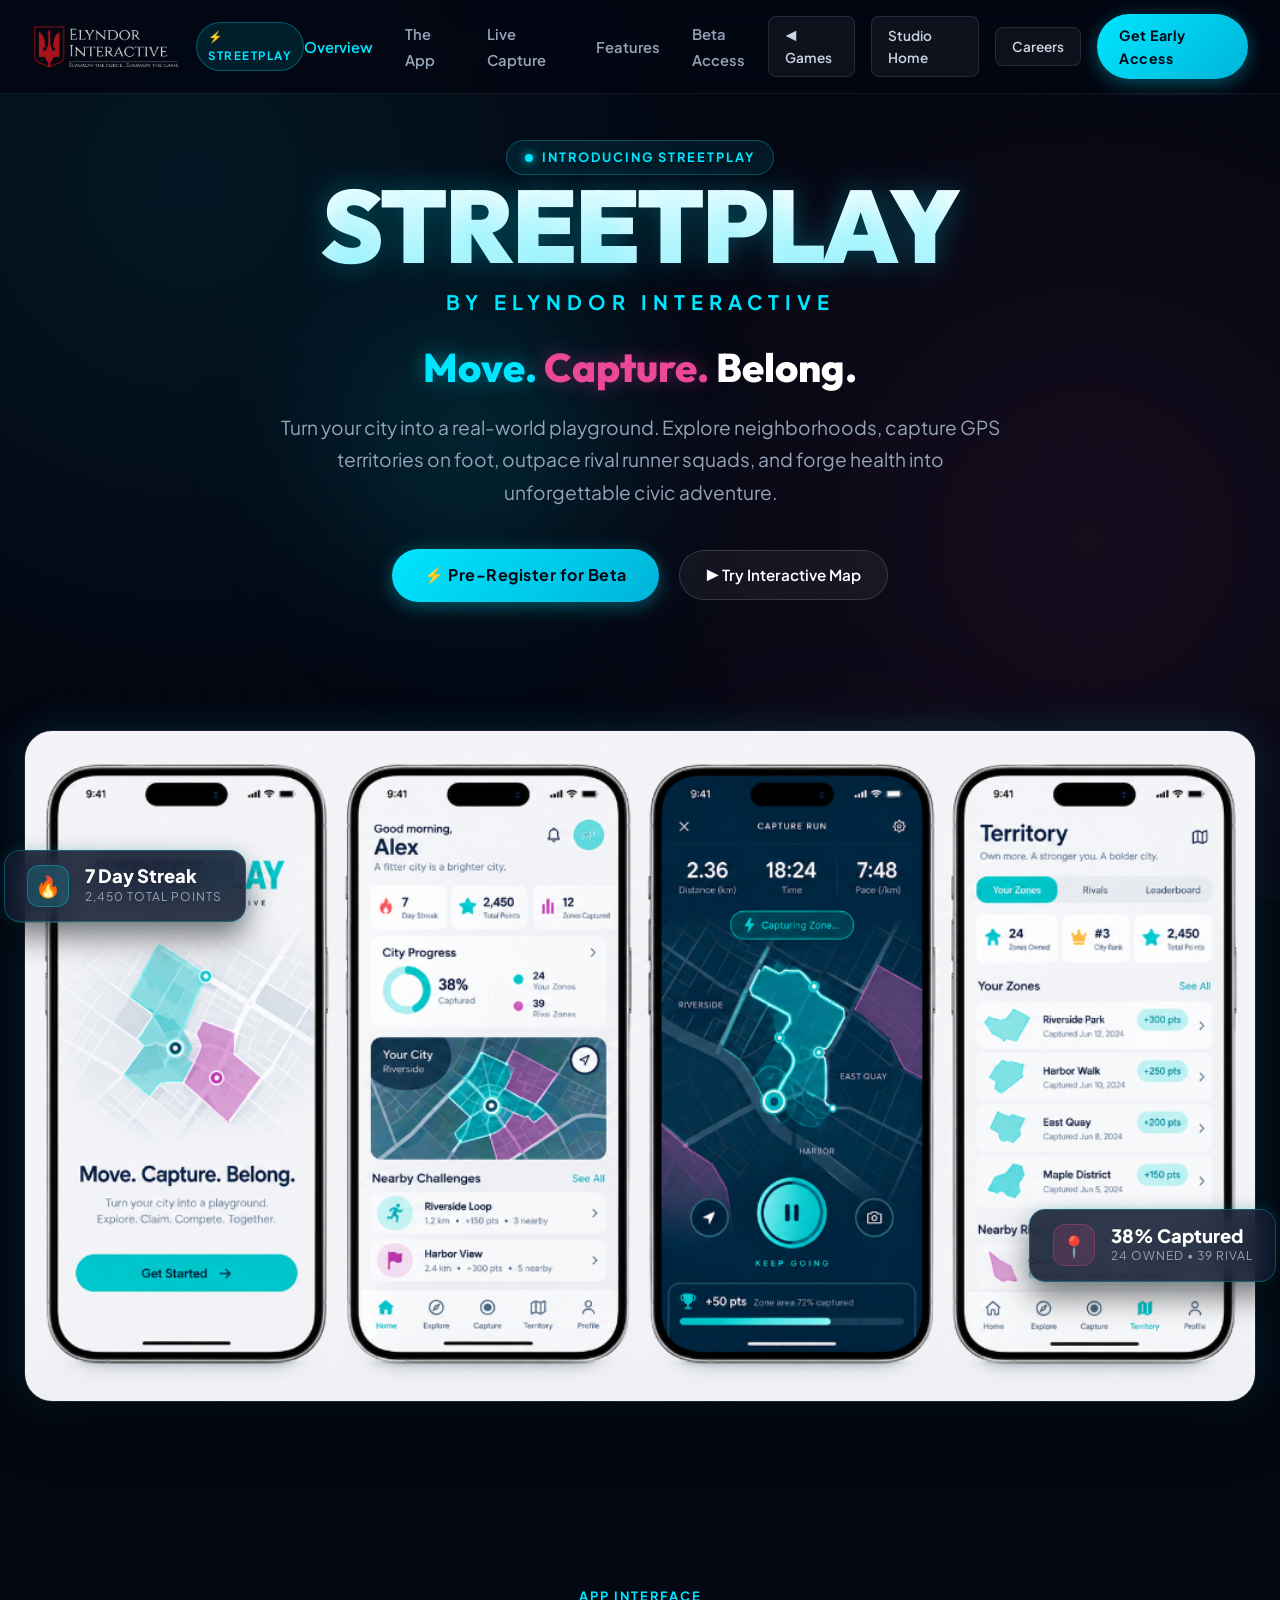
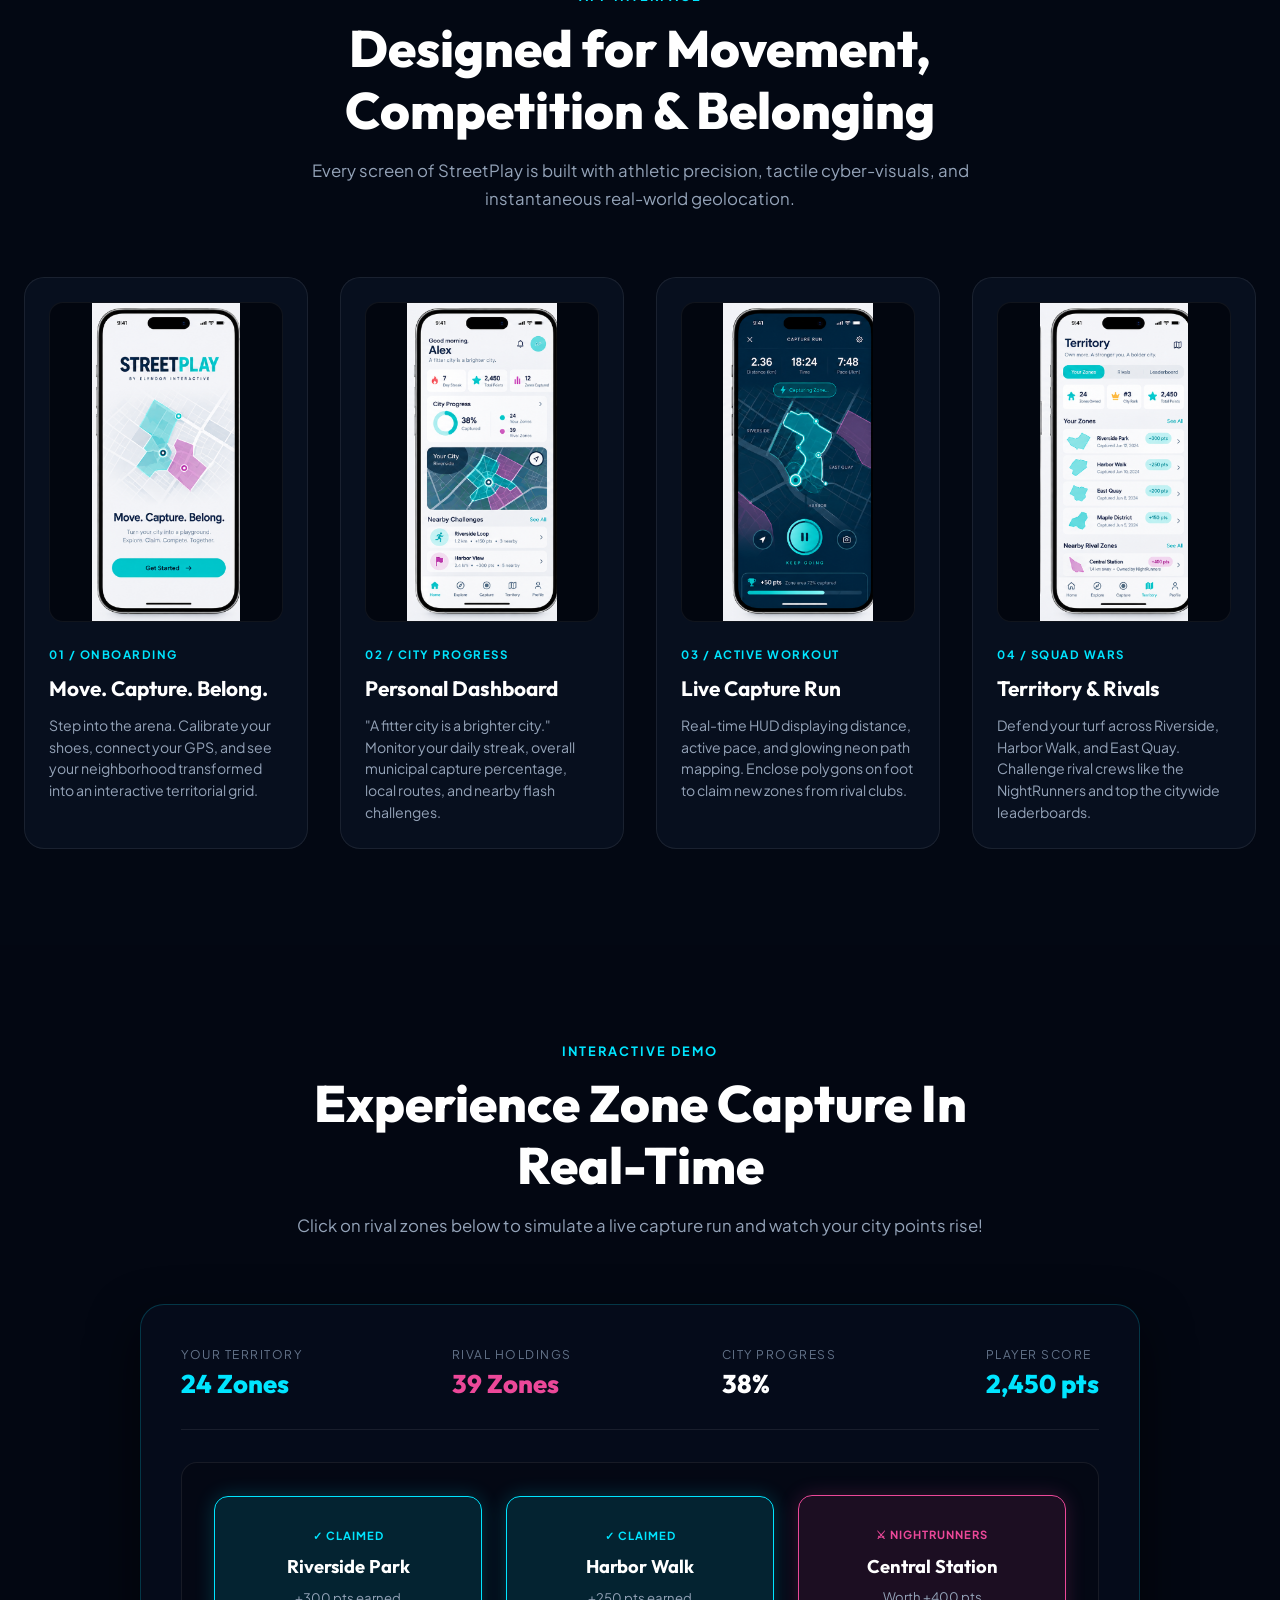
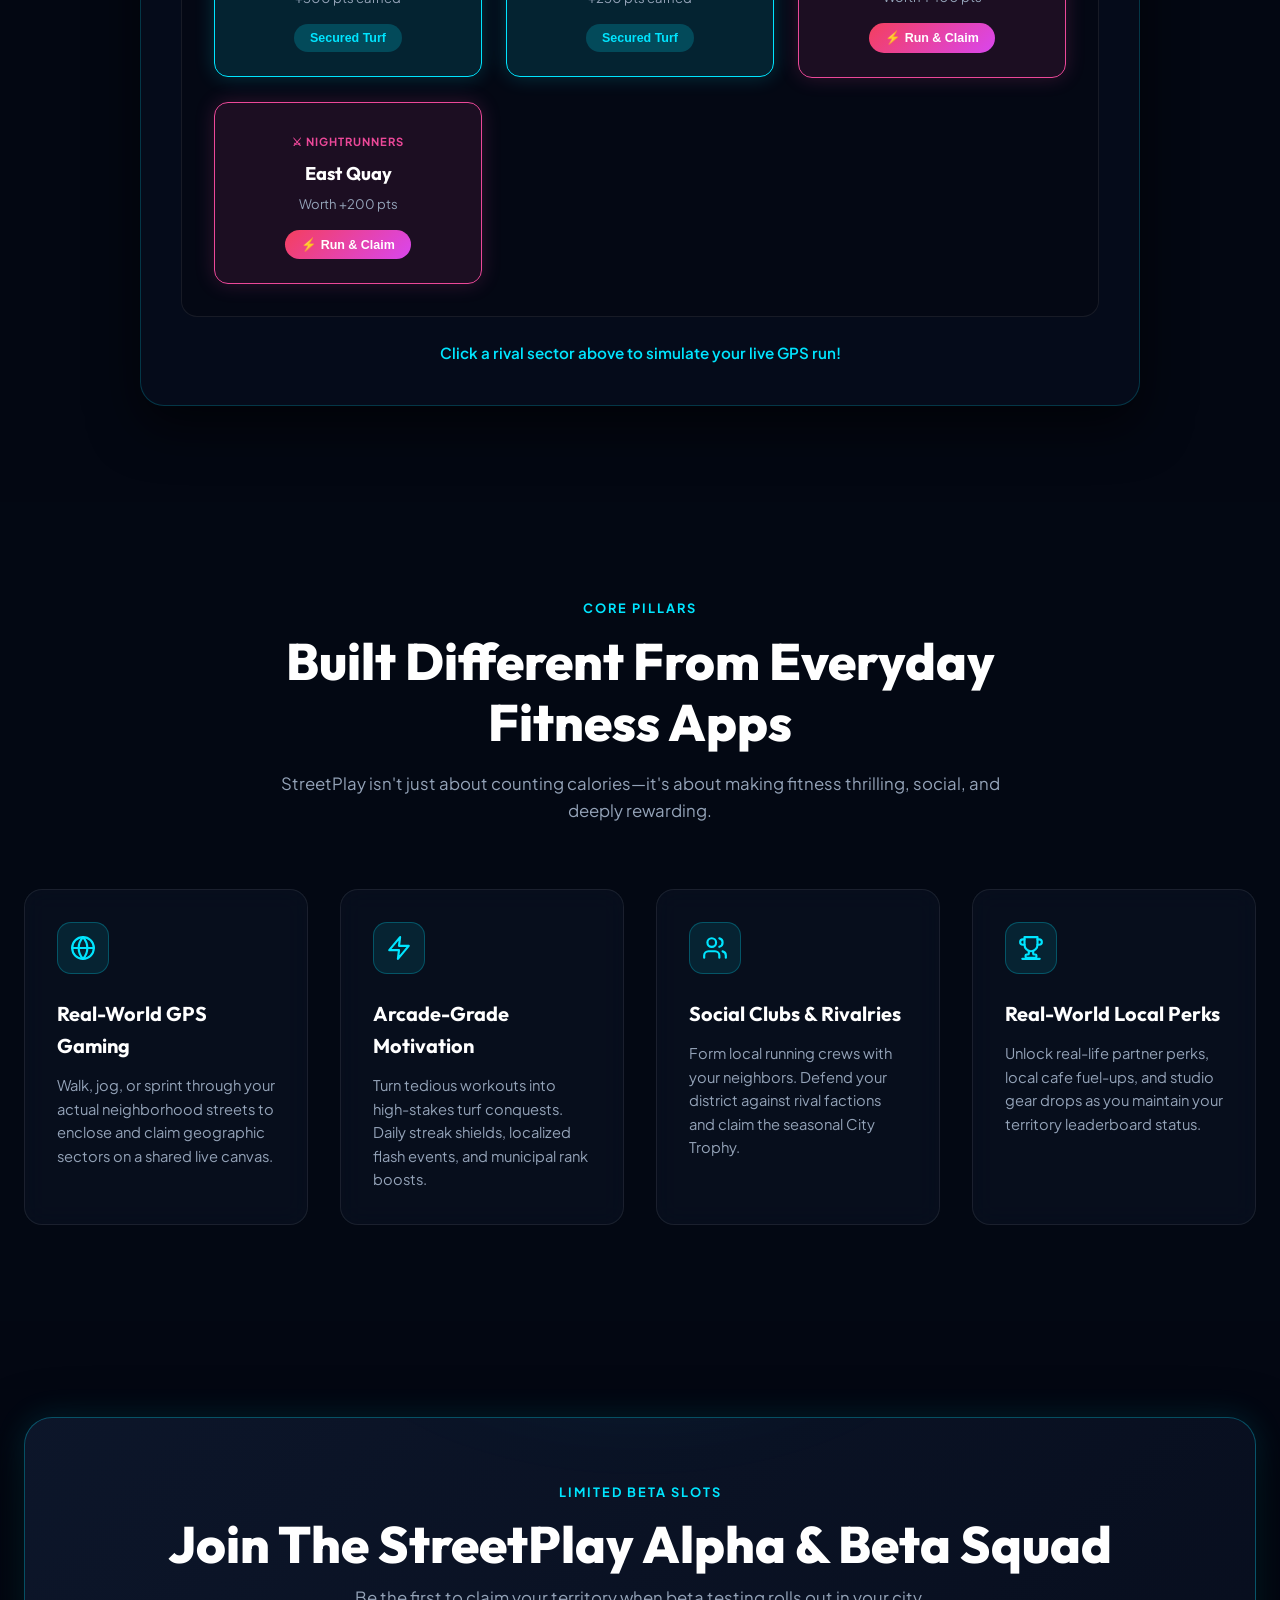
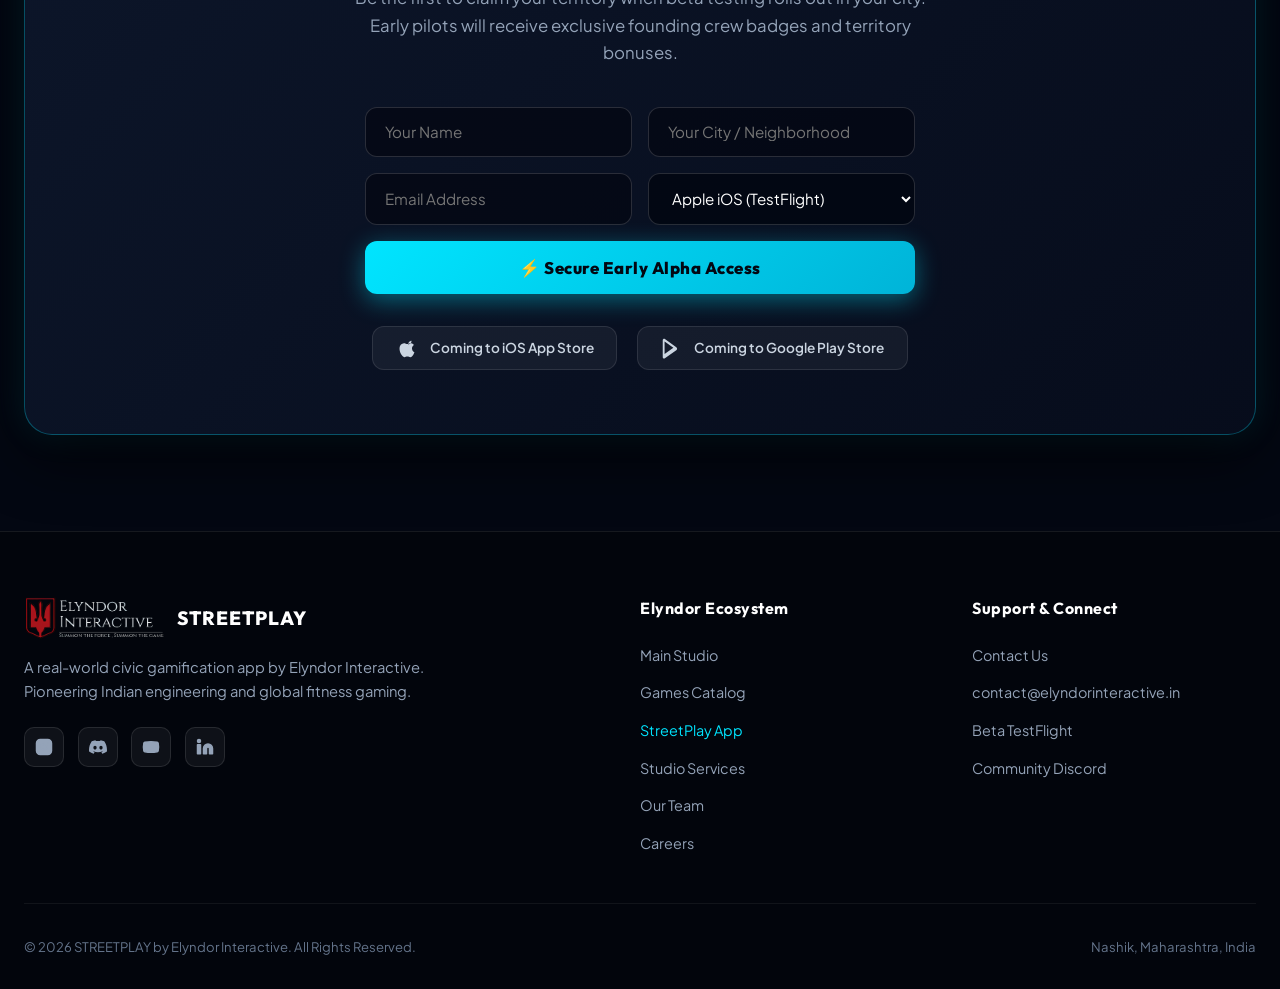
==== commit be5aa404: "Connect STREETPLAY waitlist form to Web3Forms dispatch with personalized confirmation card" ====
--- a/apps.html
+++ b/apps.html
@@ -397,13 +397,19 @@
                     </p>
 
                     <form class="beta-form" id="betaForm" onsubmit="handleBetaSubmit(event)">
+                        <!-- Web3Forms API Configuration -->
+                        <input type="hidden" name="access_key" value="69df43d1-80ed-4c32-ba03-c73f53edf0ee">
+                        <input type="hidden" name="subject" id="betaSubject" value="[STREETPLAY] New Priority Alpha/Beta Waitlist Registration">
+                        <input type="hidden" name="from_name" value="STREETPLAY | Elyndor Interactive">
+                        <input type="hidden" name="form_source" value="STREETPLAY Beta Waitlist">
+
                         <div class="form-row">
-                            <input type="text" class="sp-input" placeholder="Your Name" required id="betaName">
-                            <input type="text" class="sp-input" placeholder="Your City / Neighborhood" required id="betaCity">
+                            <input type="text" class="sp-input" name="name" placeholder="Your Name" required id="betaName">
+                            <input type="text" class="sp-input" name="city" placeholder="Your City / Neighborhood" required id="betaCity">
                         </div>
                         <div class="form-row">
-                            <input type="email" class="sp-input" placeholder="Email Address" required id="betaEmail">
-                            <select class="sp-select" id="betaPlatform">
+                            <input type="email" class="sp-input" name="email" placeholder="Email Address" required id="betaEmail">
+                            <select class="sp-select" name="platform" id="betaPlatform">
                                 <option value="ios">Apple iOS (TestFlight)</option>
                                 <option value="android">Android (Google Play Beta)</option>
                                 <option value="both">Both Platforms</option>
@@ -412,10 +418,21 @@
                         <button type="submit" class="btn-submit-beta">⚡ Secure Early Alpha Access</button>
                     </form>
 
-                    <div id="betaSuccessMsg" style="display: none; margin-top: 2rem; padding: 1.5rem; background: rgba(0, 229, 255, 0.1); border: 1px solid var(--sp-cyan); border-radius: 12px; color: #fff;">
-                        <h3 style="color: var(--sp-cyan); margin-bottom: 0.5rem;">🎉 You're on the priority waitlist!</h3>
-                        <p style="color: var(--sp-text-muted); font-size: 0.92rem;">
-                            We've reserved your founding crew slot. We'll send your TestFlight / Google Play invitation as soon as alpha waves deploy in your city.
+                    <div id="betaSuccessMsg" style="display: none; margin-top: 2rem; padding: 2rem; background: linear-gradient(135deg, rgba(0, 229, 255, 0.12) 0%, rgba(13, 25, 48, 0.8) 100%); border: 1px solid var(--sp-cyan); border-radius: 16px; color: #fff; text-align: center; box-shadow: 0 10px 30px rgba(0, 229, 255, 0.15);">
+                        <div style="font-size: 2.5rem; margin-bottom: 0.5rem;">🎉</div>
+                        <h3 style="font-family: var(--font-sp-heading); color: var(--sp-cyan); font-size: 1.4rem; margin-bottom: 0.5rem;">
+                            Welcome to the Founding Crew, <span id="confirmedName">Runner</span>!
+                        </h3>
+                        <p style="color: #eee; font-size: 0.98rem; max-width: 540px; margin: 0 auto 1.2rem; line-height: 1.6;">
+                            Your priority waitlist reservation has been secured for <strong id="confirmedCity" style="color: var(--sp-cyan);">your city</strong>.
+                        </p>
+                        <div style="background: rgba(0, 0, 0, 0.4); border: 1px dashed rgba(0, 229, 255, 0.35); border-radius: 12px; padding: 1.2rem 1.4rem; max-width: 500px; margin: 0 auto 1.5rem; font-size: 0.9rem; color: #ccc;">
+                            ✉️ A priority confirmation from <strong>STREETPLAY / Elyndor Interactive</strong> (<span style="color: var(--sp-cyan);">contact@elyndorinteractive.in</span>) is on its way to:
+                            <div style="margin-top: 0.4rem; font-size: 1.05rem; font-weight: 700; color: #fff;" id="confirmedEmail">your email</div>
+                            <div style="margin-top: 0.35rem; font-size: 0.78rem; color: #888;">(Please check your promotions or inbox folder and mark as important)</div>
+                        </div>
+                        <p style="color: var(--sp-text-muted); font-size: 0.85rem; margin: 0;">
+                            We will send your TestFlight (iOS) / Google Play (Android) build token and founding runner badges directly to this address.
                         </p>
                     </div>
 
@@ -529,12 +546,56 @@
             feedback.textContent = '🔥 Boom! You captured ' + zoneName + ' (+' + pts + ' pts)! City progress is now ' + capturedPercent + '%.';
         }
 
-        function handleBetaSubmit(e) {
+        async function handleBetaSubmit(e) {
             e.preventDefault();
             const form = document.getElementById('betaForm');
+            const submitBtn = form.querySelector('.btn-submit-beta');
             const success = document.getElementById('betaSuccessMsg');
-            form.style.display = 'none';
-            success.style.display = 'block';
+
+            const name = document.getElementById('betaName').value.trim();
+            const city = document.getElementById('betaCity').value.trim();
+            const email = document.getElementById('betaEmail').value.trim();
+            const platformSelect = document.getElementById('betaPlatform');
+            const platformText = platformSelect.options[platformSelect.selectedIndex].text;
+
+            // Set custom subject
+            document.getElementById('betaSubject').value = 
+                '[STREETPLAY] Priority Alpha/Beta Waitlist: ' + name + ' (' + city + ') - ' + platformText;
+
+            const originalBtnText = submitBtn.innerHTML;
+            submitBtn.innerHTML = '⚡ Securing Priority Access...';
+            submitBtn.disabled = true;
+
+            const formData = new FormData(form);
+
+            try {
+                const res = await fetch('https://api.web3forms.com/submit', {
+                    method: 'POST',
+                    body: formData
+                });
+                const json = await res.json();
+
+                if (json.success) {
+                    form.style.display = 'none';
+                    document.getElementById('confirmedName').textContent = name;
+                    document.getElementById('confirmedCity').textContent = city;
+                    document.getElementById('confirmedEmail').textContent = email;
+                    success.style.display = 'block';
+                    success.scrollIntoView({ behavior: 'smooth', block: 'center' });
+                } else {
+                    submitBtn.innerHTML = originalBtnText;
+                    submitBtn.disabled = false;
+                    alert('Could not submit waitlist reservation. Please contact us directly at contact@elyndorinteractive.in');
+                }
+            } catch (err) {
+                // Fallback for offline / network quirks so runner experience is never blocked
+                form.style.display = 'none';
+                document.getElementById('confirmedName').textContent = name;
+                document.getElementById('confirmedCity').textContent = city;
+                document.getElementById('confirmedEmail').textContent = email;
+                success.style.display = 'block';
+                success.scrollIntoView({ behavior: 'smooth', block: 'center' });
+            }
         }
 
         // Mobile Navigation Drawer Handling
--- a/apps.css
+++ b/apps.css
@@ -98,7 +98,7 @@
 }
 
 .apps-brand-logo {
-    height: 60px;
+    height: 46px;
     width: auto;
     display: block;
     transition: transform 0.25s ease;
@@ -1155,7 +1155,7 @@
     }
     
     .apps-brand-logo {
-        height: 46px;
+        height: 38px;
     }
 
     .apps-brand-badge {
